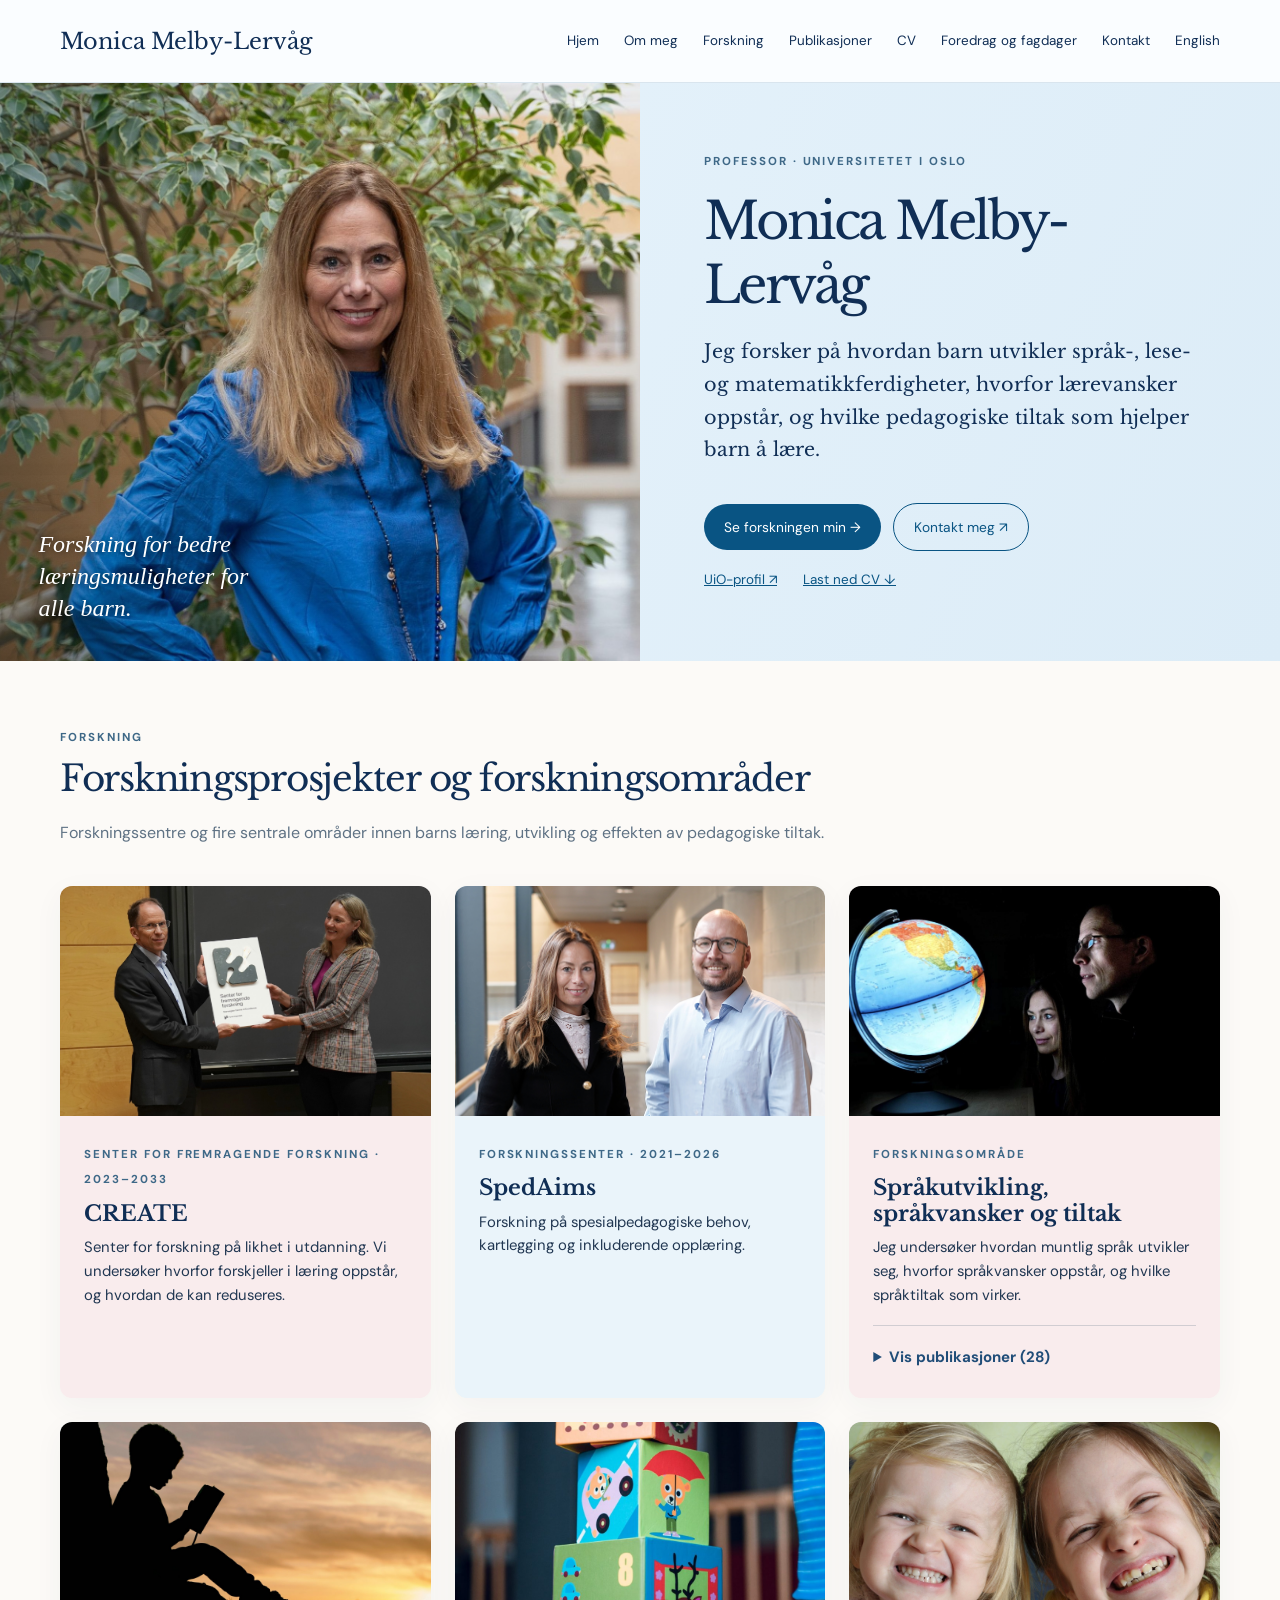
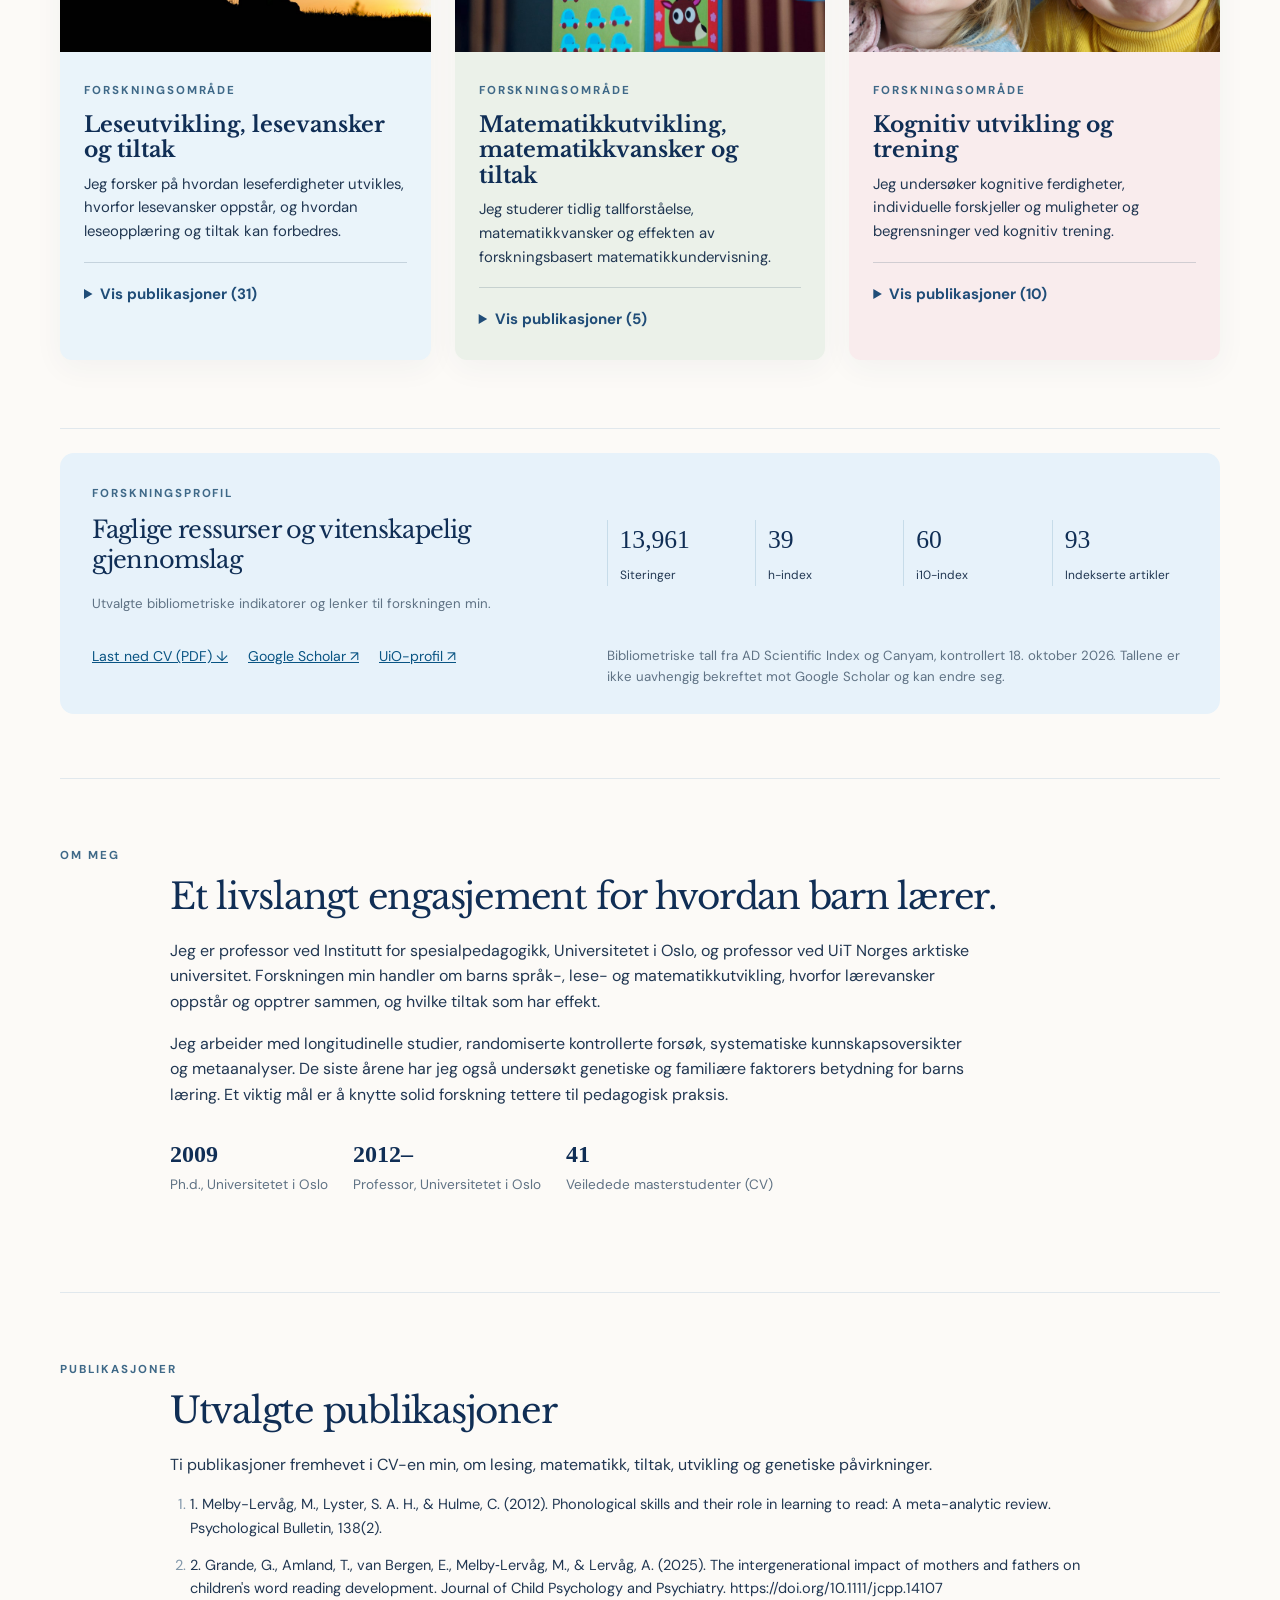
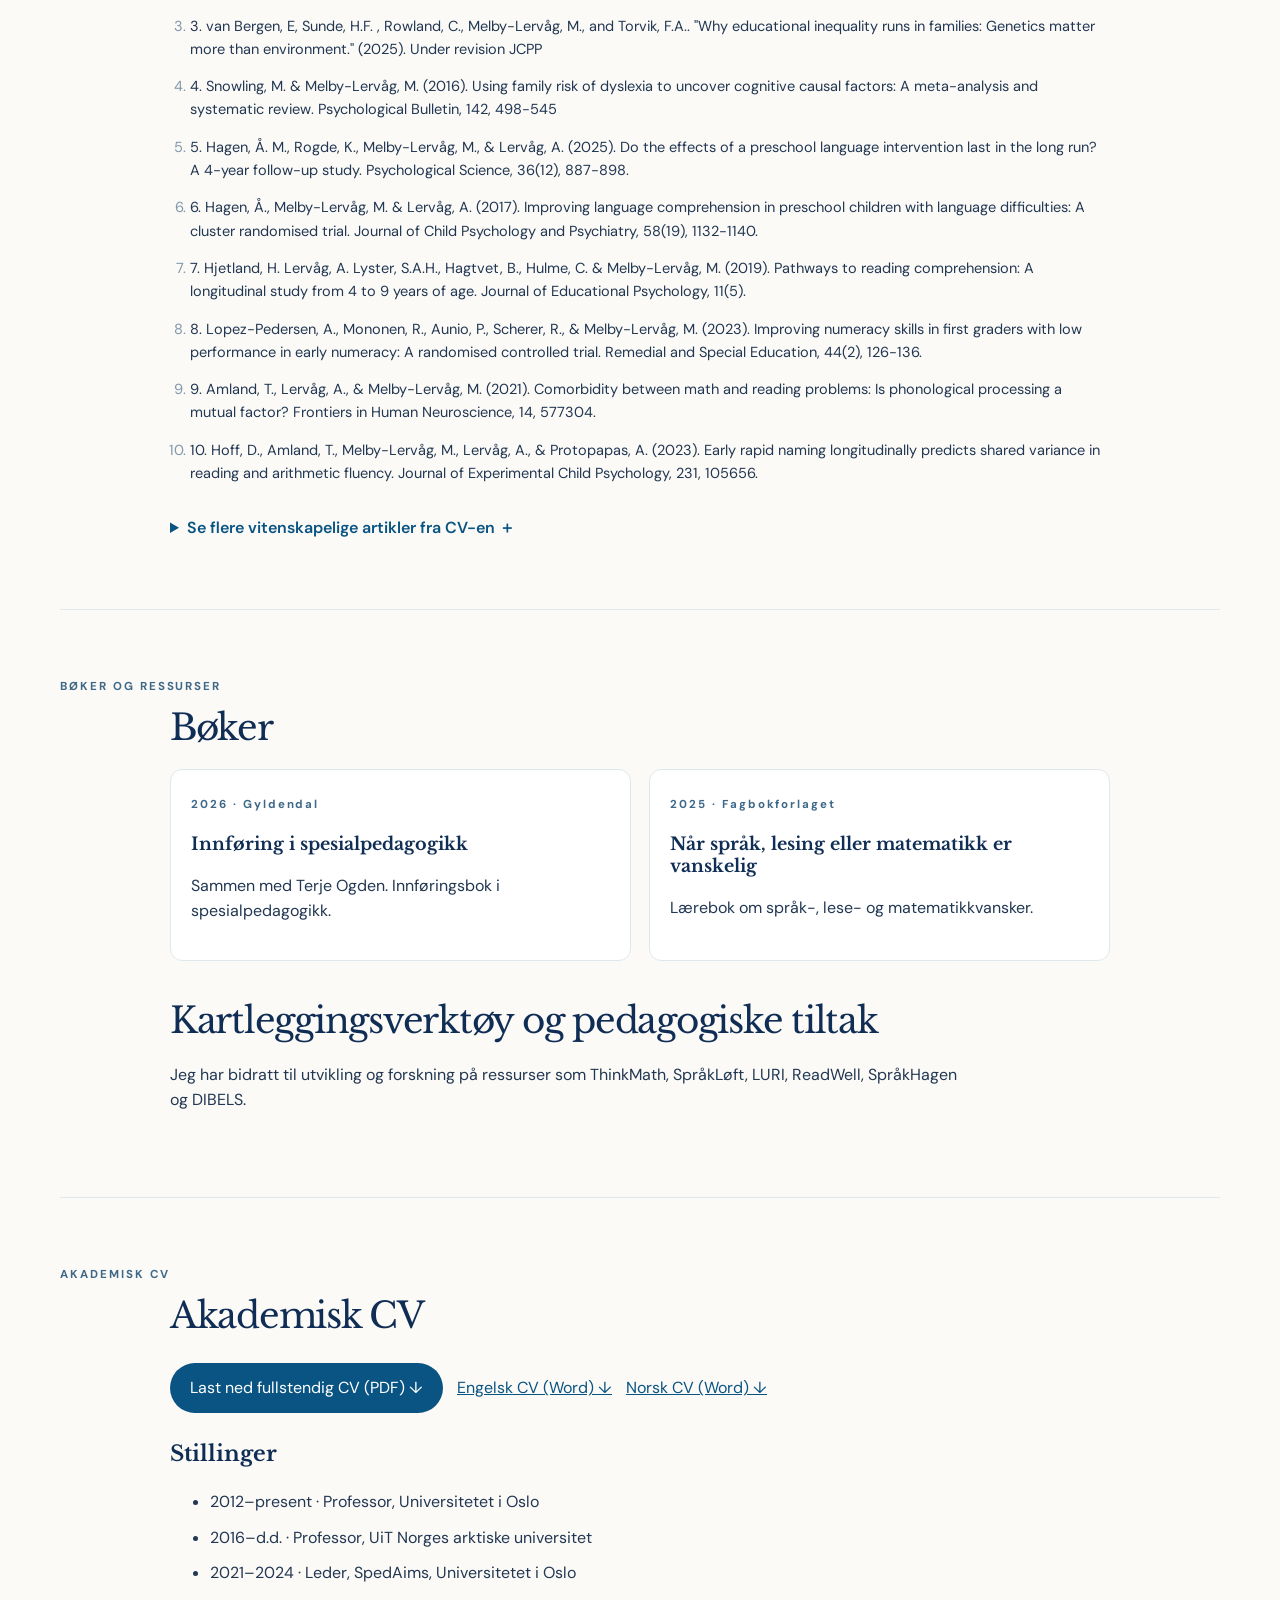
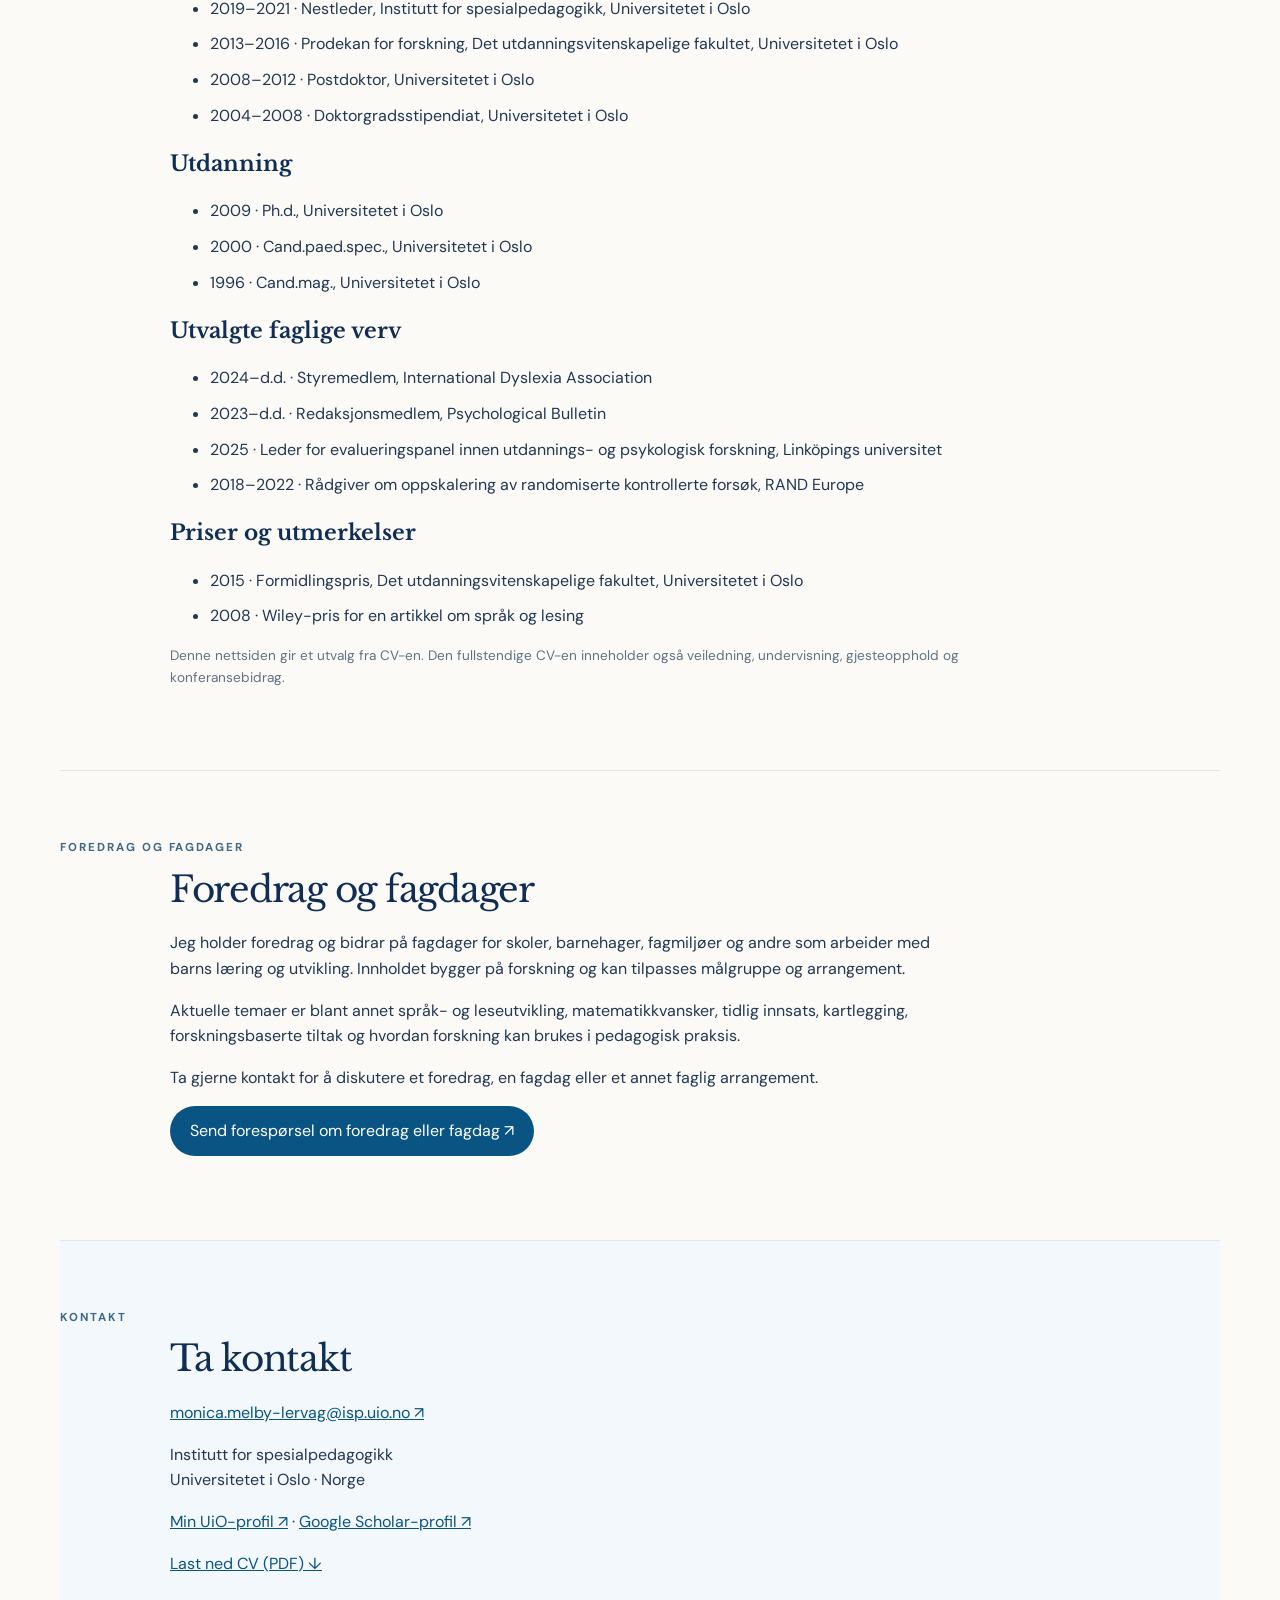
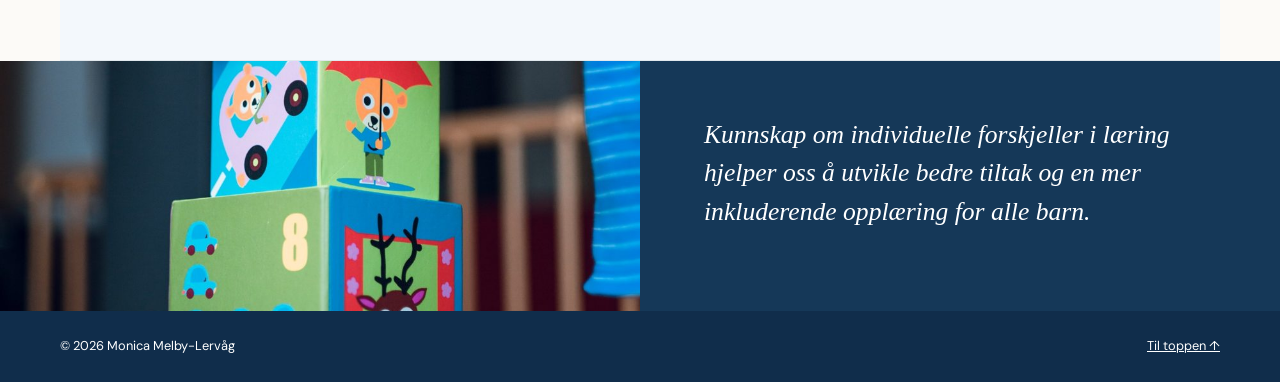
==== no.html @ 9dc87199 "Add Norwegian website, language switch, and lectures and professional development days" ====
<!DOCTYPE html>

<html lang="no"><head><meta charset="utf-8"/><meta content="width=device-width,initial-scale=1" name="viewport"/><meta content="Monica Melby-Lervåg — professor i spesialpedagogikk ved Universitetet i Oslo. Forskning på språk, lesing, matematikk, lærevansker og tiltak." name="description"/><title>Monica Melby-Lervåg | Professor, Universitetet i Oslo</title><link href="style.css" rel="stylesheet"/><link rel="alternate" hreflang="en" href="index.html"/></head><body><header class="top"><div class="shell nav"><a class="brand" href="#top">Monica Melby-Lervåg</a><nav aria-label="Hovedmeny"><a href="#home">Hjem</a><a href="#about">Om meg</a><a href="#research">Forskning</a><a href="#publications">Publikasjoner</a><a href="#cv">CV</a><a href="#foredrag">Foredrag og fagdager</a><a href="#contact">Kontakt</a><a class="lang-switch" href="index.html" lang="en" hreflang="en">English</a></nav></div></header><main id="top"><section class="hero" id="home"><div class="hero-photo"><div class="hero-photo-quote">Forskning for bedre læringsmuligheter for alle barn.</div></div><div class="hero-copy"><div class="eyebrow">PROFESSOR · UNIVERSITETET I OSLO</div><h1>Monica Melby-Lervåg</h1><p class="intro">Jeg forsker på hvordan barn utvikler språk-, lese- og matematikkferdigheter, hvorfor lærevansker oppstår, og hvilke pedagogiske tiltak som hjelper barn å lære.</p><div class="actions"><a class="primary" href="#research">Se forskningen min →</a><a class="secondary" href="mailto:monica.melby-lervag@isp.uio.no">Kontakt meg ↗</a></div><div class="hero-links"><a href="https://www.uv.uio.no/isp/english/people/aca/monima/index.html" rel="noopener" target="_blank">UiO-profil ↗</a><a download="" href="Monica_Melby-Lervag_CV.pdf">Last ned CV ↓</a></div></div></section><section class="section shell" id="research"><div class="section-label">FORSKNING</div><div class="research-top"><div><h2>Forskningsprosjekter og forskningsområder</h2><p>Forskningssentre og fire sentrale områder innen barns læring, utvikling og effekten av pedagogiske tiltak.</p></div></div><div class="featured-projects"><article class="feature-card rose"><img alt="CREATE centre of excellence award ceremony" loading="lazy" src="images/create-award.jpg"/><div class="feature-body"><span class="eyebrow">SENTER FOR FREMRAGENDE FORSKNING · 2023–2033</span><h3>CREATE</h3><p>Senter for forskning på likhet i utdanning. Vi undersøker hvorfor forskjeller i læring oppstår, og hvordan de kan reduseres.</p></div></article><article class="feature-card blue"><img alt="Monica Melby-Lervåg with a colleague at the University of Oslo" loading="lazy" src="images/spedaims-team.jpg"/><div class="feature-body"><span class="eyebrow">FORSKNINGSSENTER · 2021–2026</span><h3>SpedAims</h3><p>Forskning på spesialpedagogiske behov, kartlegging og inkluderende opplæring.</p></div></article><article class="feature-card rose"><img alt="Illustration for Språkutvikling, språkvansker og tiltak" loading="lazy" src="images/language.jpg"/><div class="feature-body"><span class="eyebrow">FORSKNINGSOMRÅDE</span><h3>Språkutvikling, språkvansker og tiltak</h3><p>Jeg undersøker hvordan muntlig språk utvikler seg, hvorfor språkvansker oppstår, og hvilke språktiltak som virker.</p><details class="area-publications"><summary>Vis publikasjoner (28)</summary><ol class="area-bibliography"><li>Dolean, D. D., Lervåg, A. O., &amp; Melby-Lervåg, M. (2026). The Effectiveness of a Language Comprehension Intervention on the Language, Reading, and Writing Skills of Socioeconomically Disadvantaged Students. Reading Research Quarterly, 61(3). <a href="https://doi.org/10.1002/rrq.70123" rel="noopener noreferrer" target="_blank">DOI / source ↗</a></li><li>Hagen, Å. M., Rogde, K., Lervåg, A., Melby-Lervåg, M., &amp; Norbury, C. (2026). Long-term prognosis of low language proficiency in children. The Cochrane library, 2026(6). <a href="https://doi.org/10.1002/14651858.cd015268.pub2" rel="noopener noreferrer" target="_blank">DOI / source ↗</a></li><li>Hagen, Å. M., Rogde, K., Melby-Lervåg, M., &amp; Lervåg, A. (2025). Do the Effects of a Preschool Language Intervention Last in the Long Run? A 4-Year Follow-Up Study. Psychological Science, 36(12), 887-898. <a href="https://doi.org/10.1177/09567976251392219" rel="noopener noreferrer" target="_blank">DOI / source ↗</a></li><li>Grande, G., Diamanti, V., Protopapas, A., Melby-Lervåg, M., &amp; Lervåg, A. (2024). The development of morphological awareness and vocabulary: What influences what? Applied Psycholinguistics. <a href="https://doi.org/10.1017/S0142716424000213" rel="noopener noreferrer" target="_blank">DOI / source ↗</a></li><li>Nag, S., Vagh, S. B., Dulay, K. M., Snowling, M., Donolato, E., &amp; Melby-Lervåg, M. (2024). Home Learning Environments and Children’s Language and Literacy Skills: A Meta-Analytic Review of Studies Conducted in Low- and Middle-Income Countries. Psychological bulletin, 150(2), 132-153. <a href="https://doi.org/10.1037/bul0000417" rel="noopener noreferrer" target="_blank">DOI / source ↗</a></li><li>Donolato, E., Toffalini, E., Rogde, K., Nordahl-Hansen, A., Lervåg, A., Norbury, C. F., &amp; Melby-Lervåg, M. (2023). Oral language interventions can improve language outcomes in children with neurodevelopmental disorders: A systematic review and meta-analysis. Campbell Systematic Reviews, 19(4), 1-48. <a href="https://doi.org/10.1002/cl2.1368" rel="noopener noreferrer" target="_blank">DOI / source ↗</a></li><li>Bratlie, S. S., Brinchmann, E. I., Melby-Lervåg, M., &amp; Torkildsen, J. V. K. (2022). Morphology—A Gateway to Advanced Language: Meta-Analysis of Morphological Knowledge in Language-Minority Children. Review of Educational Research. <a href="https://doi.org/10.3102/00346543211073186" rel="noopener noreferrer" target="_blank">DOI / source ↗</a></li><li>Donolato, E., Cardillo, R., Mammarella, I. C., &amp; Melby-Lervåg, M. (2021). Research Review: Language and specific learning disorders in children and their co-occurrence with internalizing and externalizing problems: a systematic review and meta-analysis. Journal of Child Psychology and Psychiatry, 63(5), 507-518. <a href="https://doi.org/10.1111/jcpp.13536" rel="noopener noreferrer" target="_blank">DOI / source ↗</a></li><li>Karlsen, J., Hjetland, H. N., Hagtvet, B. E., Braeken, J., &amp; Melby-Lervåg, M. (2021). The concurrent and longitudinal relationship between narrative skills and other language skills in children. First language. <a href="https://doi.org/10.1177/0142723721995688" rel="noopener noreferrer" target="_blank">DOI / source ↗</a></li><li>Rogde, K., Hagen, Å. M., Lervåg, A., &amp; Melby-Lervåg, M. (2021). Improvement in oral language interventions: Differences and relation between effects on treatment-inherent measures and effects on standardized tests. Nordic Journal of Literacy Research, 7(2), 1-18. <a href="https://doi.org/10.23865/njlr.v7.2814" rel="noopener noreferrer" target="_blank">DOI / source ↗</a></li><li>Helland, S. S., Røysamb, E., Brandlistuen, R. E., Melby-Lervåg, M., &amp; Gustavson, K. (2020). A Common Family Factor Underlying Language Difficulties and Internalizing Problems: Findings From a Population-Based Sibling Study. Journal of Learning Disabilities, 53(5), 399-409. <a href="https://doi.org/10.1177/0022219420911634" rel="noopener noreferrer" target="_blank">DOI / source ↗</a></li><li>Hulme, C., Snowling, M. J., West, G., Lervåg, A., &amp; Melby-Lervåg, M. (2020). Children’s Language Skills Can Be Improved: Lessons From Psychological Science for Educational Policy. Current Directions in Psychological Science, 29(4), 372-377. <a href="https://doi.org/10.1177/0963721420923684" rel="noopener noreferrer" target="_blank">DOI / source ↗</a></li><li>Melby-Lervåg, M., Hagen, Å. M., &amp; Lervåg, A. (2019). Disentangling the far transfer of language comprehension gains using latent mediation models. Developmental Science. <a href="https://doi.org/10.1111/desc.12929" rel="noopener noreferrer" target="_blank">DOI / source ↗</a></li><li>Nordahl-Hansen, A., Donolato, E., Lervåg, A., Norbury, C. F., &amp; Melby-Lervåg, M. (2019). PROTOCOL: Language interventions for improving oral language outcomes in children with neurodevelopmental disorders: A systematic review. Campbell Systematic Reviews, 15:e1062(4), 1-21. <a href="https://doi.org/10.1002/cl2.1062" rel="noopener noreferrer" target="_blank">DOI / source ↗</a></li><li>Rogde, K., Hagen, Å. M., Melby-Lervåg, M., &amp; Lervåg, A. (2019). The effect of linguistic comprehension instruction on generalized language and reading comprehension skills: A systematic review. Campbell Systematic Reviews, 15:e1059(4), 1-37. <a href="https://doi.org/10.1002/cl2.1059" rel="noopener noreferrer" target="_blank">DOI / source ↗</a></li><li>Rogde, K., Melby-Lervåg, M., &amp; Lervåg, A. (2016). Improving the linguistic comprehension skills of second-language learners in preschool: A randomized trial study. Journal of Research on Educational Effectiveness. <a href="https://doi.org/10.1080/19345747.2016.1171935" rel="noopener noreferrer" target="_blank">DOI / source ↗</a></li><li>Klem, M., Melby-Lervåg, M., Hagtvet, B. E., Lyster, S. H., Gustafsson, J., &amp; Hulme, C. (2015). Sentence repetition is a measure of children's language skills rather than working memory limitations. Developmental Science, 18(1), 146-154. <a href="https://doi.org/10.1111/desc.12202" rel="noopener noreferrer" target="_blank">DOI / source ↗</a></li><li>Hagen, Å. M. M., Melby-Lervåg, M., &amp; Lervåg, A. (2015). Barn som strever med språk og leseferdigheter: Hvilke tiltak virker? In Solem, C. (Ed.), Dysleksivennlig skole. Dysleksi Norge.</li><li>Hagen, Å. M. M., Melby-Lervåg, M., &amp; Lervåg, A. (2014). Barn som strever med språk og leseferdigheter: Hvilke tiltak virker? Norwegian tidsskrift for logopedi, 60(4), 6-13.</li><li>Lervåg, A. &amp; Melby-Lervåg, M. (2014). Utvikling av språk og leseferdigheter hos minoritetsspråklige. In Wittek, L. &amp; Stray, J. H. (Eds.), Pedagogikk - en grunnbok (pp. 437-453). Cappelen Damm Akademisk.</li><li>Melby-Lervåg, M. &amp; Lervåg, A. (2014). Språklig utvikling hos barn fra null til fem år. In Glaser, V., Størksen, I., &amp; Drugli, M. B. (Eds.), Utvikling, lek og læring i barnehagen. Forskning og praksis. Fagbokforlaget.</li><li>Melby-Lervåg, M. (2013). Preventing Literacy Failure in Children at Risk: Effects from a Preschool Intervention on Language and Literacy. A Comparative Study of Effects from an Oral Language Intervention on Native Norwegian Speaking Children and Bilingual Minority Children. In Johnsen, B. H. (Ed.), Research Project Preparation within Education and Special Needs Education. Introduction to Theory of Science, Project Planning and Research Plans (pp. 172-186). Cappelen Damm Akademisk.</li><li>Melby-Lervåg, M. &amp; Lervåg, A. (2012). Barnets språkutvikling. Spedbarnsboken, 140-140.</li><li>Melby-Lervåg, M., Lervåg, A., Lyster, S. H., Klem, M., Hagtvet, B. E., &amp; Hulme, C. (2012). Nonword repetition ability does not appear to be a causal influence on children’s vocabulary development. Psychological Science, 23(10), 1069-1098. <a href="https://doi.org/10.1177/0956797612443833" rel="noopener noreferrer" target="_blank">DOI / source ↗</a></li><li>Melby-Lervåg, M. (2011). Effekten av språkstimulering i førskolelader [i.e. førskolealder] på senere leseforståelse : hva kan forskning fortelle oss? Spesialpedagogikk, 76(2), 41-51.</li><li>Næss, K. B., Lyster, S. H., Hulme, C., &amp; Melby-Lervåg, M. (2011). Language and verbal short-term memory skills in children with Down syndrome: A meta-analytic review. Research in Developmental Disabilities, 32(6), 2225-2234. <a href="https://doi.org/10.1016/j.ridd.2011.05.014" rel="noopener noreferrer" target="_blank">DOI / source ↗</a></li><li>Melby-Lervåg, M. (2010). Kognitive markører for dysleksi og spesifikke språkvansker : utredning av dysleksi og spesifikke språkvansker: hvilke oppgaver er egnet som mulige kognitive markører? Skolepsykologi, 45(6), 37-56.</li><li>Melby-Lervåg, M. (2010). Nonordrepetisjon og setningsminne hos barn med spesifikke språkvansker: Hva karakteriserer deres ferdigheter og hvordan kan dette tolkes? Norwegian tidsskrift for logopedi, 56(1), 5-12.</li></ol></details></div></article><article class="feature-card blue"><img alt="Illustration for Leseutvikling, lesevansker og tiltak" loading="lazy" src="images/better-reading.jpg"/><div class="feature-body"><span class="eyebrow">FORSKNINGSOMRÅDE</span><h3>Leseutvikling, lesevansker og tiltak</h3><p>Jeg forsker på hvordan leseferdigheter utvikles, hvorfor lesevansker oppstår, og hvordan leseopplæring og tiltak kan forbedres.</p><details class="area-publications"><summary>Vis publikasjoner (31)</summary><ol class="area-bibliography"><li>Grande, G., Amland, T., Bergen, E. V., Melby-Lervåg, M., &amp; Lervåg, A. (2025). The intergenerational impact of mothers and fathers on children’s word reading development. Journal of Child Psychology and Psychiatry, 66(7), 946-955. <a href="https://doi.org/10.1111/jcpp.14107" rel="noopener noreferrer" target="_blank">DOI / source ↗</a></li><li>Walquist-Sørli, L., Melby-Lervåg, M., Friborg, O., &amp; Nergård-Nilssen, T. (2025). Speech sound skills, language comprehension, and early reading development in poor readers. Journal of Child Language. <a href="https://doi.org/10.1017/S0305000925100329" rel="noopener noreferrer" target="_blank">DOI / source ↗</a></li><li>Lyster, S. A. H., Melby-Lervåg, M., &amp; Hofslundsengen, H. C. (2025). Lese- og skrivevansker. In Befring, E. &amp; Næss, K. B. (Eds.), Spesialpedagogikk (pp. 379-410). Cappelen Damm Akademisk.</li><li>Diamanti, V., Grande, G. G., Protopapas, A., Melby-Lervåg, M., &amp; Lervåg, A. (2024). Preschool Morphological Awareness and Developmental Change in Early Reading Ability. Scientific Studies of Reading. <a href="https://doi.org/10.1080/10888438.2024.2370843" rel="noopener noreferrer" target="_blank">DOI / source ↗</a></li><li>Sørli, L. W., Caglar-Ryeng, Ø., Furnes, B. R., Nilssen, T. N., Donolato, E., &amp; Melby-Lervåg, M. (2024). Are Speech Sound Difficulties Risk Factors for Difficulties in Language and Reading Skills? A Systematic Review and Meta-Analysis. Journal of Speech, Language and Hearing Research, 68(1), 164-177. <a href="https://doi.org/10.1044/2024_JSLHR-24-00170" rel="noopener noreferrer" target="_blank">DOI / source ↗</a></li><li>Gunnerud, H. L., Foldnes, N., &amp; Melby-Lervåg, M. (2022). Levels of skills and predictive patterns of reading comprehension in bilingual children with an early age of acquisition. Reading and writing. <a href="https://doi.org/10.1007/s11145-022-10286-2" rel="noopener noreferrer" target="_blank">DOI / source ↗</a></li><li>Lervåg, A. &amp; Melby-Lervåg, M. (2022). Early prediction of learning outcomes in reading. In Skeide, M. A. (Ed.), he Cambridge Handbook of Dyslexia and Dyscalculia (Cambridge Handbooks in Psychology) (pp. 305-317). Cambridge University Press. <a href="https://doi.org/10.1017/9781108973595.024" rel="noopener noreferrer" target="_blank">DOI / source ↗</a></li><li>Lervåg, A. &amp; Melby-Lervåg, M. (2022). Modeling the Development of Reading Comprehension. In Snowling, M. J., Hulme, C., &amp; Nation, K. (Eds.), The Science of Reading: A Handbook (Wiley Blackwell Handbooks of Developmental Psychology) 2nd Edition (pp. 280-297). Wiley-Blackwell.</li><li>Dolean, D., Lervåg, A., Visu-Petra, L., &amp; Melby-Lervåg, M. (2021). Language skills, and not executive functions, predict the development of reading comprehension of early readers: evidence from an orthographically transparent language. Reading and writing. <a href="https://doi.org/10.1007/s11145-020-10107-4" rel="noopener noreferrer" target="_blank">DOI / source ↗</a></li><li>Thurmann-Moe, A. C., Melby-Lervåg, M., &amp; Lervåg, A. (2021). Effects of Articulatory Consciousness Training in First Graders with a Reading Delay: A Randomised Control Trial. Scandinavian Journal of Educational Research, 1-18. <a href="https://doi.org/10.1080/00313831.2020.1869823" rel="noopener noreferrer" target="_blank">DOI / source ↗</a></li><li>Thurmann-Moe, A. C., Melby-Lervåg, M., &amp; Lervåg, A. (2021). The impact of articulatory consciousness training on reading and spelling literacy in students with severe dyslexia: an experimental single case study. Annals of Dyslexia. <a href="https://doi.org/10.1007/s11881-021-00225-1" rel="noopener noreferrer" target="_blank">DOI / source ↗</a></li><li>Hjetland, H. N., Brinchmann, E. I., Scherer, R., Hulme, C., &amp; Melby-Lervåg, M. (2020). Preschool pathways to reading comprehension: A systematic meta-analytic review. Educational Research Review, 30:100323, 1-23. <a href="https://doi.org/10.1016/j.edurev.2020.100323" rel="noopener noreferrer" target="_blank">DOI / source ↗</a></li><li>Lervåg, A., Dolean, D., Tincas, I., &amp; Melby-Lervåg, M. (2019). Socioeconomic background, nonverbal IQ and school absence affects the development of vocabulary and reading comprehension in children living in severe poverty. Developmental Science, 22(5). <a href="https://doi.org/10.1111/desc.12858" rel="noopener noreferrer" target="_blank">DOI / source ↗</a></li><li>Dolean, D., Melby-Lervåg, M., Tincas, I., Damsa, C. I., &amp; Lervåg, A. (2019). Achievement gap: Socioeconomic status affects reading development beyond language and cognition in children facing poverty. Learning and Instruction, 63. <a href="https://doi.org/10.1016/j.learninstruc.2019.101218" rel="noopener noreferrer" target="_blank">DOI / source ↗</a></li><li>Hjetland, H. N., Lervåg, A., Lyster, S. H., Hagtvet, B. E., Hulme, C., &amp; Melby-Lervåg, M. (2019). Pathways to Reading Comprehension: A Longitudinal Study From 4 to 9 Years of Age. Journal of Educational Psychology, 111(5), 751-763. <a href="https://doi.org/10.1037/edu0000321" rel="noopener noreferrer" target="_blank">DOI / source ↗</a></li><li>Lyster, S. H., Melby-Lervåg, M., &amp; Hofslundsengen, H. C. (2019). Lese- og skrivevansker. In Befring, E., Næss, K. B., &amp; Tangen, R. S. (Eds.), Spesialpedagogikk (pp. 338-364). Cappelen Damm Akademisk.</li><li>Lervåg, A., Hulme, C., &amp; Melby-Lervåg, M. (2018). Unpicking the Developmental Relationship Between Oral Language Skills and Reading Comprehension: It's Simple, But Complex. Child Development, 89(5), 1821-1838. <a href="https://doi.org/10.1111/cdev.12861" rel="noopener noreferrer" target="_blank">DOI / source ↗</a></li><li>Hjetland, H. N., Brinchmann, E. I., Scherer, R., &amp; Melby-Lervåg, M. (2017). Preschool predictors of later reading comprehension ability: a systematic review. Campbell Systematic Reviews, 14. <a href="https://doi.org/10.4073/csr.2017.14" rel="noopener noreferrer" target="_blank">DOI / source ↗</a></li><li>Snowling, M. J. &amp; Melby-Lervåg, M. (2016). Oral language deficits in familial dyslexia: A meta-analysis and review. Psychological bulletin, 142(5), 498-545. <a href="https://doi.org/10.1037/bul0000037" rel="noopener noreferrer" target="_blank">DOI / source ↗</a></li><li>Hjetland, H. N., Brinchmann, E. I., Lyster, S. H., Hagtvet, B. E., &amp; Melby-Lervåg, M. (2015). PROTOCOL: Preschool Predictors of Later Reading Comprehension Ability: A Systematic Review. Campbell Systematic Reviews, 11(1), 1-40. <a href="https://doi.org/10.1002/CL2.139" rel="noopener noreferrer" target="_blank">DOI / source ↗</a></li><li>Melby-Lervåg, M. &amp; Lervåg, A. (2014). Effects of educational interventions targeting reading comprehension and underlying components. Child Development Perspectives (CDP), 8(2), 96-100. <a href="https://doi.org/10.1111/cdep.12068" rel="noopener noreferrer" target="_blank">DOI / source ↗</a></li><li>Melby-Lervåg, M. &amp; Lervåg, A. (2014). Reading Comprehension and its Underlying Components in Second Language Learners: A Meta-analysis of Studies Comparing First and Second Language Learners. Psychological bulletin, 140(2), 409-433. <a href="https://doi.org/10.1037/a0033890" rel="noopener noreferrer" target="_blank">DOI / source ↗</a></li><li>Melby-Lervåg, M. (2012). Arv, miljø og dysleksi : metoder, hovedfunn og implikasjoner for praksis. Spesialpedagogikk, 77(2), 43-55.</li><li>Melby-Lervåg, M. &amp; Lervåg, A. O. (2012). Oral language skills moderate nonword repetition skills in children with dyslexia: A meta-analysis of the role of nonword repetition skills in dyslexia. Scientific Studies of Reading, 16(1), 1-34. <a href="https://doi.org/10.1080/10888438.2010.537715" rel="noopener noreferrer" target="_blank">DOI / source ↗</a></li><li>Melby-Lervåg, M., Lyster, S. H., &amp; Hulme, C. (2012). Phonological Skills and Their Role in Learning to Read: A Meta-Analytic Review. Psychological bulletin, 138(2), 322-352. <a href="https://doi.org/10.1037/a0026744" rel="noopener noreferrer" target="_blank">DOI / source ↗</a></li><li>Næss, K. B., Melby-Lervåg, M., Hulme, C., &amp; Lyster, S. H. (2012). Reading skills in children with Down syndrome: A meta-analytic review. Research in Developmental Disabilities, 33(2), 737-747. <a href="https://doi.org/10.1016/j.ridd.2011.09.019" rel="noopener noreferrer" target="_blank">DOI / source ↗</a></li><li>Melby-Lervåg, M. &amp; Lervåg, A. O. (2011). Cross-linguistic transfer of oral language, decoding, phonological awareness, and reading comprehension: A meta-analysis of the correlational evidence. Journal of Research in Reading, 34(1), 114-135. <a href="https://doi.org/10.1111/j.1467-9817.2010.01477.x" rel="noopener noreferrer" target="_blank">DOI / source ↗</a></li><li>Melby-Lervåg, M. &amp; Lervåg, A. O. (2011). Hvilken betydning har morsmålsferdigheter for utviklingen av leseforståelse og dets underliggende komponenter på andrespråket? Norwegian pedagogisk tidsskrift, 95(5), 330-341.</li><li>Melby-Lervåg, M. (2011). The Relative Predictive Contribution and Causal Role of Phoneme Awareness, Rhyme Awareness and Verbal Short-Term Memory in Reading Skills: A Review. Scandinavian Journal of Educational Research, 56(4), 363-380. <a href="https://doi.org/10.1080/00313831.2011.594611" rel="noopener noreferrer" target="_blank">DOI / source ↗</a></li><li>Hagtvet, B. E., Lyster, S. H., Melby-Lervåg, M., Næss, K. B., Hjetland, H. N., Engevik, L. I., Hølland, S., Karlsen, J., Klem, M., &amp; Kruse, J. (2011). Ordforråd i førskolealder og senere leseferdigheter - En metaanalytisk tilnærming. Spesialpedagogikk(1).</li><li>Lervåg, A. O. &amp; Melby-Lervåg, M. (2009). Muntlig språk, ordavkoding og leseforståelse hos tospråklige: En sammenfatning av empiriske studier. Norwegian pedagogisk tidsskrift, 93(4), 264-279.</li></ol></details></div></article><article class="feature-card sage"><img alt="Illustration for Matematikkutvikling, matematikkvansker og tiltak" loading="lazy" src="images/literacy-numeracy.jpg"/><div class="feature-body"><span class="eyebrow">FORSKNINGSOMRÅDE</span><h3>Matematikkutvikling, matematikkvansker og tiltak</h3><p>Jeg studerer tidlig tallforståelse, matematikkvansker og effekten av forskningsbasert matematikkundervisning.</p><details class="area-publications"><summary>Vis publikasjoner (5)</summary><ol class="area-bibliography"><li>Høgetveit, A. M., Canrinus, E. T., Donolato, E., &amp; Melby‐Lervåg, M. (2026). Research Review: Mathematical skills in children with developmental language disorder – a systematic review and meta‐analysis. Journal of Child Psychology and Psychiatry. <a href="https://doi.org/10.1111/jcpp.70138" rel="noopener noreferrer" target="_blank">DOI / source ↗</a></li><li>Wahl, H. N., Donolato, E., Melby-Lervåg, M., &amp; Lervåg, A. (2025). The psychometric properties of two math anxiety scales in a sample of Norwegian primary school children. Scandinavian Journal of Educational Research, 70(1), 147-163. <a href="https://doi.org/10.1080/00313831.2025.2459906" rel="noopener noreferrer" target="_blank">DOI / source ↗</a></li><li>Amland, T., Grande, G., Scherer, R., Lervåg, A., &amp; Melby-Lervåg, M. (2024). Cognitive Factors Underlying Mathematical Skills: A Systematic Review and Meta-Analysis. Psychological bulletin. <a href="https://doi.org/10.1037/bul0000457" rel="noopener noreferrer" target="_blank">DOI / source ↗</a></li><li>Hoff, D. A., Amland, T., Melby-Lervåg, M., Lervåg, A., &amp; Protopapas, A. (2023). Early rapid naming longitudinally predicts shared variance in reading and arithmetic fluency. Journal of Experimental Child Psychology, 231. <a href="https://doi.org/10.1016/j.jecp.2023.105656" rel="noopener noreferrer" target="_blank">DOI / source ↗</a></li><li>Amland, T., Lervåg, A., &amp; Melby-Lervåg, M. (2021). Comorbidity Between Math and Reading Problems: Is Phonological Processing a Mutual Factor? Frontiers in Human Neuroscience, 14. <a href="https://doi.org/10.3389/fnhum.2020.577304" rel="noopener noreferrer" target="_blank">DOI / source ↗</a></li></ol></details></div></article><article class="feature-card rose"><img alt="Illustration for Kognitiv utvikling og trening" loading="lazy" src="images/research.jpg"/><div class="feature-body"><span class="eyebrow">FORSKNINGSOMRÅDE</span><h3>Kognitiv utvikling og trening</h3><p>Jeg undersøker kognitive ferdigheter, individuelle forskjeller og muligheter og begrensninger ved kognitiv trening.</p><details class="area-publications"><summary>Vis publikasjoner (10)</summary><ol class="area-bibliography"><li>West, G., Melby-Lervåg, M., &amp; Hulme, C. (2021). Is a procedural learning deficit a causal risk factor for developmental language disorder or dyslexia? A meta-analytic review. Developmental Science, 57(5), 749-770. <a href="https://doi.org/10.1037/dev0001172" rel="noopener noreferrer" target="_blank">DOI / source ↗</a></li><li>Gunnerud, H. L., Braak, D. T., Reikerås, E. K. L., Donolato, E., &amp; Melby-Lervåg, M. (2020). Is bilingualism related to a cognitive advantage in children? A systematic review and meta-analysis. Psychological bulletin, 146(12), 1059-1083. <a href="https://doi.org/10.1037/bul0000301" rel="noopener noreferrer" target="_blank">DOI / source ↗</a></li><li>Melby-Lervåg, M. &amp; Hulme, C. (2016). There is no convincing evidence that working memory training is effective: A reply to Au et al. (2014) and Karbach and Verhaeghen (2014). Psychonomic Bulletin &amp; Review, 23(1), 324-330. <a href="https://doi.org/10.3758/s13423-015-0862-z" rel="noopener noreferrer" target="_blank">DOI / source ↗</a></li><li>Melby-Lervåg, M., Redick, T. S., &amp; Hulme, C. (2016). Working Memory Training Does Not Improve Performance on Measures of Intelligence or Other Measures of “Far Transfer”: Evidence From a Meta-Analytic Review. Perspectives on Psychological Science, 11(4), 512-534. <a href="https://doi.org/10.1177/1745691616635612" rel="noopener noreferrer" target="_blank">DOI / source ↗</a></li><li>Redick, T. S., Shipstead, Z., Wiemers, E. A., Melby-Lervåg, M., &amp; Hulme, C. (2015). What’s Working in Working Memory Training? An Educational Perspective. Educational Psychology Review. <a href="https://doi.org/10.1007/s10648-015-9314-6" rel="noopener noreferrer" target="_blank">DOI / source ↗</a></li><li>Melby-Lervåg, M. &amp; Hulme, C. (2013). Is Working Memory Training Effective? A Meta-Analytic Review. Developmental Psychology, 49(2), 270-291. <a href="https://doi.org/10.1037/a0028228" rel="noopener noreferrer" target="_blank">DOI / source ↗</a></li><li>Melby-Lervåg, M. &amp; Hulme, C. (2012). Current Evidence Does not Support the Claims made for CogMed working Memory Training. Journal of Applied Research in Memory and Cognition, 1(3), 197-197. <a href="https://doi.org/10.1016/j.jarmac.2012.06.006" rel="noopener noreferrer" target="_blank">DOI / source ↗</a></li><li>Melby-Lervåg, M. (2010). Kan arbeidsminnetrening hjelpe barn med språkrelaterte vansker? : en vurdering av teoretisk og empirisk grunnlag for arbeidsminnetrening. Norwegian tidsskrift for logopedi, 56(4), 24-32.</li><li>Melby-Lervåg, M. &amp; Hulme, C. (2010). Serial and Free Recall in children can be improved by training: Evidence for the importance of phonological and semantic representations in immediate memory tasks. Psychological Science, 21(11), 1694-1700. <a href="https://doi.org/10.1177/0956797610385355" rel="noopener noreferrer" target="_blank">DOI / source ↗</a></li><li>Melby-Lervåg, M. (2009). Phonological representations, verbal short-term memory and reading skills [Doctoral dissertation, monography]. University of Oslo.</li></ol></details></div></article></div></section><section class="section shell impact-section" id="impact"><div class="impact-banner"><div class="impact-intro"><span class="eyebrow">FORSKNINGSPROFIL</span><h2>Faglige ressurser og vitenskapelig gjennomslag</h2><p>Utvalgte bibliometriske indikatorer og lenker til forskningen min.</p></div><div class="impact-compact"><div><strong>13,961</strong><span>Siteringer</span></div><div><strong>39</strong><span>h-index</span></div><div><strong>60</strong><span>i10-index</span></div><div><strong>93</strong><span>Indekserte artikler</span></div></div><div class="resource-links"><a download="" href="Monica_Melby-Lervag_CV.pdf">Last ned CV (PDF) ↓</a><a href="https://scholar.google.com/citations?user=DhjXRt4AAAAJ&amp;hl=en" rel="noopener" target="_blank">Google Scholar ↗</a><a href="https://www.uv.uio.no/isp/english/people/aca/monima/index.html" rel="noopener" target="_blank">UiO-profil ↗</a></div><p class="impact-source">Bibliometriske tall fra AD Scientific Index og Canyam, kontrollert 18. oktober 2026. Tallene er ikke uavhengig bekreftet mot Google Scholar og kan endre seg.</p></div></section><section class="section shell" id="about"><div class="section-label">OM MEG</div><div class="section-body"><h2>Et livslangt engasjement for hvordan barn lærer.</h2><p>Jeg er professor ved Institutt for spesialpedagogikk, Universitetet i Oslo, og professor ved UiT Norges arktiske universitet. Forskningen min handler om barns språk-, lese- og matematikkutvikling, hvorfor lærevansker oppstår og opptrer sammen, og hvilke tiltak som har effekt.</p><p>Jeg arbeider med longitudinelle studier, randomiserte kontrollerte forsøk, systematiske kunnskapsoversikter og metaanalyser. De siste årene har jeg også undersøkt genetiske og familiære faktorers betydning for barns læring. Et viktig mål er å knytte solid forskning tettere til pedagogisk praksis.</p><div class="stats"><div><b>2009</b><span>Ph.d., Universitetet i Oslo</span></div><div><b>2012–</b><span>Professor, Universitetet i Oslo</span></div><div><b>41</b><span>Veiledede masterstudenter (CV)</span></div></div></div></section><section class="section shell" id="publications"><div class="section-label">PUBLIKASJONER</div><div class="section-body"><h2>Utvalgte publikasjoner</h2><p>Ti publikasjoner fremhevet i CV-en min, om lesing, matematikk, tiltak, utvikling og genetiske påvirkninger.</p><ol class="bibliography"><li>1. Melby-Lervåg, M., Lyster, S. A. H., &amp; Hulme, C. (2012). Phonological skills and their role in learning to read: A meta-analytic review. Psychological Bulletin, 138(2).</li><li>2. Grande, G., Amland, T., van Bergen, E., Melby‐Lervåg, M., &amp; Lervåg, A. (2025). The intergenerational impact of mothers and fathers on children's word reading development. Journal of Child Psychology and Psychiatry. https://doi.org/10.1111/jcpp.14107</li><li>3. van Bergen, E, Sunde, H.F. ,  Rowland, C.,  Melby-Lervåg, M., and Torvik, F.A.. "Why educational inequality runs in families: Genetics matter more than environment." (2025). Under revision JCPP</li><li>4. Snowling, M. &amp; Melby-Lervåg, M. (2016). Using family risk of dyslexia to uncover cognitive causal factors: A meta-analysis and systematic review. Psychological Bulletin, 142, 498-545</li><li>5. Hagen, Å. M., Rogde, K., Melby-Lervåg, M., &amp; Lervåg, A. (2025). Do the effects of a preschool language intervention last in the long run? A 4-year follow-up study. Psychological Science, 36(12), 887-898.</li><li>6. Hagen, Å., Melby-Lervåg, M. &amp; Lervåg, A. (2017). Improving language comprehension in preschool children with language difficulties: A cluster randomised trial. Journal of Child Psychology and Psychiatry, 58(19), 1132-1140.</li><li>7. Hjetland, H. Lervåg, A. Lyster, S.A.H., Hagtvet, B., Hulme, C. &amp; Melby-Lervåg, M. (2019). Pathways to reading comprehension: A longitudinal study from 4 to 9 years of age. Journal of Educational Psychology, 11(5).</li><li>8. Lopez-Pedersen, A., Mononen, R., Aunio, P., Scherer, R., &amp; Melby-Lervåg, M. (2023). Improving numeracy skills in first graders with low performance in early numeracy: A randomised controlled trial. Remedial and Special Education, 44(2), 126-136.</li><li>9. Amland, T., Lervåg, A., &amp; Melby-Lervåg, M. (2021). Comorbidity between math and reading problems: Is phonological processing a mutual factor? Frontiers in Human Neuroscience, 14, 577304.</li><li>10. Hoff, D., Amland, T., Melby-Lervåg, M., Lervåg, A., &amp; Protopapas, A. (2023). Early rapid naming longitudinally predicts shared variance in reading and arithmetic fluency. Journal of Experimental Child Psychology, 231, 105656.</li></ol><details><summary>Se flere vitenskapelige artikler fra CV-en <span>＋</span></summary><ol class="bibliography additional"><li>Amland, T., Lervåg, A., &amp; Melby-Lervåg, M. (2021). Comorbidity Between Math and Reading Problems: Is Phonological Processing a Mutual Factor? Frontiers in Human Neuroscience, 14. https://doi.org/10.3389/fnhum.2020.577304</li><li>Amland, T., Grande, G., Scherer, R., Lervåg, A., &amp; Melby-Lervåg, M. (2024). Cognitive Factors Underlying Mathematical Skills: A Systematic Review and Meta-Analysis. Psychological bulletin. https://doi.org/10.1037/bul0000457</li><li>Arnesen, A., Braeken, J., Ogden, T., &amp; Melby-Lervåg, M. (2018). Assessing Children’s Social Functioning and Reading Proficiency: A Systematic Review of the Quality of Educational Assessment Instruments Used in Norwegian Elementary Schools. Scandinavian Journal of Educational Research, 1-26. https://doi.org/10.1080/00313831.2017.1420685</li><li>Arnesen, A., Smolkowski, K., Ogden, T., &amp; Melby-Lervåg, M. (2018). Validation of the Elementary Social Behaviour Assessment: Teacher Ratings of Students' Social Skills Adapted to Norwegian, Grades 1-6. Emotional and Behavioural Difficulties, 23(1), 39-54. https://doi.org/10.1080/13632752.2017.1316473</li><li>Bratlie, S. S., Brinchmann, E. I., Melby-Lervåg, M., &amp; Torkildsen, J. V. K. (2022). Morphology—A Gateway to Advanced Language: Meta-Analysis of Morphological Knowledge in Language-Minority Children. Review of Educational Research. https://doi.org/10.3102/00346543211073186</li><li>Diamanti, V., Grande, G. G., Protopapas, A., Melby-Lervåg, M., &amp; Lervåg, A. (2024). Preschool Morphological Awareness and Developmental Change in Early Reading Ability. Scientific Studies of Reading. https://doi.org/10.1080/10888438.2024.2370843</li><li>Dolean, D., Melby-Lervåg, M., Tincas, I., Damsa, C. I., &amp; Lervåg, A. (2019). Achievement gap: Socioeconomic status affects reading development beyond language and cognition in children facing poverty. Learning and Instruction, 63. https://doi.org/10.1016/j.learninstruc.2019.101218</li><li>Dolean, D., Lervåg, A., Visu-Petra, L., &amp; Melby-Lervåg, M. (2021). Language skills, and not executive functions, predict the development of reading comprehension of early readers: evidence from an orthographically transparent language. Reading and writing. https://doi.org/10.1007/s11145-020-10107-4</li><li>Dolean, D. D., Lervåg, A. O., &amp; Melby-Lervåg, M. (2026). The Effectiveness of a Language Comprehension Intervention on the Language, Reading, and Writing Skills of Socioeconomically Disadvantaged Students. Reading Research Quarterly, 61(3). https://doi.org/10.1002/rrq.70123</li><li>Donolato, E., Cardillo, R., Mammarella, I. C., &amp; Melby-Lervåg, M. (2021). Research Review: Language and specific learning disorders in children and their co-occurrence with internalizing and externalizing problems: a systematic review and meta-analysis. Journal of Child Psychology and Psychiatry, 63(5), 507-518. https://doi.org/10.1111/jcpp.13536</li><li>Donolato, E., Toffalini, E., Rogde, K., Nordahl-Hansen, A., Lervåg, A., Norbury, C. F., &amp; Melby-Lervåg, M. (2023). Oral language interventions can improve language outcomes in children with neurodevelopmental disorders: A systematic review and meta-analysis. Campbell Systematic Reviews, 19(4), 1-48. https://doi.org/10.1002/cl2.1368</li><li>Grande, G., Diamanti, V., Protopapas, A., Melby-Lervåg, M., &amp; Lervåg, A. (2024). The development of morphological awareness and vocabulary: What influences what? Applied Psycholinguistics. https://doi.org/10.1017/S0142716424000213</li><li>Grande, G., Amland, T., Bergen, E. V., Melby-Lervåg, M., &amp; Lervåg, A. (2025). The intergenerational impact of mothers and fathers on children’s word reading development. Journal of Child Psychology and Psychiatry, 66(7), 946-955. https://doi.org/10.1111/jcpp.14107</li><li>Gunnerud, H. L., Braak, D. T., Reikerås, E. K. L., Donolato, E., &amp; Melby-Lervåg, M. (2020). Is bilingualism related to a cognitive advantage in children? A systematic review and meta-analysis. Psychological bulletin, 146(12), 1059-1083. https://doi.org/10.1037/bul0000301</li><li>Gunnerud, H. L., Foldnes, N., &amp; Melby-Lervåg, M. (2022). Levels of skills and predictive patterns of reading comprehension in bilingual children with an early age of acquisition. Reading and writing. https://doi.org/10.1007/s11145-022-10286-2</li><li>Hagen, Å. M., Rogde, K., Lervåg, A., Melby-Lervåg, M., &amp; Norbury, C. (2023). Long-term prognosis of low language proficiency in children. Cochrane Database of Systematic Reviews, 2023(1). https://doi.org/10.1002/14651858.CD015268</li><li>Hagen, Å. M., Rogde, K., Melby-Lervåg, M., &amp; Lervåg, A. (2025). Do the Effects of a Preschool Language Intervention Last in the Long Run? A 4-Year Follow-Up Study. Psychological Science, 36(12), 887-898. https://doi.org/10.1177/09567976251392219</li><li>Hagen, Å. M., Rogde, K., Lervåg, A., Melby-Lervåg, M., &amp; Norbury, C. (2026). Long-term prognosis of low language proficiency in children. The Cochrane library, 2026(6). https://doi.org/10.1002/14651858.cd015268.pub2</li><li>Hagen, Å. M., Rogde, K., Lervåg, A., Melby-Lervåg, M., &amp; Norbury, C. (2026). Long‐term prognosis of low language proficiency in children - Hagen, ÅM - 2026 | Cochrane Library. The Cochrane library. https://doi.org/10.1002/14651858.CD015268.pub2</li><li>Helland, S. S., Røysamb, E., Brandlistuen, R. E., Melby-Lervåg, M., &amp; Gustavson, K. (2020). A Common Family Factor Underlying Language Difficulties and Internalizing Problems: Findings From a Population-Based Sibling Study. Journal of Learning Disabilities, 53(5), 399-409. https://doi.org/10.1177/0022219420911634</li><li>Hjetland, H. N., Brinchmann, E. I., Lyster, S. H., Hagtvet, B. E., &amp; Melby-Lervåg, M. (2015). PROTOCOL: Preschool Predictors of Later Reading Comprehension Ability: A Systematic Review. Campbell Systematic Reviews, 11(1), 1-40. https://doi.org/10.1002/CL2.139</li><li>Hjetland, H. N., Brinchmann, E. I., Scherer, R., &amp; Melby-Lervåg, M. (2017). Preschool predictors of later reading comprehension ability: a systematic review. Campbell Systematic Reviews, 14. https://doi.org/10.4073/csr.2017.14</li><li>Hjetland, H. N., Lervåg, A., Lyster, S. H., Hagtvet, B. E., Hulme, C., &amp; Melby-Lervåg, M. (2019). Pathways to Reading Comprehension: A Longitudinal Study From 4 to 9 Years of Age. Journal of Educational Psychology, 111(5), 751-763. https://doi.org/10.1037/edu0000321</li><li>Hjetland, H. N., Brinchmann, E. I., Scherer, R., Hulme, C., &amp; Melby-Lervåg, M. (2020). Preschool pathways to reading comprehension: A systematic meta-analytic review. Educational Research Review, 30:100323, 1-23. https://doi.org/10.1016/j.edurev.2020.100323</li><li>Hoff, D. A., Amland, T., Melby-Lervåg, M., Lervåg, A., &amp; Protopapas, A. (2023). Early rapid naming longitudinally predicts shared variance in reading and arithmetic fluency. Journal of Experimental Child Psychology, 231. https://doi.org/10.1016/j.jecp.2023.105656</li><li>Hulme, C., Snowling, M. J., West, G., Lervåg, A., &amp; Melby-Lervåg, M. (2020). Children’s Language Skills Can Be Improved: Lessons From Psychological Science for Educational Policy. Current Directions in Psychological Science, 29(4), 372-377. https://doi.org/10.1177/0963721420923684</li><li>Høgetveit, A. M., Canrinus, E. T., Donolato, E., &amp; Melby‐Lervåg, M. (2026). Research Review: Mathematical skills in children with developmental language disorder – a systematic review and meta‐analysis. Journal of Child Psychology and Psychiatry. https://doi.org/10.1111/jcpp.70138</li><li>Karlsen, J., Hjetland, H. N., Hagtvet, B. E., Braeken, J., &amp; Melby-Lervåg, M. (2021). The concurrent and longitudinal relationship between narrative skills and other language skills in children. First language. https://doi.org/10.1177/0142723721995688</li><li>Keles, S., Braak, D. T., Hagen, Å. M., &amp; Melby-Lervåg, M. (2025). Validity of Early-Grade Screening Tools in the Three Tier (RTI/MTSS) Model: A Systematic Review and Meta-Analysis of Literacy, Language, and Mathematics. Educational Psychology Review, 37(4). https://doi.org/10.1007/s10648-025-10077-5</li><li>Klem, M., Melby-Lervåg, M., Hagtvet, B. E., Lyster, S. H., Gustafsson, J., &amp; Hulme, C. (2015). Sentence repetition is a measure of children's language skills rather than working memory limitations. Developmental Science, 18(1), 146-154. https://doi.org/10.1111/desc.12202</li><li>Lervåg, A., Hulme, C., &amp; Melby-Lervåg, M. (2018). Unpicking the Developmental Relationship Between Oral Language Skills and Reading Comprehension: It's Simple, But Complex. Child Development, 89(5), 1821-1838. https://doi.org/10.1111/cdev.12861</li><li>Lervåg, A., Dolean, D., Tincas, I., &amp; Melby-Lervåg, M. (2019). Socioeconomic background, nonverbal IQ and school absence affects the development of vocabulary and reading comprehension in children living in severe poverty. Developmental Science, 22(5). https://doi.org/10.1111/desc.12858</li><li>Melby-Lervåg, M. &amp; Hulme, C. (2010). Serial and Free Recall in children can be improved by training: Evidence for the importance of phonological and semantic representations in immediate memory tasks. Psychological Science, 21(11), 1694-1700. https://doi.org/10.1177/0956797610385355</li><li>Melby-Lervåg, M. &amp; Lervåg, A. O. (2011). Cross-linguistic transfer of oral language, decoding, phonological awareness, and reading comprehension: A meta-analysis of the correlational evidence. Journal of Research in Reading, 34(1), 114-135. https://doi.org/10.1111/j.1467-9817.2010.01477.x</li><li>Melby-Lervåg, M. (2011). The Relative Predictive Contribution and Causal Role of Phoneme Awareness, Rhyme Awareness and Verbal Short-Term Memory in Reading Skills: A Review. Scandinavian Journal of Educational Research, 56(4), 363-380. https://doi.org/10.1080/00313831.2011.594611</li><li>Melby-Lervåg, M. &amp; Hulme, C. (2012). Current Evidence Does not Support the Claims made for CogMed working Memory Training. Journal of Applied Research in Memory and Cognition, 1(3), 197-197. https://doi.org/10.1016/j.jarmac.2012.06.006</li><li>Melby-Lervåg, M., Lervåg, A., Lyster, S. H., Klem, M., Hagtvet, B. E., &amp; Hulme, C. (2012). Nonword repetition ability does not appear to be a causal influence on children’s vocabulary development. Psychological Science, 23(10), 1069-1098. https://doi.org/10.1177/0956797612443833</li><li>Melby-Lervåg, M. &amp; Lervåg, A. O. (2012). Oral language skills moderate nonword repetition skills in children with dyslexia: A meta-analysis of the role of nonword repetition skills in dyslexia. Scientific Studies of Reading, 16(1), 1-34. https://doi.org/10.1080/10888438.2010.537715</li><li>Melby-Lervåg, M., Lyster, S. H., &amp; Hulme, C. (2012). Phonological Skills and Their Role in Learning to Read: A Meta-Analytic Review. Psychological bulletin, 138(2), 322-352. https://doi.org/10.1037/a0026744</li><li>Melby-Lervåg, M. (2012). The Relative Predictive Contribution and Causal Role of Phoneme Awareness, Rhyme Awareness, and Verbal Short-Term Memory in Reading Skills: A Review. Scandinavian Journal of Educational Research, 56(1), 101-118. https://doi.org/10.1080/00313831.2011.621215</li><li>Melby-Lervåg, M. &amp; Hulme, C. (2013). Is Working Memory Training Effective? A Meta-Analytic Review. Developmental Psychology, 49(2), 270-291. https://doi.org/10.1037/a0028228</li><li>Melby-Lervåg, M. &amp; Lervåg, A. (2014). Effects of educational interventions targeting reading comprehension and underlying components. Child Development Perspectives (CDP), 8(2), 96-100. https://doi.org/10.1111/cdep.12068</li><li>Melby-Lervåg, M. &amp; Lervåg, A. (2014). Reading Comprehension and its Underlying Components in Second Language Learners: A Meta-analysis of Studies Comparing First and Second Language Learners. Psychological bulletin, 140(2), 409-433. https://doi.org/10.1037/a0033890</li><li>Melby-Lervåg, M. &amp; Hulme, C. (2016). There is no convincing evidence that working memory training is effective: A reply to Au et al. (2014) and Karbach and Verhaeghen (2014). Psychonomic Bulletin &amp; Review, 23(1), 324-330. https://doi.org/10.3758/s13423-015-0862-z</li><li>Melby-Lervåg, M., Redick, T. S., &amp; Hulme, C. (2016). Working Memory Training Does Not Improve Performance on Measures of Intelligence or Other Measures of “Far Transfer”: Evidence From a Meta-Analytic Review. Perspectives on Psychological Science, 11(4), 512-534. https://doi.org/10.1177/1745691616635612</li><li>Melby-Lervåg, M., Hagen, Å. M., &amp; Lervåg, A. (2019). Disentangling the far transfer of language comprehension gains using latent mediation models. Developmental Science. https://doi.org/10.1111/desc.12929</li><li>Nag, S., Vagh, S. B., Dulay, K. M., Snowling, M., Donolato, E., &amp; Melby-Lervåg, M. (2024). Home Learning Environments and Children’s Language and Literacy Skills: A Meta-Analytic Review of Studies Conducted in Low- and Middle-Income Countries. Psychological bulletin, 150(2), 132-153. https://doi.org/10.1037/bul0000417</li><li>Nordahl-Hansen, A., Donolato, E., Lervåg, A., Norbury, C. F., &amp; Melby-Lervåg, M. (2019). PROTOCOL: Language interventions for improving oral language outcomes in children with neurodevelopmental disorders: A systematic review. Campbell Systematic Reviews, 15:e1062(4), 1-21. https://doi.org/10.1002/cl2.1062</li><li>Næss, K. B., Lyster, S. H., Hulme, C., &amp; Melby-Lervåg, M. (2011). Language and verbal short-term memory skills in children with Down syndrome: A meta-analytic review. Research in Developmental Disabilities, 32(6), 2225-2234. https://doi.org/10.1016/j.ridd.2011.05.014</li><li>Næss, K. B., Melby-Lervåg, M., Hulme, C., &amp; Lyster, S. H. (2011). Reading skills in children with Down syndrome: A meta-analytic review. Research in Developmental Disabilities, 33((2012)), 737-747. https://doi.org/10.1016/j.ridd.2011.09.019</li><li>Næss, K. B., Melby-Lervåg, M., Hulme, C., &amp; Lyster, S. H. (2012). Reading skills in children with Down syndrome: A meta-analytic review. Research in Developmental Disabilities, 33(2), 737-747. https://doi.org/10.1016/j.ridd.2011.09.019</li><li>Oxman, M. P., Chesire, F., Mugisha, M., Ssenyonga, R., Nsangi, A., Oxman, A. D., Fretheim, A., Rosenbaum, S. E., Kaseje, M., Sewankambo, N., Melby-Lervåg, M., &amp; Lewin, S. (2025). Participants’ experiences of potential adverse effects of an intervention to improve critical thinking about health choices: a qualitative cross-trial process evaluation in Kenya, Rwanda and Uganda. BMJ Open, 15(10). https://doi.org/10.1136/bmjopen-2025-104236</li><li>Oxman, M. P., Cusack, L., Verdugo-Paiva, F., Ávila, C., Peña, J., Novillo, F., Oxman, A. D., Fretheim, A., Melby-Lervåg, M., &amp; Nordheim, L. V. (2026). Do studies of interventions to improve laypeople's critical thinking about health choices assess potential harms? A systematic review. BMJ Open, 16, 1-14. https://doi.org/10.1136/bmjopen-2025-108268</li><li>Redick, T. S., Shipstead, Z., Wiemers, E. A., Melby-Lervåg, M., &amp; Hulme, C. (2015). What’s Working in Working Memory Training? An Educational Perspective. Educational Psychology Review. https://doi.org/10.1007/s10648-015-9314-6</li><li>Rogde, K., Melby-Lervåg, M., &amp; Lervåg, A. (2016). Improving the linguistic comprehension skills of second-language learners in preschool: A randomized trial study. Journal of Research on Educational Effectiveness. https://doi.org/10.1080/19345747.2016.1171935</li><li>Rogde, K., Hagen, Å. M., Melby-Lervåg, M., &amp; Lervåg, A. (2019). The effect of linguistic comprehension instruction on generalized language and reading comprehension skills: A systematic review. Campbell Systematic Reviews, 15:e1059(4), 1-37. https://doi.org/10.1002/cl2.1059</li><li>Rogde, K., Hagen, Å. M., Lervåg, A., &amp; Melby-Lervåg, M. (2021). Improvement in oral language interventions: Differences and relation between effects on treatment-inherent measures and effects on standardized tests. Nordic Journal of Literacy Research, 7(2), 1-18. https://doi.org/10.23865/njlr.v7.2814</li><li>Snowling, M. J. &amp; Melby-Lervåg, M. (2016). Oral language deficits in familial dyslexia: A meta-analysis and review. Psychological bulletin, 142(5), 498-545. https://doi.org/10.1037/bul0000037</li><li>Sørli, L. W., Caglar-Ryeng, Ø., Furnes, B. R., Nilssen, T. N., Donolato, E., &amp; Melby-Lervåg, M. (2024). Are Speech Sound Difficulties Risk Factors for Difficulties in Language and Reading Skills? A Systematic Review and Meta-Analysis. Journal of Speech, Language and Hearing Research, 68(1), 164-177. https://doi.org/10.1044/2024_JSLHR-24-00170</li><li>Thurmann-Moe, A. C., Melby-Lervåg, M., &amp; Lervåg, A. (2021). Effects of Articulatory Consciousness Training in First Graders with a Reading Delay: A Randomised Control Trial. Scandinavian Journal of Educational Research, 1-18. https://doi.org/10.1080/00313831.2020.1869823</li><li>Thurmann-Moe, A. C., Melby-Lervåg, M., &amp; Lervåg, A. (2021). The impact of articulatory consciousness training on reading and spelling literacy in students with severe dyslexia: an experimental single case study. Annals of Dyslexia. https://doi.org/10.1007/s11881-021-00225-1</li><li>Wahl, H. N., Donolato, E., Melby-Lervåg, M., &amp; Lervåg, A. (2025). The psychometric properties of two math anxiety scales in a sample of Norwegian primary school children. Scandinavian Journal of Educational Research, 70(1), 147-163. https://doi.org/10.1080/00313831.2025.2459906</li><li>Walquist-Sørli, L., Melby-Lervåg, M., Friborg, O., &amp; Nergård-Nilssen, T. (2025). Speech sound skills, language comprehension, and early reading development in poor readers. Journal of Child Language. https://doi.org/10.1017/S0305000925100329</li><li>Wang, L., Melby-Lervåg, M., Lekhal, R., &amp; Wang, M. V. (2025). How are Difficulty Types Related to the Allocation of Special Needs Assistance in Early Childhood Education and Care. Early Childhood Research Quarterly, 74, 211-220. https://doi.org/10.1016/j.ecresq.2025.10.002</li><li>Wang, L. L., Wang, M. V., Sandsør, A. M. J., Lekhal, R., &amp; Melby-Lervåg, M. (2025). Parental and child factors in children with special education. Scandinavian Journal of Educational Research. https://doi.org/10.1080/00313831.2025.2550278</li><li>West, G., Melby-Lervåg, M., &amp; Hulme, C. (2021). Is a procedural learning deficit a causal risk factor for developmental language disorder or dyslexia? A meta-analytic review. Developmental Science, 57(5), 749-770. https://doi.org/10.1037/dev0001172</li><li>Hulme, C. &amp; Melby-Lervåg, M. (2016). Effects from Interventions for Psychological Learning and Behavioural Disorders in Children. Wiley-Blackwell.</li><li>Lervåg, A. &amp; Melby-Lervåg, M. (2022). Early prediction of learning outcomes in reading. In Skeide, M. A. (Ed.), he Cambridge Handbook of Dyslexia and Dyscalculia (Cambridge Handbooks in Psychology) (pp. 305-317). Cambridge University Press. https://doi.org/10.1017/9781108973595.024</li></ol></details></div></section><section class="section shell" id="books"><div class="section-label">BØKER OG RESSURSER</div><div class="section-body"><h2>Bøker</h2><div class="projects"><article class="project"><span class="eyebrow">2026 · Gyldendal</span><h3>Innføring i spesialpedagogikk</h3><p>Sammen med Terje Ogden. Innføringsbok i spesialpedagogikk.</p></article><article class="project"><span class="eyebrow">2025 · Fagbokforlaget</span><h3>Når språk, lesing eller matematikk er vanskelig</h3><p>Lærebok om språk-, lese- og matematikkvansker.</p></article></div><h2 class="subhead">Kartleggingsverktøy og pedagogiske tiltak</h2><p>Jeg har bidratt til utvikling og forskning på ressurser som ThinkMath, SpråkLøft, LURI, ReadWell, SpråkHagen og DIBELS.</p></div></section><section class="section shell" id="cv"><div class="section-label">AKADEMISK CV</div><div class="section-body"><h2>Akademisk CV</h2><p class="cv-downloads"><a class="primary" download="" href="Monica_Melby-Lervag_CV.pdf">Last ned fullstendig CV (PDF) ↓</a> <a download="" href="Monica_Melby-Lervag_CV_English.docx">Engelsk CV (Word) ↓</a> <a download="" href="Monica_Melby-Lervag_CV_Norwegian.docx">Norsk CV (Word) ↓</a></p><h3>Stillinger</h3><ul class="timeline"><li>2012–present · Professor, Universitetet i Oslo</li><li>2016–d.d. · Professor, UiT Norges arktiske universitet</li><li>2021–2024 · Leder, SpedAims, Universitetet i Oslo</li><li>2019–2021 · Nestleder, Institutt for spesialpedagogikk, Universitetet i Oslo</li><li>2013–2016 · Prodekan for forskning, Det utdanningsvitenskapelige fakultet, Universitetet i Oslo</li><li>2008–2012 · Postdoktor, Universitetet i Oslo</li><li>2004–2008 · Doktorgradsstipendiat, Universitetet i Oslo</li></ul><h3>Utdanning</h3><ul class="timeline"><li>2009 · Ph.d., Universitetet i Oslo</li><li>2000 · Cand.paed.spec., Universitetet i Oslo</li><li>1996 · Cand.mag., Universitetet i Oslo</li></ul><h3>Utvalgte faglige verv</h3><ul class="timeline"><li>2024–d.d. · Styremedlem, International Dyslexia Association</li><li>2023–d.d. · Redaksjonsmedlem, Psychological Bulletin</li><li>2025 · Leder for evalueringspanel innen utdannings- og psykologisk forskning, Linköpings universitet</li><li>2018–2022 · Rådgiver om oppskalering av randomiserte kontrollerte forsøk, RAND Europe</li></ul><h3>Priser og utmerkelser</h3><ul class="timeline"><li>2015 · Formidlingspris, Det utdanningsvitenskapelige fakultet, Universitetet i Oslo</li><li>2008 · Wiley-pris for en artikkel om språk og lesing</li></ul><p class="note">Denne nettsiden gir et utvalg fra CV-en. Den fullstendige CV-en inneholder også veiledning, undervisning, gjesteopphold og konferansebidrag.</p></div></section><section class="section shell" id="foredrag"><div class="section-label">FOREDRAG OG FAGDAGER</div><div class="section-body"><h2>Foredrag og fagdager</h2><p>Jeg holder foredrag og bidrar på fagdager for skoler, barnehager, fagmiljøer og andre som arbeider med barns læring og utvikling. Innholdet bygger på forskning og kan tilpasses målgruppe og arrangement.</p><p>Aktuelle temaer er blant annet språk- og leseutvikling, matematikkvansker, tidlig innsats, kartlegging, forskningsbaserte tiltak og hvordan forskning kan brukes i pedagogisk praksis.</p><p>Ta gjerne kontakt for å diskutere et foredrag, en fagdag eller et annet faglig arrangement.</p><p><a class="primary" href="mailto:monica.melby-lervag@isp.uio.no?subject=Foresp%C3%B8rsel%20om%20foredrag%20eller%20fagdag">Send forespørsel om foredrag eller fagdag ↗</a></p></div></section><section class="section shell contact" id="contact"><div class="section-label">KONTAKT</div><div class="section-body"><h2>Ta kontakt</h2><p><a href="mailto:monica.melby-lervag@isp.uio.no">monica.melby-lervag@isp.uio.no ↗</a></p><p>Institutt for spesialpedagogikk<br/>Universitetet i Oslo · Norge</p><p><a href="https://www.uv.uio.no/isp/english/people/aca/monima/index.html" rel="noopener" target="_blank">Min UiO-profil ↗</a> · <a href="https://scholar.google.com/citations?user=DhjXRt4AAAAJ&amp;hl=en" rel="noopener" target="_blank">Google Scholar-profil ↗</a></p><p><a download="" href="Monica_Melby-Lervag_CV.pdf">Last ned CV (PDF) ↓</a></p></div></section></main><div class="closing-band"><div class="closing-photo"></div><div class="closing-message"><p>Kunnskap om individuelle forskjeller i læring hjelper oss å utvikle bedre tiltak og en mer inkluderende opplæring for alle barn.</p></div></div><footer><div class="shell">© 2026 Monica Melby-Lervåg <a href="#top">Til toppen ↑</a></div></footer></body></html>
---- style.css ----
@import url('https://fonts.googleapis.com/css2?family=DM+Sans:wght@400;500;600;700&family=Libre+Baskerville:wght@400;700&display=swap');
:root{--navy:#102e55;--blue:#095483;--pale:#e9f3f9;--rose:#f9e9eb;--sage:#e9f0e9;--cream:#fcfaf7;--ink:#213752;--muted:#5f7284}*{box-sizing:border-box}html{scroll-behavior:smooth}body{margin:0;background:var(--cream);color:var(--ink);font-family:'DM Sans',Arial,sans-serif;line-height:1.6}a{color:var(--blue)}a:hover{text-decoration-thickness:2px}h1,h2,h3,h4,.brand,.intro{font-family:'Libre Baskerville',Georgia,serif;color:var(--navy);line-height:1.25}h1{font-size:clamp(2.3rem,4vw,4.5rem);font-weight:400;letter-spacing:-.05em;margin:18px 0}h2{font-size:clamp(1.7rem,2.8vw,2.7rem);font-weight:400;letter-spacing:-.035em;margin:10px 0 18px}h3{font-size:1.35rem}p{margin:0 0 1em}.shell{width:min(1160px,calc(100% - 64px));margin:auto}.top{background:rgba(250,253,255,.96);border-bottom:1px solid #d9e5ee;position:sticky;top:0;z-index:5}.nav{display:flex;align-items:center;justify-content:space-between;gap:28px;min-height:82px}.brand{font-size:1.4rem;text-decoration:none;white-space:nowrap}.nav nav{display:flex;gap:25px;flex-wrap:wrap}.nav nav a{text-decoration:none;color:var(--navy);font-size:.84rem}.nav nav a:hover{color:#1380b7}.hero{display:grid;grid-template-columns:1fr 1fr;min-height:500px;background:linear-gradient(115deg,#e8f4fc,#dcecf7)}.hero-photo{background:url('images/portrait.jpg') center 34%/cover;position:relative;min-height:450px}.hero-photo:after{content:'';position:absolute;inset:0;background:linear-gradient(90deg,rgba(9,37,52,.35),transparent 55%)}.hero-photo-quote{position:absolute;z-index:1;bottom:36px;left:6%;max-width:210px;color:white;font-family:Georgia,serif;font-style:italic;font-size:1.5rem;line-height:1.35;text-shadow:0 1px 6px #0007}.hero-copy{padding:70px clamp(30px,5vw,95px);display:flex;flex-direction:column;justify-content:center;max-width:740px}.eyebrow,.section-label{font-size:.72rem;font-weight:700;letter-spacing:.17em;color:#3e6887}.intro{font-size:clamp(1.06rem,1.5vw,1.32rem);line-height:1.7}.actions,.hero-links{display:flex;flex-wrap:wrap;gap:12px;margin-top:18px;align-items:center}.actions a{padding:12px 20px;border-radius:30px;text-decoration:none;font-size:.86rem}.primary{background:var(--blue);color:white!important;border-radius:28px;padding:12px 20px;display:inline-block;text-decoration:none}.secondary{border:1px solid var(--blue)}.hero-links a{font-size:.84rem;margin-right:14px}.section{padding:68px 0;border-bottom:1px solid #e1e8ed;scroll-margin-top:90px}.research-top{display:flex;align-items:end;justify-content:space-between;gap:24px;margin-bottom:24px}.research-top p{color:var(--muted)}.text-link{white-space:nowrap}.featured-projects{display:grid;grid-template-columns:repeat(3,1fr);gap:20px}.feature-card{overflow:hidden;border-radius:12px;box-shadow:0 8px 30px #2137520c}.feature-card img{display:block;width:100%;height:225px;object-fit:cover;object-position:center}.feature-card:first-child img{object-position:center 40%}.feature-card:nth-child(2) img{object-position:center 30%}.feature-body{padding:24px;min-height:200px}.feature-body h3{margin:10px 0;font-size:1.6rem}.feature-body p{font-size:.93rem}.rose{background:#f9eced}.blue{background:#eaf4fa}.sage{background:#ebf1e9}.more-projects{margin-top:48px}.mini-projects{display:grid;grid-template-columns:repeat(3,1fr);gap:20px}.mini-projects article{background:white;border:1px solid #e7e9eb;border-radius:10px;overflow:hidden;padding-bottom:18px}.mini-projects img{width:100%;height:160px;object-fit:cover}.mini-projects h4,.mini-projects p{margin:14px 18px}.mini-projects p{font-size:.9rem;color:var(--muted)}.impact-section{padding:24px 0 64px}.impact-banner{background:#e7f2fa;border-radius:14px;padding:26px 32px;display:grid;grid-template-columns:1.25fr 1.5fr;gap:18px 30px}.impact-intro h2{font-size:1.5rem}.impact-intro p,.impact-source{color:var(--muted);font-size:.83rem}.impact-compact{display:grid;grid-template-columns:repeat(4,1fr);gap:12px;align-items:center}.impact-compact div{border-left:1px solid #c7dce9;padding-left:12px}.impact-compact strong{display:block;color:var(--navy);font-family:Georgia,serif;font-size:1.6rem;font-weight:400}.impact-compact span{font-size:.75rem}.resource-links{display:flex;flex-wrap:wrap;gap:20px}.resource-links a{font-size:.88rem}.impact-source{margin:0}.section:not(#research):not(#impact)>.section-body{max-width:940px;margin:0 auto}.section-body>p{max-width:800px}.stats{display:flex;flex-wrap:wrap;gap:25px;margin:28px 0}.stats div{display:flex;flex-direction:column}.stats b{font-family:Georgia,serif;font-size:1.5rem;color:var(--navy)}.stats span{font-size:.85rem;color:var(--muted)}.bibliography{padding-left:20px}.bibliography li{margin:0 0 14px;font-size:.91rem;overflow-wrap:anywhere}.bibliography li::marker{color:#8197aa}.bibliography a{overflow-wrap:anywhere}details{margin-top:30px}summary{cursor:pointer;color:var(--blue);font-weight:600}.projects{display:grid;grid-template-columns:repeat(2,1fr);gap:18px}.project{border:1px solid #dfe8ee;background:white;padding:20px;border-radius:12px}.project h3{font-size:1.1rem}.project .project-art{display:none}.chips{display:flex;flex-wrap:wrap;gap:8px}.chips span{border:1px solid #ccdde7;border-radius:30px;padding:6px 12px;font-size:.8rem}.research-intro{display:none}.subhead{margin-top:38px}.cv-downloads a{margin:6px 10px 6px 0}.timeline li{margin:10px 0}.contact{background:#f3f8fc}.closing-band{display:grid;grid-template-columns:1fr 1fr;min-height:250px;background:#153858}.closing-photo{background:url('images/literacy-numeracy.jpg') center/cover}.closing-message{display:flex;align-items:center;padding:45px 10%;color:white}.closing-message p{font:italic clamp(1.2rem,2vw,1.9rem)/1.5 Georgia,serif}footer{background:#102d4b;color:white;padding:25px 0;font-size:.8rem}footer .shell{display:flex;justify-content:space-between}footer a{color:white}.note{font-size:.85rem;color:var(--muted)}@media(max-width:850px){.nav{flex-direction:column;gap:8px;padding:16px 0}.nav nav{justify-content:center;gap:14px}.hero{grid-template-columns:1fr}.hero-photo{min-height:450px}.hero-copy{padding:42px 6%}.featured-projects,.mini-projects{grid-template-columns:1fr 1fr}.impact-banner{grid-template-columns:1fr}.shell{width:min(100% - 36px,1160px)}}@media(max-width:580px){.featured-projects,.mini-projects,.projects{grid-template-columns:1fr}.hero-photo{min-height:340px}.hero-photo-quote{font-size:1.2rem}.research-top{display:block}.impact-compact{grid-template-columns:repeat(2,1fr)}.closing-band{grid-template-columns:1fr}.closing-photo{min-height:180px}.section{padding:45px 0}.nav nav a{font-size:.76rem}.brand{font-size:1.1rem}}

/* Six research cards and expandable research-area bibliographies */
.featured-projects{display:grid;grid-template-columns:repeat(3,minmax(0,1fr));gap:24px;align-items:stretch}
.feature-card{min-width:0;overflow:hidden}
.feature-card img{width:100%;height:230px;object-fit:cover;display:block}
.feature-card .feature-body{padding:24px}
.feature-card h3{font-size:clamp(1.25rem,1.7vw,1.8rem);line-height:1.17;overflow-wrap:break-word}
@media(max-width:900px){.featured-projects{grid-template-columns:repeat(2,minmax(0,1fr))}}
@media(max-width:600px){.featured-projects{grid-template-columns:1fr}.feature-card img{height:245px}}
.feature-card .area-publications{margin-top:1.1rem;border-top:1px solid rgba(29,62,91,.18);padding-top:.9rem}
.feature-card .area-publications summary{cursor:pointer;color:#204d78;font-weight:700;font-size:.94rem;padding:.3rem 0}
.feature-card .area-publications summary:hover{text-decoration:underline}
.area-bibliography{margin:1rem 0 0;padding-left:1.35rem;max-height:440px;overflow-y:auto}
.area-bibliography li{font-size:.82rem;line-height:1.5;margin-bottom:.95rem;overflow-wrap:anywhere}
.area-bibliography a{color:#225b8a;font-weight:650;white-space:nowrap}
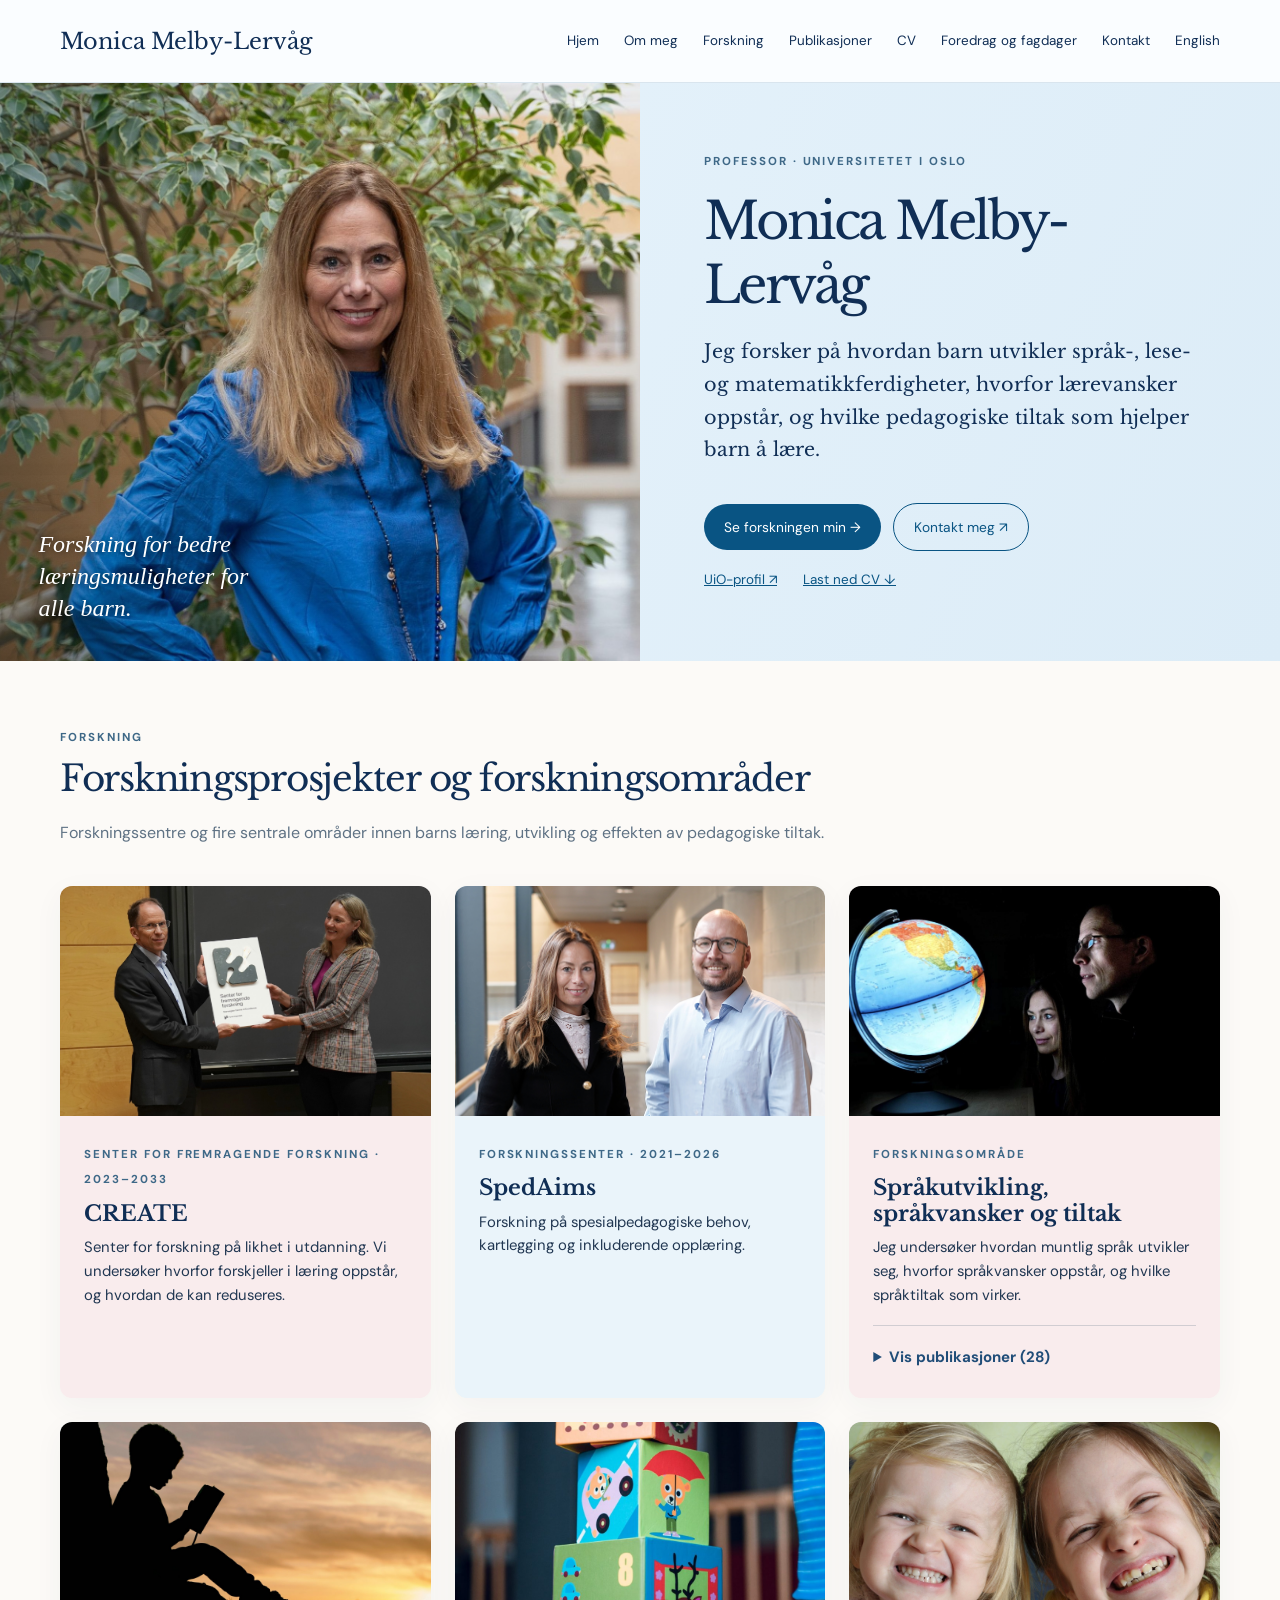
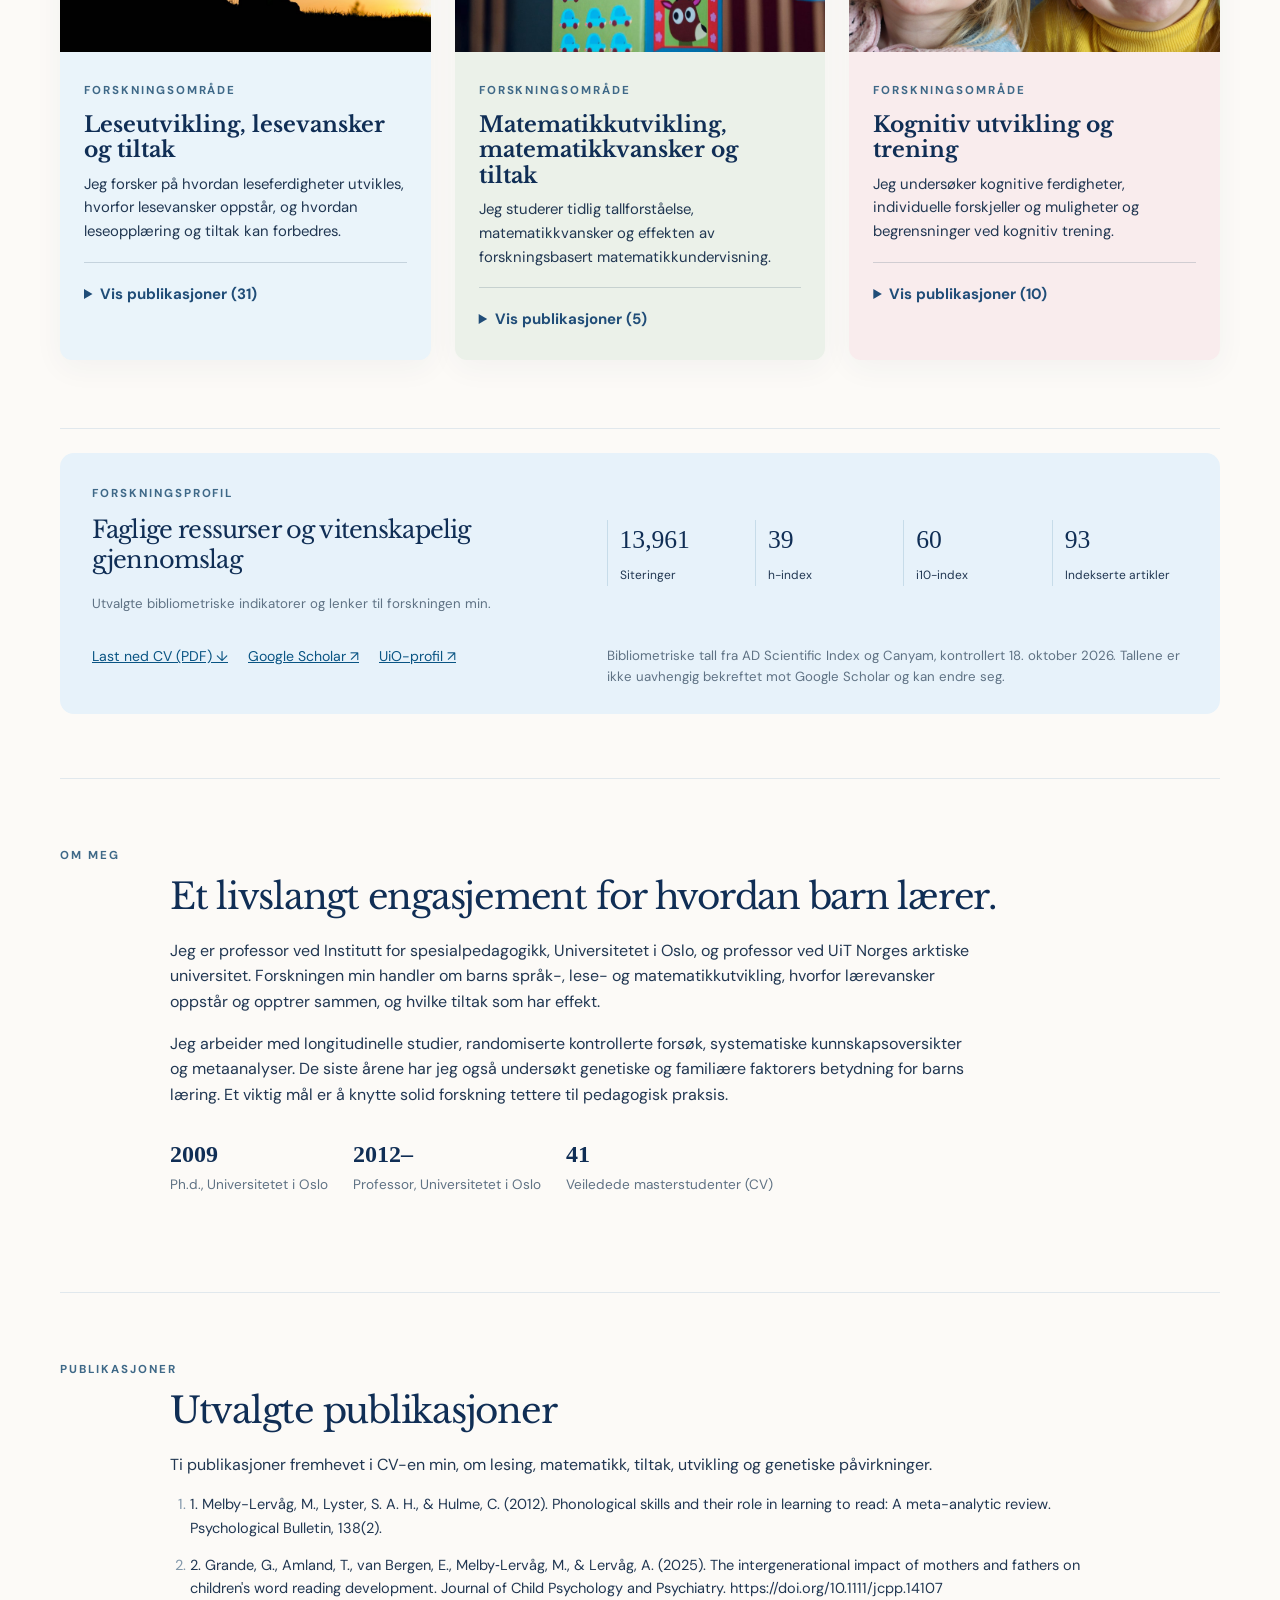
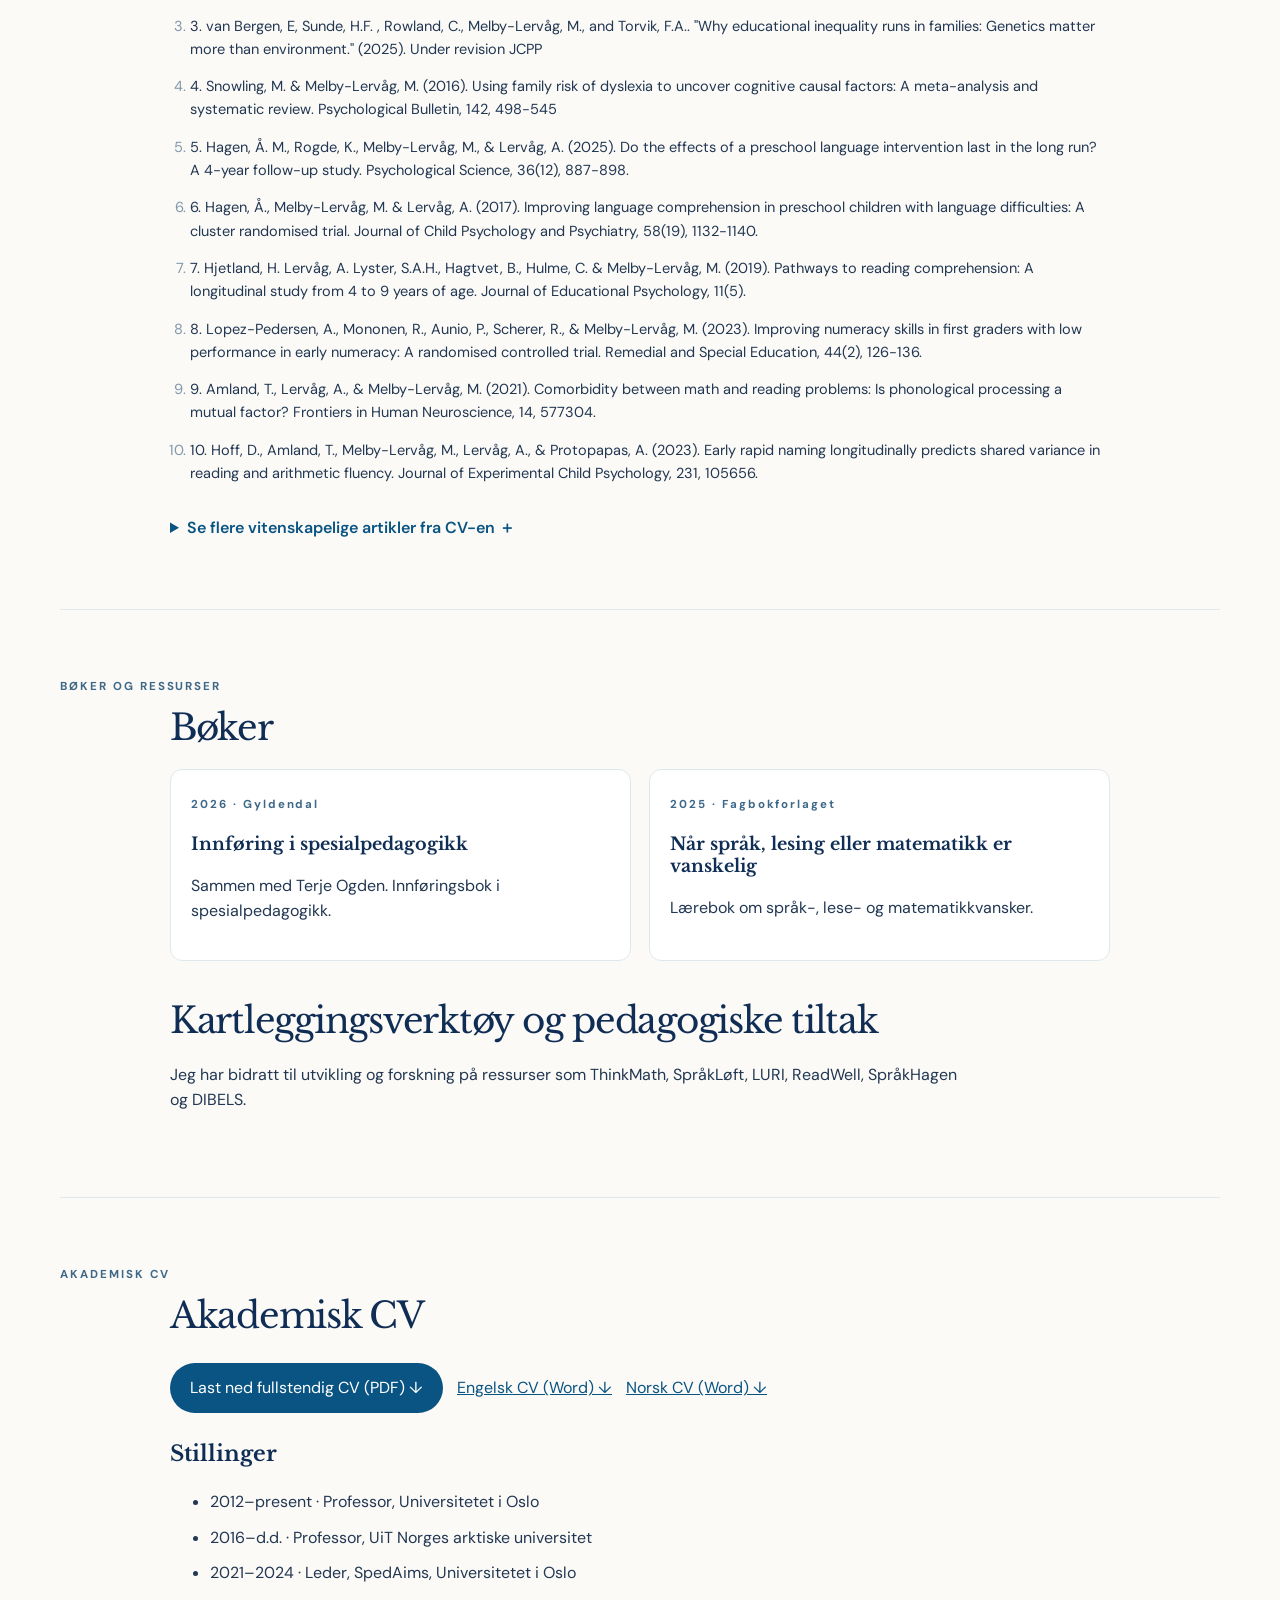
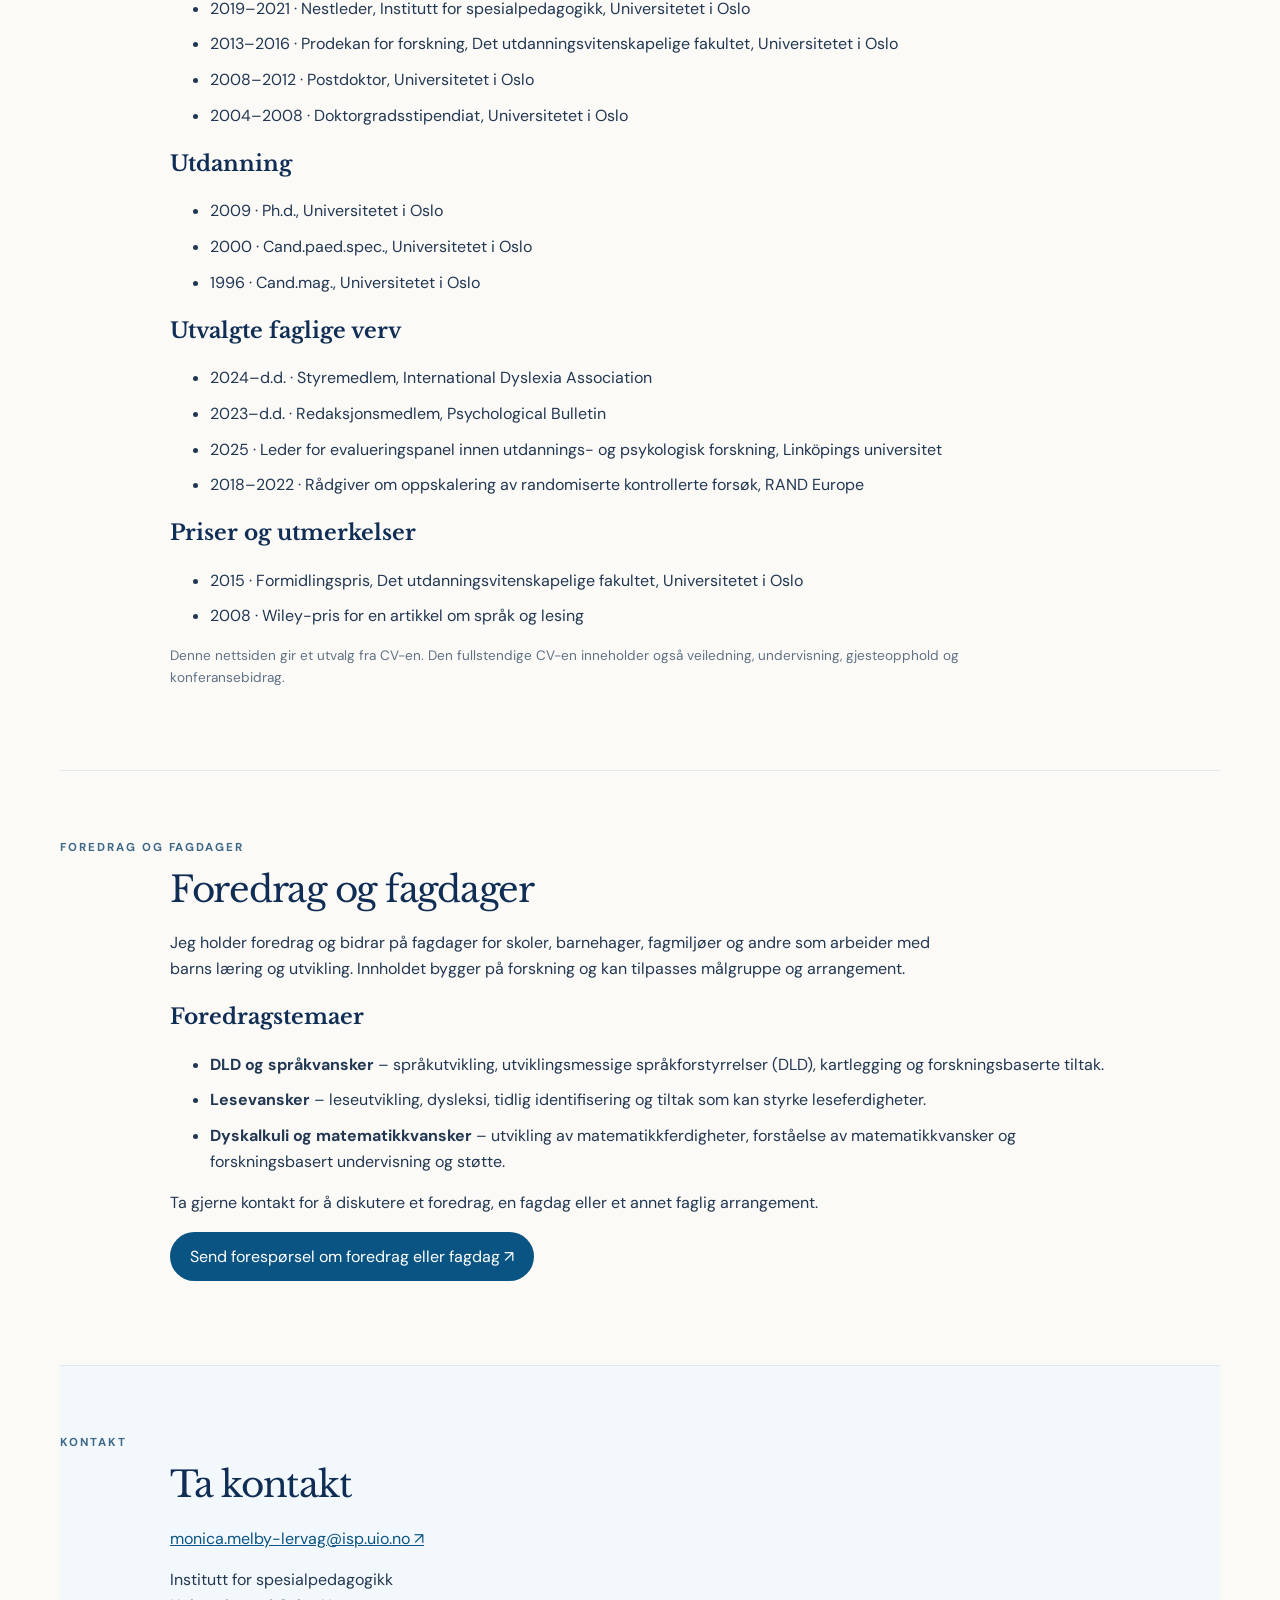
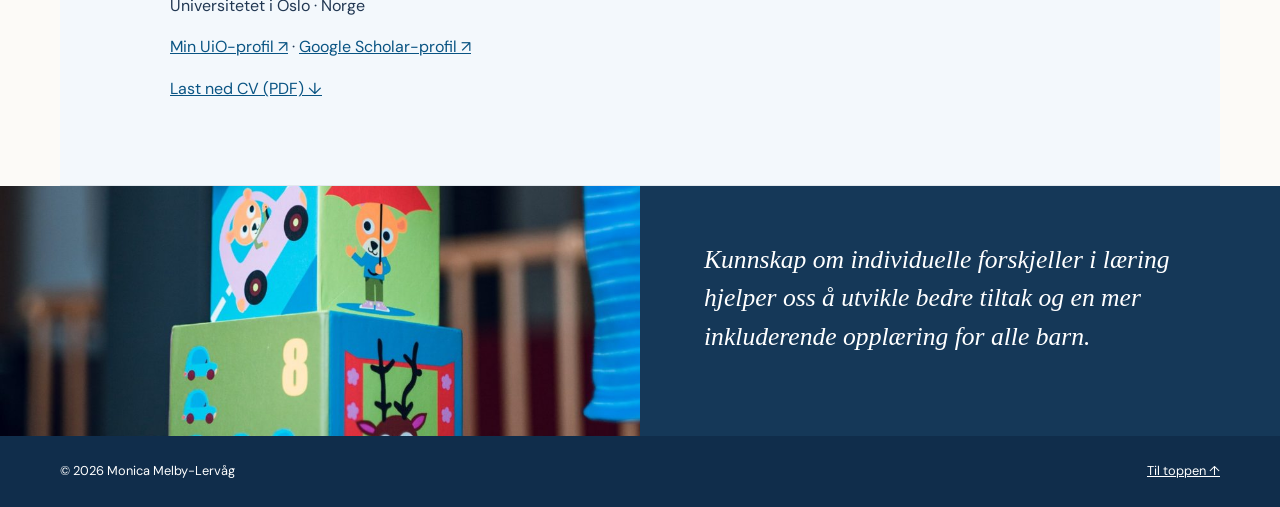
==== commit caa6020a: "Add three specified lecture topics to Norwegian website" ====
--- a/no.html
+++ b/no.html
@@ -1,3 +1,3 @@
 <!DOCTYPE html>
 
-<html lang="no"><head><meta charset="utf-8"/><meta content="width=device-width,initial-scale=1" name="viewport"/><meta content="Monica Melby-Lervåg — professor i spesialpedagogikk ved Universitetet i Oslo. Forskning på språk, lesing, matematikk, lærevansker og tiltak." name="description"/><title>Monica Melby-Lervåg | Professor, Universitetet i Oslo</title><link href="style.css" rel="stylesheet"/><link rel="alternate" hreflang="en" href="index.html"/></head><body><header class="top"><div class="shell nav"><a class="brand" href="#top">Monica Melby-Lervåg</a><nav aria-label="Hovedmeny"><a href="#home">Hjem</a><a href="#about">Om meg</a><a href="#research">Forskning</a><a href="#publications">Publikasjoner</a><a href="#cv">CV</a><a href="#foredrag">Foredrag og fagdager</a><a href="#contact">Kontakt</a><a class="lang-switch" href="index.html" lang="en" hreflang="en">English</a></nav></div></header><main id="top"><section class="hero" id="home"><div class="hero-photo"><div class="hero-photo-quote">Forskning for bedre læringsmuligheter for alle barn.</div></div><div class="hero-copy"><div class="eyebrow">PROFESSOR · UNIVERSITETET I OSLO</div><h1>Monica Melby-Lervåg</h1><p class="intro">Jeg forsker på hvordan barn utvikler språk-, lese- og matematikkferdigheter, hvorfor lærevansker oppstår, og hvilke pedagogiske tiltak som hjelper barn å lære.</p><div class="actions"><a class="primary" href="#research">Se forskningen min →</a><a class="secondary" href="mailto:monica.melby-lervag@isp.uio.no">Kontakt meg ↗</a></div><div class="hero-links"><a href="https://www.uv.uio.no/isp/english/people/aca/monima/index.html" rel="noopener" target="_blank">UiO-profil ↗</a><a download="" href="Monica_Melby-Lervag_CV.pdf">Last ned CV ↓</a></div></div></section><section class="section shell" id="research"><div class="section-label">FORSKNING</div><div class="research-top"><div><h2>Forskningsprosjekter og forskningsområder</h2><p>Forskningssentre og fire sentrale områder innen barns læring, utvikling og effekten av pedagogiske tiltak.</p></div></div><div class="featured-projects"><article class="feature-card rose"><img alt="CREATE centre of excellence award ceremony" loading="lazy" src="images/create-award.jpg"/><div class="feature-body"><span class="eyebrow">SENTER FOR FREMRAGENDE FORSKNING · 2023–2033</span><h3>CREATE</h3><p>Senter for forskning på likhet i utdanning. Vi undersøker hvorfor forskjeller i læring oppstår, og hvordan de kan reduseres.</p></div></article><article class="feature-card blue"><img alt="Monica Melby-Lervåg with a colleague at the University of Oslo" loading="lazy" src="images/spedaims-team.jpg"/><div class="feature-body"><span class="eyebrow">FORSKNINGSSENTER · 2021–2026</span><h3>SpedAims</h3><p>Forskning på spesialpedagogiske behov, kartlegging og inkluderende opplæring.</p></div></article><article class="feature-card rose"><img alt="Illustration for Språkutvikling, språkvansker og tiltak" loading="lazy" src="images/language.jpg"/><div class="feature-body"><span class="eyebrow">FORSKNINGSOMRÅDE</span><h3>Språkutvikling, språkvansker og tiltak</h3><p>Jeg undersøker hvordan muntlig språk utvikler seg, hvorfor språkvansker oppstår, og hvilke språktiltak som virker.</p><details class="area-publications"><summary>Vis publikasjoner (28)</summary><ol class="area-bibliography"><li>Dolean, D. D., Lervåg, A. O., &amp; Melby-Lervåg, M. (2026). The Effectiveness of a Language Comprehension Intervention on the Language, Reading, and Writing Skills of Socioeconomically Disadvantaged Students. Reading Research Quarterly, 61(3). <a href="https://doi.org/10.1002/rrq.70123" rel="noopener noreferrer" target="_blank">DOI / source ↗</a></li><li>Hagen, Å. M., Rogde, K., Lervåg, A., Melby-Lervåg, M., &amp; Norbury, C. (2026). Long-term prognosis of low language proficiency in children. The Cochrane library, 2026(6). <a href="https://doi.org/10.1002/14651858.cd015268.pub2" rel="noopener noreferrer" target="_blank">DOI / source ↗</a></li><li>Hagen, Å. M., Rogde, K., Melby-Lervåg, M., &amp; Lervåg, A. (2025). Do the Effects of a Preschool Language Intervention Last in the Long Run? A 4-Year Follow-Up Study. Psychological Science, 36(12), 887-898. <a href="https://doi.org/10.1177/09567976251392219" rel="noopener noreferrer" target="_blank">DOI / source ↗</a></li><li>Grande, G., Diamanti, V., Protopapas, A., Melby-Lervåg, M., &amp; Lervåg, A. (2024). The development of morphological awareness and vocabulary: What influences what? Applied Psycholinguistics. <a href="https://doi.org/10.1017/S0142716424000213" rel="noopener noreferrer" target="_blank">DOI / source ↗</a></li><li>Nag, S., Vagh, S. B., Dulay, K. M., Snowling, M., Donolato, E., &amp; Melby-Lervåg, M. (2024). Home Learning Environments and Children’s Language and Literacy Skills: A Meta-Analytic Review of Studies Conducted in Low- and Middle-Income Countries. Psychological bulletin, 150(2), 132-153. <a href="https://doi.org/10.1037/bul0000417" rel="noopener noreferrer" target="_blank">DOI / source ↗</a></li><li>Donolato, E., Toffalini, E., Rogde, K., Nordahl-Hansen, A., Lervåg, A., Norbury, C. F., &amp; Melby-Lervåg, M. (2023). Oral language interventions can improve language outcomes in children with neurodevelopmental disorders: A systematic review and meta-analysis. Campbell Systematic Reviews, 19(4), 1-48. <a href="https://doi.org/10.1002/cl2.1368" rel="noopener noreferrer" target="_blank">DOI / source ↗</a></li><li>Bratlie, S. S., Brinchmann, E. I., Melby-Lervåg, M., &amp; Torkildsen, J. V. K. (2022). Morphology—A Gateway to Advanced Language: Meta-Analysis of Morphological Knowledge in Language-Minority Children. Review of Educational Research. <a href="https://doi.org/10.3102/00346543211073186" rel="noopener noreferrer" target="_blank">DOI / source ↗</a></li><li>Donolato, E., Cardillo, R., Mammarella, I. C., &amp; Melby-Lervåg, M. (2021). Research Review: Language and specific learning disorders in children and their co-occurrence with internalizing and externalizing problems: a systematic review and meta-analysis. Journal of Child Psychology and Psychiatry, 63(5), 507-518. <a href="https://doi.org/10.1111/jcpp.13536" rel="noopener noreferrer" target="_blank">DOI / source ↗</a></li><li>Karlsen, J., Hjetland, H. N., Hagtvet, B. E., Braeken, J., &amp; Melby-Lervåg, M. (2021). The concurrent and longitudinal relationship between narrative skills and other language skills in children. First language. <a href="https://doi.org/10.1177/0142723721995688" rel="noopener noreferrer" target="_blank">DOI / source ↗</a></li><li>Rogde, K., Hagen, Å. M., Lervåg, A., &amp; Melby-Lervåg, M. (2021). Improvement in oral language interventions: Differences and relation between effects on treatment-inherent measures and effects on standardized tests. Nordic Journal of Literacy Research, 7(2), 1-18. <a href="https://doi.org/10.23865/njlr.v7.2814" rel="noopener noreferrer" target="_blank">DOI / source ↗</a></li><li>Helland, S. S., Røysamb, E., Brandlistuen, R. E., Melby-Lervåg, M., &amp; Gustavson, K. (2020). A Common Family Factor Underlying Language Difficulties and Internalizing Problems: Findings From a Population-Based Sibling Study. Journal of Learning Disabilities, 53(5), 399-409. <a href="https://doi.org/10.1177/0022219420911634" rel="noopener noreferrer" target="_blank">DOI / source ↗</a></li><li>Hulme, C., Snowling, M. J., West, G., Lervåg, A., &amp; Melby-Lervåg, M. (2020). Children’s Language Skills Can Be Improved: Lessons From Psychological Science for Educational Policy. Current Directions in Psychological Science, 29(4), 372-377. <a href="https://doi.org/10.1177/0963721420923684" rel="noopener noreferrer" target="_blank">DOI / source ↗</a></li><li>Melby-Lervåg, M., Hagen, Å. M., &amp; Lervåg, A. (2019). Disentangling the far transfer of language comprehension gains using latent mediation models. Developmental Science. <a href="https://doi.org/10.1111/desc.12929" rel="noopener noreferrer" target="_blank">DOI / source ↗</a></li><li>Nordahl-Hansen, A., Donolato, E., Lervåg, A., Norbury, C. F., &amp; Melby-Lervåg, M. (2019). PROTOCOL: Language interventions for improving oral language outcomes in children with neurodevelopmental disorders: A systematic review. Campbell Systematic Reviews, 15:e1062(4), 1-21. <a href="https://doi.org/10.1002/cl2.1062" rel="noopener noreferrer" target="_blank">DOI / source ↗</a></li><li>Rogde, K., Hagen, Å. M., Melby-Lervåg, M., &amp; Lervåg, A. (2019). The effect of linguistic comprehension instruction on generalized language and reading comprehension skills: A systematic review. Campbell Systematic Reviews, 15:e1059(4), 1-37. <a href="https://doi.org/10.1002/cl2.1059" rel="noopener noreferrer" target="_blank">DOI / source ↗</a></li><li>Rogde, K., Melby-Lervåg, M., &amp; Lervåg, A. (2016). Improving the linguistic comprehension skills of second-language learners in preschool: A randomized trial study. Journal of Research on Educational Effectiveness. <a href="https://doi.org/10.1080/19345747.2016.1171935" rel="noopener noreferrer" target="_blank">DOI / source ↗</a></li><li>Klem, M., Melby-Lervåg, M., Hagtvet, B. E., Lyster, S. H., Gustafsson, J., &amp; Hulme, C. (2015). Sentence repetition is a measure of children's language skills rather than working memory limitations. Developmental Science, 18(1), 146-154. <a href="https://doi.org/10.1111/desc.12202" rel="noopener noreferrer" target="_blank">DOI / source ↗</a></li><li>Hagen, Å. M. M., Melby-Lervåg, M., &amp; Lervåg, A. (2015). Barn som strever med språk og leseferdigheter: Hvilke tiltak virker? In Solem, C. (Ed.), Dysleksivennlig skole. Dysleksi Norge.</li><li>Hagen, Å. M. M., Melby-Lervåg, M., &amp; Lervåg, A. (2014). Barn som strever med språk og leseferdigheter: Hvilke tiltak virker? Norwegian tidsskrift for logopedi, 60(4), 6-13.</li><li>Lervåg, A. &amp; Melby-Lervåg, M. (2014). Utvikling av språk og leseferdigheter hos minoritetsspråklige. In Wittek, L. &amp; Stray, J. H. (Eds.), Pedagogikk - en grunnbok (pp. 437-453). Cappelen Damm Akademisk.</li><li>Melby-Lervåg, M. &amp; Lervåg, A. (2014). Språklig utvikling hos barn fra null til fem år. In Glaser, V., Størksen, I., &amp; Drugli, M. B. (Eds.), Utvikling, lek og læring i barnehagen. Forskning og praksis. Fagbokforlaget.</li><li>Melby-Lervåg, M. (2013). Preventing Literacy Failure in Children at Risk: Effects from a Preschool Intervention on Language and Literacy. A Comparative Study of Effects from an Oral Language Intervention on Native Norwegian Speaking Children and Bilingual Minority Children. In Johnsen, B. H. (Ed.), Research Project Preparation within Education and Special Needs Education. Introduction to Theory of Science, Project Planning and Research Plans (pp. 172-186). Cappelen Damm Akademisk.</li><li>Melby-Lervåg, M. &amp; Lervåg, A. (2012). Barnets språkutvikling. Spedbarnsboken, 140-140.</li><li>Melby-Lervåg, M., Lervåg, A., Lyster, S. H., Klem, M., Hagtvet, B. E., &amp; Hulme, C. (2012). Nonword repetition ability does not appear to be a causal influence on children’s vocabulary development. Psychological Science, 23(10), 1069-1098. <a href="https://doi.org/10.1177/0956797612443833" rel="noopener noreferrer" target="_blank">DOI / source ↗</a></li><li>Melby-Lervåg, M. (2011). Effekten av språkstimulering i førskolelader [i.e. førskolealder] på senere leseforståelse : hva kan forskning fortelle oss? Spesialpedagogikk, 76(2), 41-51.</li><li>Næss, K. B., Lyster, S. H., Hulme, C., &amp; Melby-Lervåg, M. (2011). Language and verbal short-term memory skills in children with Down syndrome: A meta-analytic review. Research in Developmental Disabilities, 32(6), 2225-2234. <a href="https://doi.org/10.1016/j.ridd.2011.05.014" rel="noopener noreferrer" target="_blank">DOI / source ↗</a></li><li>Melby-Lervåg, M. (2010). Kognitive markører for dysleksi og spesifikke språkvansker : utredning av dysleksi og spesifikke språkvansker: hvilke oppgaver er egnet som mulige kognitive markører? Skolepsykologi, 45(6), 37-56.</li><li>Melby-Lervåg, M. (2010). Nonordrepetisjon og setningsminne hos barn med spesifikke språkvansker: Hva karakteriserer deres ferdigheter og hvordan kan dette tolkes? Norwegian tidsskrift for logopedi, 56(1), 5-12.</li></ol></details></div></article><article class="feature-card blue"><img alt="Illustration for Leseutvikling, lesevansker og tiltak" loading="lazy" src="images/better-reading.jpg"/><div class="feature-body"><span class="eyebrow">FORSKNINGSOMRÅDE</span><h3>Leseutvikling, lesevansker og tiltak</h3><p>Jeg forsker på hvordan leseferdigheter utvikles, hvorfor lesevansker oppstår, og hvordan leseopplæring og tiltak kan forbedres.</p><details class="area-publications"><summary>Vis publikasjoner (31)</summary><ol class="area-bibliography"><li>Grande, G., Amland, T., Bergen, E. V., Melby-Lervåg, M., &amp; Lervåg, A. (2025). The intergenerational impact of mothers and fathers on children’s word reading development. Journal of Child Psychology and Psychiatry, 66(7), 946-955. <a href="https://doi.org/10.1111/jcpp.14107" rel="noopener noreferrer" target="_blank">DOI / source ↗</a></li><li>Walquist-Sørli, L., Melby-Lervåg, M., Friborg, O., &amp; Nergård-Nilssen, T. (2025). Speech sound skills, language comprehension, and early reading development in poor readers. Journal of Child Language. <a href="https://doi.org/10.1017/S0305000925100329" rel="noopener noreferrer" target="_blank">DOI / source ↗</a></li><li>Lyster, S. A. H., Melby-Lervåg, M., &amp; Hofslundsengen, H. C. (2025). Lese- og skrivevansker. In Befring, E. &amp; Næss, K. B. (Eds.), Spesialpedagogikk (pp. 379-410). Cappelen Damm Akademisk.</li><li>Diamanti, V., Grande, G. G., Protopapas, A., Melby-Lervåg, M., &amp; Lervåg, A. (2024). Preschool Morphological Awareness and Developmental Change in Early Reading Ability. Scientific Studies of Reading. <a href="https://doi.org/10.1080/10888438.2024.2370843" rel="noopener noreferrer" target="_blank">DOI / source ↗</a></li><li>Sørli, L. W., Caglar-Ryeng, Ø., Furnes, B. R., Nilssen, T. N., Donolato, E., &amp; Melby-Lervåg, M. (2024). Are Speech Sound Difficulties Risk Factors for Difficulties in Language and Reading Skills? A Systematic Review and Meta-Analysis. Journal of Speech, Language and Hearing Research, 68(1), 164-177. <a href="https://doi.org/10.1044/2024_JSLHR-24-00170" rel="noopener noreferrer" target="_blank">DOI / source ↗</a></li><li>Gunnerud, H. L., Foldnes, N., &amp; Melby-Lervåg, M. (2022). Levels of skills and predictive patterns of reading comprehension in bilingual children with an early age of acquisition. Reading and writing. <a href="https://doi.org/10.1007/s11145-022-10286-2" rel="noopener noreferrer" target="_blank">DOI / source ↗</a></li><li>Lervåg, A. &amp; Melby-Lervåg, M. (2022). Early prediction of learning outcomes in reading. In Skeide, M. A. (Ed.), he Cambridge Handbook of Dyslexia and Dyscalculia (Cambridge Handbooks in Psychology) (pp. 305-317). Cambridge University Press. <a href="https://doi.org/10.1017/9781108973595.024" rel="noopener noreferrer" target="_blank">DOI / source ↗</a></li><li>Lervåg, A. &amp; Melby-Lervåg, M. (2022). Modeling the Development of Reading Comprehension. In Snowling, M. J., Hulme, C., &amp; Nation, K. (Eds.), The Science of Reading: A Handbook (Wiley Blackwell Handbooks of Developmental Psychology) 2nd Edition (pp. 280-297). Wiley-Blackwell.</li><li>Dolean, D., Lervåg, A., Visu-Petra, L., &amp; Melby-Lervåg, M. (2021). Language skills, and not executive functions, predict the development of reading comprehension of early readers: evidence from an orthographically transparent language. Reading and writing. <a href="https://doi.org/10.1007/s11145-020-10107-4" rel="noopener noreferrer" target="_blank">DOI / source ↗</a></li><li>Thurmann-Moe, A. C., Melby-Lervåg, M., &amp; Lervåg, A. (2021). Effects of Articulatory Consciousness Training in First Graders with a Reading Delay: A Randomised Control Trial. Scandinavian Journal of Educational Research, 1-18. <a href="https://doi.org/10.1080/00313831.2020.1869823" rel="noopener noreferrer" target="_blank">DOI / source ↗</a></li><li>Thurmann-Moe, A. C., Melby-Lervåg, M., &amp; Lervåg, A. (2021). The impact of articulatory consciousness training on reading and spelling literacy in students with severe dyslexia: an experimental single case study. Annals of Dyslexia. <a href="https://doi.org/10.1007/s11881-021-00225-1" rel="noopener noreferrer" target="_blank">DOI / source ↗</a></li><li>Hjetland, H. N., Brinchmann, E. I., Scherer, R., Hulme, C., &amp; Melby-Lervåg, M. (2020). Preschool pathways to reading comprehension: A systematic meta-analytic review. Educational Research Review, 30:100323, 1-23. <a href="https://doi.org/10.1016/j.edurev.2020.100323" rel="noopener noreferrer" target="_blank">DOI / source ↗</a></li><li>Lervåg, A., Dolean, D., Tincas, I., &amp; Melby-Lervåg, M. (2019). Socioeconomic background, nonverbal IQ and school absence affects the development of vocabulary and reading comprehension in children living in severe poverty. Developmental Science, 22(5). <a href="https://doi.org/10.1111/desc.12858" rel="noopener noreferrer" target="_blank">DOI / source ↗</a></li><li>Dolean, D., Melby-Lervåg, M., Tincas, I., Damsa, C. I., &amp; Lervåg, A. (2019). Achievement gap: Socioeconomic status affects reading development beyond language and cognition in children facing poverty. Learning and Instruction, 63. <a href="https://doi.org/10.1016/j.learninstruc.2019.101218" rel="noopener noreferrer" target="_blank">DOI / source ↗</a></li><li>Hjetland, H. N., Lervåg, A., Lyster, S. H., Hagtvet, B. E., Hulme, C., &amp; Melby-Lervåg, M. (2019). Pathways to Reading Comprehension: A Longitudinal Study From 4 to 9 Years of Age. Journal of Educational Psychology, 111(5), 751-763. <a href="https://doi.org/10.1037/edu0000321" rel="noopener noreferrer" target="_blank">DOI / source ↗</a></li><li>Lyster, S. H., Melby-Lervåg, M., &amp; Hofslundsengen, H. C. (2019). Lese- og skrivevansker. In Befring, E., Næss, K. B., &amp; Tangen, R. S. (Eds.), Spesialpedagogikk (pp. 338-364). Cappelen Damm Akademisk.</li><li>Lervåg, A., Hulme, C., &amp; Melby-Lervåg, M. (2018). Unpicking the Developmental Relationship Between Oral Language Skills and Reading Comprehension: It's Simple, But Complex. Child Development, 89(5), 1821-1838. <a href="https://doi.org/10.1111/cdev.12861" rel="noopener noreferrer" target="_blank">DOI / source ↗</a></li><li>Hjetland, H. N., Brinchmann, E. I., Scherer, R., &amp; Melby-Lervåg, M. (2017). Preschool predictors of later reading comprehension ability: a systematic review. Campbell Systematic Reviews, 14. <a href="https://doi.org/10.4073/csr.2017.14" rel="noopener noreferrer" target="_blank">DOI / source ↗</a></li><li>Snowling, M. J. &amp; Melby-Lervåg, M. (2016). Oral language deficits in familial dyslexia: A meta-analysis and review. Psychological bulletin, 142(5), 498-545. <a href="https://doi.org/10.1037/bul0000037" rel="noopener noreferrer" target="_blank">DOI / source ↗</a></li><li>Hjetland, H. N., Brinchmann, E. I., Lyster, S. H., Hagtvet, B. E., &amp; Melby-Lervåg, M. (2015). PROTOCOL: Preschool Predictors of Later Reading Comprehension Ability: A Systematic Review. Campbell Systematic Reviews, 11(1), 1-40. <a href="https://doi.org/10.1002/CL2.139" rel="noopener noreferrer" target="_blank">DOI / source ↗</a></li><li>Melby-Lervåg, M. &amp; Lervåg, A. (2014). Effects of educational interventions targeting reading comprehension and underlying components. Child Development Perspectives (CDP), 8(2), 96-100. <a href="https://doi.org/10.1111/cdep.12068" rel="noopener noreferrer" target="_blank">DOI / source ↗</a></li><li>Melby-Lervåg, M. &amp; Lervåg, A. (2014). Reading Comprehension and its Underlying Components in Second Language Learners: A Meta-analysis of Studies Comparing First and Second Language Learners. Psychological bulletin, 140(2), 409-433. <a href="https://doi.org/10.1037/a0033890" rel="noopener noreferrer" target="_blank">DOI / source ↗</a></li><li>Melby-Lervåg, M. (2012). Arv, miljø og dysleksi : metoder, hovedfunn og implikasjoner for praksis. Spesialpedagogikk, 77(2), 43-55.</li><li>Melby-Lervåg, M. &amp; Lervåg, A. O. (2012). Oral language skills moderate nonword repetition skills in children with dyslexia: A meta-analysis of the role of nonword repetition skills in dyslexia. Scientific Studies of Reading, 16(1), 1-34. <a href="https://doi.org/10.1080/10888438.2010.537715" rel="noopener noreferrer" target="_blank">DOI / source ↗</a></li><li>Melby-Lervåg, M., Lyster, S. H., &amp; Hulme, C. (2012). Phonological Skills and Their Role in Learning to Read: A Meta-Analytic Review. Psychological bulletin, 138(2), 322-352. <a href="https://doi.org/10.1037/a0026744" rel="noopener noreferrer" target="_blank">DOI / source ↗</a></li><li>Næss, K. B., Melby-Lervåg, M., Hulme, C., &amp; Lyster, S. H. (2012). Reading skills in children with Down syndrome: A meta-analytic review. Research in Developmental Disabilities, 33(2), 737-747. <a href="https://doi.org/10.1016/j.ridd.2011.09.019" rel="noopener noreferrer" target="_blank">DOI / source ↗</a></li><li>Melby-Lervåg, M. &amp; Lervåg, A. O. (2011). Cross-linguistic transfer of oral language, decoding, phonological awareness, and reading comprehension: A meta-analysis of the correlational evidence. Journal of Research in Reading, 34(1), 114-135. <a href="https://doi.org/10.1111/j.1467-9817.2010.01477.x" rel="noopener noreferrer" target="_blank">DOI / source ↗</a></li><li>Melby-Lervåg, M. &amp; Lervåg, A. O. (2011). Hvilken betydning har morsmålsferdigheter for utviklingen av leseforståelse og dets underliggende komponenter på andrespråket? Norwegian pedagogisk tidsskrift, 95(5), 330-341.</li><li>Melby-Lervåg, M. (2011). The Relative Predictive Contribution and Causal Role of Phoneme Awareness, Rhyme Awareness and Verbal Short-Term Memory in Reading Skills: A Review. Scandinavian Journal of Educational Research, 56(4), 363-380. <a href="https://doi.org/10.1080/00313831.2011.594611" rel="noopener noreferrer" target="_blank">DOI / source ↗</a></li><li>Hagtvet, B. E., Lyster, S. H., Melby-Lervåg, M., Næss, K. B., Hjetland, H. N., Engevik, L. I., Hølland, S., Karlsen, J., Klem, M., &amp; Kruse, J. (2011). Ordforråd i førskolealder og senere leseferdigheter - En metaanalytisk tilnærming. Spesialpedagogikk(1).</li><li>Lervåg, A. O. &amp; Melby-Lervåg, M. (2009). Muntlig språk, ordavkoding og leseforståelse hos tospråklige: En sammenfatning av empiriske studier. Norwegian pedagogisk tidsskrift, 93(4), 264-279.</li></ol></details></div></article><article class="feature-card sage"><img alt="Illustration for Matematikkutvikling, matematikkvansker og tiltak" loading="lazy" src="images/literacy-numeracy.jpg"/><div class="feature-body"><span class="eyebrow">FORSKNINGSOMRÅDE</span><h3>Matematikkutvikling, matematikkvansker og tiltak</h3><p>Jeg studerer tidlig tallforståelse, matematikkvansker og effekten av forskningsbasert matematikkundervisning.</p><details class="area-publications"><summary>Vis publikasjoner (5)</summary><ol class="area-bibliography"><li>Høgetveit, A. M., Canrinus, E. T., Donolato, E., &amp; Melby‐Lervåg, M. (2026). Research Review: Mathematical skills in children with developmental language disorder – a systematic review and meta‐analysis. Journal of Child Psychology and Psychiatry. <a href="https://doi.org/10.1111/jcpp.70138" rel="noopener noreferrer" target="_blank">DOI / source ↗</a></li><li>Wahl, H. N., Donolato, E., Melby-Lervåg, M., &amp; Lervåg, A. (2025). The psychometric properties of two math anxiety scales in a sample of Norwegian primary school children. Scandinavian Journal of Educational Research, 70(1), 147-163. <a href="https://doi.org/10.1080/00313831.2025.2459906" rel="noopener noreferrer" target="_blank">DOI / source ↗</a></li><li>Amland, T., Grande, G., Scherer, R., Lervåg, A., &amp; Melby-Lervåg, M. (2024). Cognitive Factors Underlying Mathematical Skills: A Systematic Review and Meta-Analysis. Psychological bulletin. <a href="https://doi.org/10.1037/bul0000457" rel="noopener noreferrer" target="_blank">DOI / source ↗</a></li><li>Hoff, D. A., Amland, T., Melby-Lervåg, M., Lervåg, A., &amp; Protopapas, A. (2023). Early rapid naming longitudinally predicts shared variance in reading and arithmetic fluency. Journal of Experimental Child Psychology, 231. <a href="https://doi.org/10.1016/j.jecp.2023.105656" rel="noopener noreferrer" target="_blank">DOI / source ↗</a></li><li>Amland, T., Lervåg, A., &amp; Melby-Lervåg, M. (2021). Comorbidity Between Math and Reading Problems: Is Phonological Processing a Mutual Factor? Frontiers in Human Neuroscience, 14. <a href="https://doi.org/10.3389/fnhum.2020.577304" rel="noopener noreferrer" target="_blank">DOI / source ↗</a></li></ol></details></div></article><article class="feature-card rose"><img alt="Illustration for Kognitiv utvikling og trening" loading="lazy" src="images/research.jpg"/><div class="feature-body"><span class="eyebrow">FORSKNINGSOMRÅDE</span><h3>Kognitiv utvikling og trening</h3><p>Jeg undersøker kognitive ferdigheter, individuelle forskjeller og muligheter og begrensninger ved kognitiv trening.</p><details class="area-publications"><summary>Vis publikasjoner (10)</summary><ol class="area-bibliography"><li>West, G., Melby-Lervåg, M., &amp; Hulme, C. (2021). Is a procedural learning deficit a causal risk factor for developmental language disorder or dyslexia? A meta-analytic review. Developmental Science, 57(5), 749-770. <a href="https://doi.org/10.1037/dev0001172" rel="noopener noreferrer" target="_blank">DOI / source ↗</a></li><li>Gunnerud, H. L., Braak, D. T., Reikerås, E. K. L., Donolato, E., &amp; Melby-Lervåg, M. (2020). Is bilingualism related to a cognitive advantage in children? A systematic review and meta-analysis. Psychological bulletin, 146(12), 1059-1083. <a href="https://doi.org/10.1037/bul0000301" rel="noopener noreferrer" target="_blank">DOI / source ↗</a></li><li>Melby-Lervåg, M. &amp; Hulme, C. (2016). There is no convincing evidence that working memory training is effective: A reply to Au et al. (2014) and Karbach and Verhaeghen (2014). Psychonomic Bulletin &amp; Review, 23(1), 324-330. <a href="https://doi.org/10.3758/s13423-015-0862-z" rel="noopener noreferrer" target="_blank">DOI / source ↗</a></li><li>Melby-Lervåg, M., Redick, T. S., &amp; Hulme, C. (2016). Working Memory Training Does Not Improve Performance on Measures of Intelligence or Other Measures of “Far Transfer”: Evidence From a Meta-Analytic Review. Perspectives on Psychological Science, 11(4), 512-534. <a href="https://doi.org/10.1177/1745691616635612" rel="noopener noreferrer" target="_blank">DOI / source ↗</a></li><li>Redick, T. S., Shipstead, Z., Wiemers, E. A., Melby-Lervåg, M., &amp; Hulme, C. (2015). What’s Working in Working Memory Training? An Educational Perspective. Educational Psychology Review. <a href="https://doi.org/10.1007/s10648-015-9314-6" rel="noopener noreferrer" target="_blank">DOI / source ↗</a></li><li>Melby-Lervåg, M. &amp; Hulme, C. (2013). Is Working Memory Training Effective? A Meta-Analytic Review. Developmental Psychology, 49(2), 270-291. <a href="https://doi.org/10.1037/a0028228" rel="noopener noreferrer" target="_blank">DOI / source ↗</a></li><li>Melby-Lervåg, M. &amp; Hulme, C. (2012). Current Evidence Does not Support the Claims made for CogMed working Memory Training. Journal of Applied Research in Memory and Cognition, 1(3), 197-197. <a href="https://doi.org/10.1016/j.jarmac.2012.06.006" rel="noopener noreferrer" target="_blank">DOI / source ↗</a></li><li>Melby-Lervåg, M. (2010). Kan arbeidsminnetrening hjelpe barn med språkrelaterte vansker? : en vurdering av teoretisk og empirisk grunnlag for arbeidsminnetrening. Norwegian tidsskrift for logopedi, 56(4), 24-32.</li><li>Melby-Lervåg, M. &amp; Hulme, C. (2010). Serial and Free Recall in children can be improved by training: Evidence for the importance of phonological and semantic representations in immediate memory tasks. Psychological Science, 21(11), 1694-1700. <a href="https://doi.org/10.1177/0956797610385355" rel="noopener noreferrer" target="_blank">DOI / source ↗</a></li><li>Melby-Lervåg, M. (2009). Phonological representations, verbal short-term memory and reading skills [Doctoral dissertation, monography]. University of Oslo.</li></ol></details></div></article></div></section><section class="section shell impact-section" id="impact"><div class="impact-banner"><div class="impact-intro"><span class="eyebrow">FORSKNINGSPROFIL</span><h2>Faglige ressurser og vitenskapelig gjennomslag</h2><p>Utvalgte bibliometriske indikatorer og lenker til forskningen min.</p></div><div class="impact-compact"><div><strong>13,961</strong><span>Siteringer</span></div><div><strong>39</strong><span>h-index</span></div><div><strong>60</strong><span>i10-index</span></div><div><strong>93</strong><span>Indekserte artikler</span></div></div><div class="resource-links"><a download="" href="Monica_Melby-Lervag_CV.pdf">Last ned CV (PDF) ↓</a><a href="https://scholar.google.com/citations?user=DhjXRt4AAAAJ&amp;hl=en" rel="noopener" target="_blank">Google Scholar ↗</a><a href="https://www.uv.uio.no/isp/english/people/aca/monima/index.html" rel="noopener" target="_blank">UiO-profil ↗</a></div><p class="impact-source">Bibliometriske tall fra AD Scientific Index og Canyam, kontrollert 18. oktober 2026. Tallene er ikke uavhengig bekreftet mot Google Scholar og kan endre seg.</p></div></section><section class="section shell" id="about"><div class="section-label">OM MEG</div><div class="section-body"><h2>Et livslangt engasjement for hvordan barn lærer.</h2><p>Jeg er professor ved Institutt for spesialpedagogikk, Universitetet i Oslo, og professor ved UiT Norges arktiske universitet. Forskningen min handler om barns språk-, lese- og matematikkutvikling, hvorfor lærevansker oppstår og opptrer sammen, og hvilke tiltak som har effekt.</p><p>Jeg arbeider med longitudinelle studier, randomiserte kontrollerte forsøk, systematiske kunnskapsoversikter og metaanalyser. De siste årene har jeg også undersøkt genetiske og familiære faktorers betydning for barns læring. Et viktig mål er å knytte solid forskning tettere til pedagogisk praksis.</p><div class="stats"><div><b>2009</b><span>Ph.d., Universitetet i Oslo</span></div><div><b>2012–</b><span>Professor, Universitetet i Oslo</span></div><div><b>41</b><span>Veiledede masterstudenter (CV)</span></div></div></div></section><section class="section shell" id="publications"><div class="section-label">PUBLIKASJONER</div><div class="section-body"><h2>Utvalgte publikasjoner</h2><p>Ti publikasjoner fremhevet i CV-en min, om lesing, matematikk, tiltak, utvikling og genetiske påvirkninger.</p><ol class="bibliography"><li>1. Melby-Lervåg, M., Lyster, S. A. H., &amp; Hulme, C. (2012). Phonological skills and their role in learning to read: A meta-analytic review. Psychological Bulletin, 138(2).</li><li>2. Grande, G., Amland, T., van Bergen, E., Melby‐Lervåg, M., &amp; Lervåg, A. (2025). The intergenerational impact of mothers and fathers on children's word reading development. Journal of Child Psychology and Psychiatry. https://doi.org/10.1111/jcpp.14107</li><li>3. van Bergen, E, Sunde, H.F. ,  Rowland, C.,  Melby-Lervåg, M., and Torvik, F.A.. "Why educational inequality runs in families: Genetics matter more than environment." (2025). Under revision JCPP</li><li>4. Snowling, M. &amp; Melby-Lervåg, M. (2016). Using family risk of dyslexia to uncover cognitive causal factors: A meta-analysis and systematic review. Psychological Bulletin, 142, 498-545</li><li>5. Hagen, Å. M., Rogde, K., Melby-Lervåg, M., &amp; Lervåg, A. (2025). Do the effects of a preschool language intervention last in the long run? A 4-year follow-up study. Psychological Science, 36(12), 887-898.</li><li>6. Hagen, Å., Melby-Lervåg, M. &amp; Lervåg, A. (2017). Improving language comprehension in preschool children with language difficulties: A cluster randomised trial. Journal of Child Psychology and Psychiatry, 58(19), 1132-1140.</li><li>7. Hjetland, H. Lervåg, A. Lyster, S.A.H., Hagtvet, B., Hulme, C. &amp; Melby-Lervåg, M. (2019). Pathways to reading comprehension: A longitudinal study from 4 to 9 years of age. Journal of Educational Psychology, 11(5).</li><li>8. Lopez-Pedersen, A., Mononen, R., Aunio, P., Scherer, R., &amp; Melby-Lervåg, M. (2023). Improving numeracy skills in first graders with low performance in early numeracy: A randomised controlled trial. Remedial and Special Education, 44(2), 126-136.</li><li>9. Amland, T., Lervåg, A., &amp; Melby-Lervåg, M. (2021). Comorbidity between math and reading problems: Is phonological processing a mutual factor? Frontiers in Human Neuroscience, 14, 577304.</li><li>10. Hoff, D., Amland, T., Melby-Lervåg, M., Lervåg, A., &amp; Protopapas, A. (2023). Early rapid naming longitudinally predicts shared variance in reading and arithmetic fluency. Journal of Experimental Child Psychology, 231, 105656.</li></ol><details><summary>Se flere vitenskapelige artikler fra CV-en <span>＋</span></summary><ol class="bibliography additional"><li>Amland, T., Lervåg, A., &amp; Melby-Lervåg, M. (2021). Comorbidity Between Math and Reading Problems: Is Phonological Processing a Mutual Factor? Frontiers in Human Neuroscience, 14. https://doi.org/10.3389/fnhum.2020.577304</li><li>Amland, T., Grande, G., Scherer, R., Lervåg, A., &amp; Melby-Lervåg, M. (2024). Cognitive Factors Underlying Mathematical Skills: A Systematic Review and Meta-Analysis. Psychological bulletin. https://doi.org/10.1037/bul0000457</li><li>Arnesen, A., Braeken, J., Ogden, T., &amp; Melby-Lervåg, M. (2018). Assessing Children’s Social Functioning and Reading Proficiency: A Systematic Review of the Quality of Educational Assessment Instruments Used in Norwegian Elementary Schools. Scandinavian Journal of Educational Research, 1-26. https://doi.org/10.1080/00313831.2017.1420685</li><li>Arnesen, A., Smolkowski, K., Ogden, T., &amp; Melby-Lervåg, M. (2018). Validation of the Elementary Social Behaviour Assessment: Teacher Ratings of Students' Social Skills Adapted to Norwegian, Grades 1-6. Emotional and Behavioural Difficulties, 23(1), 39-54. https://doi.org/10.1080/13632752.2017.1316473</li><li>Bratlie, S. S., Brinchmann, E. I., Melby-Lervåg, M., &amp; Torkildsen, J. V. K. (2022). Morphology—A Gateway to Advanced Language: Meta-Analysis of Morphological Knowledge in Language-Minority Children. Review of Educational Research. https://doi.org/10.3102/00346543211073186</li><li>Diamanti, V., Grande, G. G., Protopapas, A., Melby-Lervåg, M., &amp; Lervåg, A. (2024). Preschool Morphological Awareness and Developmental Change in Early Reading Ability. Scientific Studies of Reading. https://doi.org/10.1080/10888438.2024.2370843</li><li>Dolean, D., Melby-Lervåg, M., Tincas, I., Damsa, C. I., &amp; Lervåg, A. (2019). Achievement gap: Socioeconomic status affects reading development beyond language and cognition in children facing poverty. Learning and Instruction, 63. https://doi.org/10.1016/j.learninstruc.2019.101218</li><li>Dolean, D., Lervåg, A., Visu-Petra, L., &amp; Melby-Lervåg, M. (2021). Language skills, and not executive functions, predict the development of reading comprehension of early readers: evidence from an orthographically transparent language. Reading and writing. https://doi.org/10.1007/s11145-020-10107-4</li><li>Dolean, D. D., Lervåg, A. O., &amp; Melby-Lervåg, M. (2026). The Effectiveness of a Language Comprehension Intervention on the Language, Reading, and Writing Skills of Socioeconomically Disadvantaged Students. Reading Research Quarterly, 61(3). https://doi.org/10.1002/rrq.70123</li><li>Donolato, E., Cardillo, R., Mammarella, I. C., &amp; Melby-Lervåg, M. (2021). Research Review: Language and specific learning disorders in children and their co-occurrence with internalizing and externalizing problems: a systematic review and meta-analysis. Journal of Child Psychology and Psychiatry, 63(5), 507-518. https://doi.org/10.1111/jcpp.13536</li><li>Donolato, E., Toffalini, E., Rogde, K., Nordahl-Hansen, A., Lervåg, A., Norbury, C. F., &amp; Melby-Lervåg, M. (2023). Oral language interventions can improve language outcomes in children with neurodevelopmental disorders: A systematic review and meta-analysis. Campbell Systematic Reviews, 19(4), 1-48. https://doi.org/10.1002/cl2.1368</li><li>Grande, G., Diamanti, V., Protopapas, A., Melby-Lervåg, M., &amp; Lervåg, A. (2024). The development of morphological awareness and vocabulary: What influences what? Applied Psycholinguistics. https://doi.org/10.1017/S0142716424000213</li><li>Grande, G., Amland, T., Bergen, E. V., Melby-Lervåg, M., &amp; Lervåg, A. (2025). The intergenerational impact of mothers and fathers on children’s word reading development. Journal of Child Psychology and Psychiatry, 66(7), 946-955. https://doi.org/10.1111/jcpp.14107</li><li>Gunnerud, H. L., Braak, D. T., Reikerås, E. K. L., Donolato, E., &amp; Melby-Lervåg, M. (2020). Is bilingualism related to a cognitive advantage in children? A systematic review and meta-analysis. Psychological bulletin, 146(12), 1059-1083. https://doi.org/10.1037/bul0000301</li><li>Gunnerud, H. L., Foldnes, N., &amp; Melby-Lervåg, M. (2022). Levels of skills and predictive patterns of reading comprehension in bilingual children with an early age of acquisition. Reading and writing. https://doi.org/10.1007/s11145-022-10286-2</li><li>Hagen, Å. M., Rogde, K., Lervåg, A., Melby-Lervåg, M., &amp; Norbury, C. (2023). Long-term prognosis of low language proficiency in children. Cochrane Database of Systematic Reviews, 2023(1). https://doi.org/10.1002/14651858.CD015268</li><li>Hagen, Å. M., Rogde, K., Melby-Lervåg, M., &amp; Lervåg, A. (2025). Do the Effects of a Preschool Language Intervention Last in the Long Run? A 4-Year Follow-Up Study. Psychological Science, 36(12), 887-898. https://doi.org/10.1177/09567976251392219</li><li>Hagen, Å. M., Rogde, K., Lervåg, A., Melby-Lervåg, M., &amp; Norbury, C. (2026). Long-term prognosis of low language proficiency in children. The Cochrane library, 2026(6). https://doi.org/10.1002/14651858.cd015268.pub2</li><li>Hagen, Å. M., Rogde, K., Lervåg, A., Melby-Lervåg, M., &amp; Norbury, C. (2026). Long‐term prognosis of low language proficiency in children - Hagen, ÅM - 2026 | Cochrane Library. The Cochrane library. https://doi.org/10.1002/14651858.CD015268.pub2</li><li>Helland, S. S., Røysamb, E., Brandlistuen, R. E., Melby-Lervåg, M., &amp; Gustavson, K. (2020). A Common Family Factor Underlying Language Difficulties and Internalizing Problems: Findings From a Population-Based Sibling Study. Journal of Learning Disabilities, 53(5), 399-409. https://doi.org/10.1177/0022219420911634</li><li>Hjetland, H. N., Brinchmann, E. I., Lyster, S. H., Hagtvet, B. E., &amp; Melby-Lervåg, M. (2015). PROTOCOL: Preschool Predictors of Later Reading Comprehension Ability: A Systematic Review. Campbell Systematic Reviews, 11(1), 1-40. https://doi.org/10.1002/CL2.139</li><li>Hjetland, H. N., Brinchmann, E. I., Scherer, R., &amp; Melby-Lervåg, M. (2017). Preschool predictors of later reading comprehension ability: a systematic review. Campbell Systematic Reviews, 14. https://doi.org/10.4073/csr.2017.14</li><li>Hjetland, H. N., Lervåg, A., Lyster, S. H., Hagtvet, B. E., Hulme, C., &amp; Melby-Lervåg, M. (2019). Pathways to Reading Comprehension: A Longitudinal Study From 4 to 9 Years of Age. Journal of Educational Psychology, 111(5), 751-763. https://doi.org/10.1037/edu0000321</li><li>Hjetland, H. N., Brinchmann, E. I., Scherer, R., Hulme, C., &amp; Melby-Lervåg, M. (2020). Preschool pathways to reading comprehension: A systematic meta-analytic review. Educational Research Review, 30:100323, 1-23. https://doi.org/10.1016/j.edurev.2020.100323</li><li>Hoff, D. A., Amland, T., Melby-Lervåg, M., Lervåg, A., &amp; Protopapas, A. (2023). Early rapid naming longitudinally predicts shared variance in reading and arithmetic fluency. Journal of Experimental Child Psychology, 231. https://doi.org/10.1016/j.jecp.2023.105656</li><li>Hulme, C., Snowling, M. J., West, G., Lervåg, A., &amp; Melby-Lervåg, M. (2020). Children’s Language Skills Can Be Improved: Lessons From Psychological Science for Educational Policy. Current Directions in Psychological Science, 29(4), 372-377. https://doi.org/10.1177/0963721420923684</li><li>Høgetveit, A. M., Canrinus, E. T., Donolato, E., &amp; Melby‐Lervåg, M. (2026). Research Review: Mathematical skills in children with developmental language disorder – a systematic review and meta‐analysis. Journal of Child Psychology and Psychiatry. https://doi.org/10.1111/jcpp.70138</li><li>Karlsen, J., Hjetland, H. N., Hagtvet, B. E., Braeken, J., &amp; Melby-Lervåg, M. (2021). The concurrent and longitudinal relationship between narrative skills and other language skills in children. First language. https://doi.org/10.1177/0142723721995688</li><li>Keles, S., Braak, D. T., Hagen, Å. M., &amp; Melby-Lervåg, M. (2025). Validity of Early-Grade Screening Tools in the Three Tier (RTI/MTSS) Model: A Systematic Review and Meta-Analysis of Literacy, Language, and Mathematics. Educational Psychology Review, 37(4). https://doi.org/10.1007/s10648-025-10077-5</li><li>Klem, M., Melby-Lervåg, M., Hagtvet, B. E., Lyster, S. H., Gustafsson, J., &amp; Hulme, C. (2015). Sentence repetition is a measure of children's language skills rather than working memory limitations. Developmental Science, 18(1), 146-154. https://doi.org/10.1111/desc.12202</li><li>Lervåg, A., Hulme, C., &amp; Melby-Lervåg, M. (2018). Unpicking the Developmental Relationship Between Oral Language Skills and Reading Comprehension: It's Simple, But Complex. Child Development, 89(5), 1821-1838. https://doi.org/10.1111/cdev.12861</li><li>Lervåg, A., Dolean, D., Tincas, I., &amp; Melby-Lervåg, M. (2019). Socioeconomic background, nonverbal IQ and school absence affects the development of vocabulary and reading comprehension in children living in severe poverty. Developmental Science, 22(5). https://doi.org/10.1111/desc.12858</li><li>Melby-Lervåg, M. &amp; Hulme, C. (2010). Serial and Free Recall in children can be improved by training: Evidence for the importance of phonological and semantic representations in immediate memory tasks. Psychological Science, 21(11), 1694-1700. https://doi.org/10.1177/0956797610385355</li><li>Melby-Lervåg, M. &amp; Lervåg, A. O. (2011). Cross-linguistic transfer of oral language, decoding, phonological awareness, and reading comprehension: A meta-analysis of the correlational evidence. Journal of Research in Reading, 34(1), 114-135. https://doi.org/10.1111/j.1467-9817.2010.01477.x</li><li>Melby-Lervåg, M. (2011). The Relative Predictive Contribution and Causal Role of Phoneme Awareness, Rhyme Awareness and Verbal Short-Term Memory in Reading Skills: A Review. Scandinavian Journal of Educational Research, 56(4), 363-380. https://doi.org/10.1080/00313831.2011.594611</li><li>Melby-Lervåg, M. &amp; Hulme, C. (2012). Current Evidence Does not Support the Claims made for CogMed working Memory Training. Journal of Applied Research in Memory and Cognition, 1(3), 197-197. https://doi.org/10.1016/j.jarmac.2012.06.006</li><li>Melby-Lervåg, M., Lervåg, A., Lyster, S. H., Klem, M., Hagtvet, B. E., &amp; Hulme, C. (2012). Nonword repetition ability does not appear to be a causal influence on children’s vocabulary development. Psychological Science, 23(10), 1069-1098. https://doi.org/10.1177/0956797612443833</li><li>Melby-Lervåg, M. &amp; Lervåg, A. O. (2012). Oral language skills moderate nonword repetition skills in children with dyslexia: A meta-analysis of the role of nonword repetition skills in dyslexia. Scientific Studies of Reading, 16(1), 1-34. https://doi.org/10.1080/10888438.2010.537715</li><li>Melby-Lervåg, M., Lyster, S. H., &amp; Hulme, C. (2012). Phonological Skills and Their Role in Learning to Read: A Meta-Analytic Review. Psychological bulletin, 138(2), 322-352. https://doi.org/10.1037/a0026744</li><li>Melby-Lervåg, M. (2012). The Relative Predictive Contribution and Causal Role of Phoneme Awareness, Rhyme Awareness, and Verbal Short-Term Memory in Reading Skills: A Review. Scandinavian Journal of Educational Research, 56(1), 101-118. https://doi.org/10.1080/00313831.2011.621215</li><li>Melby-Lervåg, M. &amp; Hulme, C. (2013). Is Working Memory Training Effective? A Meta-Analytic Review. Developmental Psychology, 49(2), 270-291. https://doi.org/10.1037/a0028228</li><li>Melby-Lervåg, M. &amp; Lervåg, A. (2014). Effects of educational interventions targeting reading comprehension and underlying components. Child Development Perspectives (CDP), 8(2), 96-100. https://doi.org/10.1111/cdep.12068</li><li>Melby-Lervåg, M. &amp; Lervåg, A. (2014). Reading Comprehension and its Underlying Components in Second Language Learners: A Meta-analysis of Studies Comparing First and Second Language Learners. Psychological bulletin, 140(2), 409-433. https://doi.org/10.1037/a0033890</li><li>Melby-Lervåg, M. &amp; Hulme, C. (2016). There is no convincing evidence that working memory training is effective: A reply to Au et al. (2014) and Karbach and Verhaeghen (2014). Psychonomic Bulletin &amp; Review, 23(1), 324-330. https://doi.org/10.3758/s13423-015-0862-z</li><li>Melby-Lervåg, M., Redick, T. S., &amp; Hulme, C. (2016). Working Memory Training Does Not Improve Performance on Measures of Intelligence or Other Measures of “Far Transfer”: Evidence From a Meta-Analytic Review. Perspectives on Psychological Science, 11(4), 512-534. https://doi.org/10.1177/1745691616635612</li><li>Melby-Lervåg, M., Hagen, Å. M., &amp; Lervåg, A. (2019). Disentangling the far transfer of language comprehension gains using latent mediation models. Developmental Science. https://doi.org/10.1111/desc.12929</li><li>Nag, S., Vagh, S. B., Dulay, K. M., Snowling, M., Donolato, E., &amp; Melby-Lervåg, M. (2024). Home Learning Environments and Children’s Language and Literacy Skills: A Meta-Analytic Review of Studies Conducted in Low- and Middle-Income Countries. Psychological bulletin, 150(2), 132-153. https://doi.org/10.1037/bul0000417</li><li>Nordahl-Hansen, A., Donolato, E., Lervåg, A., Norbury, C. F., &amp; Melby-Lervåg, M. (2019). PROTOCOL: Language interventions for improving oral language outcomes in children with neurodevelopmental disorders: A systematic review. Campbell Systematic Reviews, 15:e1062(4), 1-21. https://doi.org/10.1002/cl2.1062</li><li>Næss, K. B., Lyster, S. H., Hulme, C., &amp; Melby-Lervåg, M. (2011). Language and verbal short-term memory skills in children with Down syndrome: A meta-analytic review. Research in Developmental Disabilities, 32(6), 2225-2234. https://doi.org/10.1016/j.ridd.2011.05.014</li><li>Næss, K. B., Melby-Lervåg, M., Hulme, C., &amp; Lyster, S. H. (2011). Reading skills in children with Down syndrome: A meta-analytic review. Research in Developmental Disabilities, 33((2012)), 737-747. https://doi.org/10.1016/j.ridd.2011.09.019</li><li>Næss, K. B., Melby-Lervåg, M., Hulme, C., &amp; Lyster, S. H. (2012). Reading skills in children with Down syndrome: A meta-analytic review. Research in Developmental Disabilities, 33(2), 737-747. https://doi.org/10.1016/j.ridd.2011.09.019</li><li>Oxman, M. P., Chesire, F., Mugisha, M., Ssenyonga, R., Nsangi, A., Oxman, A. D., Fretheim, A., Rosenbaum, S. E., Kaseje, M., Sewankambo, N., Melby-Lervåg, M., &amp; Lewin, S. (2025). Participants’ experiences of potential adverse effects of an intervention to improve critical thinking about health choices: a qualitative cross-trial process evaluation in Kenya, Rwanda and Uganda. BMJ Open, 15(10). https://doi.org/10.1136/bmjopen-2025-104236</li><li>Oxman, M. P., Cusack, L., Verdugo-Paiva, F., Ávila, C., Peña, J., Novillo, F., Oxman, A. D., Fretheim, A., Melby-Lervåg, M., &amp; Nordheim, L. V. (2026). Do studies of interventions to improve laypeople's critical thinking about health choices assess potential harms? A systematic review. BMJ Open, 16, 1-14. https://doi.org/10.1136/bmjopen-2025-108268</li><li>Redick, T. S., Shipstead, Z., Wiemers, E. A., Melby-Lervåg, M., &amp; Hulme, C. (2015). What’s Working in Working Memory Training? An Educational Perspective. Educational Psychology Review. https://doi.org/10.1007/s10648-015-9314-6</li><li>Rogde, K., Melby-Lervåg, M., &amp; Lervåg, A. (2016). Improving the linguistic comprehension skills of second-language learners in preschool: A randomized trial study. Journal of Research on Educational Effectiveness. https://doi.org/10.1080/19345747.2016.1171935</li><li>Rogde, K., Hagen, Å. M., Melby-Lervåg, M., &amp; Lervåg, A. (2019). The effect of linguistic comprehension instruction on generalized language and reading comprehension skills: A systematic review. Campbell Systematic Reviews, 15:e1059(4), 1-37. https://doi.org/10.1002/cl2.1059</li><li>Rogde, K., Hagen, Å. M., Lervåg, A., &amp; Melby-Lervåg, M. (2021). Improvement in oral language interventions: Differences and relation between effects on treatment-inherent measures and effects on standardized tests. Nordic Journal of Literacy Research, 7(2), 1-18. https://doi.org/10.23865/njlr.v7.2814</li><li>Snowling, M. J. &amp; Melby-Lervåg, M. (2016). Oral language deficits in familial dyslexia: A meta-analysis and review. Psychological bulletin, 142(5), 498-545. https://doi.org/10.1037/bul0000037</li><li>Sørli, L. W., Caglar-Ryeng, Ø., Furnes, B. R., Nilssen, T. N., Donolato, E., &amp; Melby-Lervåg, M. (2024). Are Speech Sound Difficulties Risk Factors for Difficulties in Language and Reading Skills? A Systematic Review and Meta-Analysis. Journal of Speech, Language and Hearing Research, 68(1), 164-177. https://doi.org/10.1044/2024_JSLHR-24-00170</li><li>Thurmann-Moe, A. C., Melby-Lervåg, M., &amp; Lervåg, A. (2021). Effects of Articulatory Consciousness Training in First Graders with a Reading Delay: A Randomised Control Trial. Scandinavian Journal of Educational Research, 1-18. https://doi.org/10.1080/00313831.2020.1869823</li><li>Thurmann-Moe, A. C., Melby-Lervåg, M., &amp; Lervåg, A. (2021). The impact of articulatory consciousness training on reading and spelling literacy in students with severe dyslexia: an experimental single case study. Annals of Dyslexia. https://doi.org/10.1007/s11881-021-00225-1</li><li>Wahl, H. N., Donolato, E., Melby-Lervåg, M., &amp; Lervåg, A. (2025). The psychometric properties of two math anxiety scales in a sample of Norwegian primary school children. Scandinavian Journal of Educational Research, 70(1), 147-163. https://doi.org/10.1080/00313831.2025.2459906</li><li>Walquist-Sørli, L., Melby-Lervåg, M., Friborg, O., &amp; Nergård-Nilssen, T. (2025). Speech sound skills, language comprehension, and early reading development in poor readers. Journal of Child Language. https://doi.org/10.1017/S0305000925100329</li><li>Wang, L., Melby-Lervåg, M., Lekhal, R., &amp; Wang, M. V. (2025). How are Difficulty Types Related to the Allocation of Special Needs Assistance in Early Childhood Education and Care. Early Childhood Research Quarterly, 74, 211-220. https://doi.org/10.1016/j.ecresq.2025.10.002</li><li>Wang, L. L., Wang, M. V., Sandsør, A. M. J., Lekhal, R., &amp; Melby-Lervåg, M. (2025). Parental and child factors in children with special education. Scandinavian Journal of Educational Research. https://doi.org/10.1080/00313831.2025.2550278</li><li>West, G., Melby-Lervåg, M., &amp; Hulme, C. (2021). Is a procedural learning deficit a causal risk factor for developmental language disorder or dyslexia? A meta-analytic review. Developmental Science, 57(5), 749-770. https://doi.org/10.1037/dev0001172</li><li>Hulme, C. &amp; Melby-Lervåg, M. (2016). Effects from Interventions for Psychological Learning and Behavioural Disorders in Children. Wiley-Blackwell.</li><li>Lervåg, A. &amp; Melby-Lervåg, M. (2022). Early prediction of learning outcomes in reading. In Skeide, M. A. (Ed.), he Cambridge Handbook of Dyslexia and Dyscalculia (Cambridge Handbooks in Psychology) (pp. 305-317). Cambridge University Press. https://doi.org/10.1017/9781108973595.024</li></ol></details></div></section><section class="section shell" id="books"><div class="section-label">BØKER OG RESSURSER</div><div class="section-body"><h2>Bøker</h2><div class="projects"><article class="project"><span class="eyebrow">2026 · Gyldendal</span><h3>Innføring i spesialpedagogikk</h3><p>Sammen med Terje Ogden. Innføringsbok i spesialpedagogikk.</p></article><article class="project"><span class="eyebrow">2025 · Fagbokforlaget</span><h3>Når språk, lesing eller matematikk er vanskelig</h3><p>Lærebok om språk-, lese- og matematikkvansker.</p></article></div><h2 class="subhead">Kartleggingsverktøy og pedagogiske tiltak</h2><p>Jeg har bidratt til utvikling og forskning på ressurser som ThinkMath, SpråkLøft, LURI, ReadWell, SpråkHagen og DIBELS.</p></div></section><section class="section shell" id="cv"><div class="section-label">AKADEMISK CV</div><div class="section-body"><h2>Akademisk CV</h2><p class="cv-downloads"><a class="primary" download="" href="Monica_Melby-Lervag_CV.pdf">Last ned fullstendig CV (PDF) ↓</a> <a download="" href="Monica_Melby-Lervag_CV_English.docx">Engelsk CV (Word) ↓</a> <a download="" href="Monica_Melby-Lervag_CV_Norwegian.docx">Norsk CV (Word) ↓</a></p><h3>Stillinger</h3><ul class="timeline"><li>2012–present · Professor, Universitetet i Oslo</li><li>2016–d.d. · Professor, UiT Norges arktiske universitet</li><li>2021–2024 · Leder, SpedAims, Universitetet i Oslo</li><li>2019–2021 · Nestleder, Institutt for spesialpedagogikk, Universitetet i Oslo</li><li>2013–2016 · Prodekan for forskning, Det utdanningsvitenskapelige fakultet, Universitetet i Oslo</li><li>2008–2012 · Postdoktor, Universitetet i Oslo</li><li>2004–2008 · Doktorgradsstipendiat, Universitetet i Oslo</li></ul><h3>Utdanning</h3><ul class="timeline"><li>2009 · Ph.d., Universitetet i Oslo</li><li>2000 · Cand.paed.spec., Universitetet i Oslo</li><li>1996 · Cand.mag., Universitetet i Oslo</li></ul><h3>Utvalgte faglige verv</h3><ul class="timeline"><li>2024–d.d. · Styremedlem, International Dyslexia Association</li><li>2023–d.d. · Redaksjonsmedlem, Psychological Bulletin</li><li>2025 · Leder for evalueringspanel innen utdannings- og psykologisk forskning, Linköpings universitet</li><li>2018–2022 · Rådgiver om oppskalering av randomiserte kontrollerte forsøk, RAND Europe</li></ul><h3>Priser og utmerkelser</h3><ul class="timeline"><li>2015 · Formidlingspris, Det utdanningsvitenskapelige fakultet, Universitetet i Oslo</li><li>2008 · Wiley-pris for en artikkel om språk og lesing</li></ul><p class="note">Denne nettsiden gir et utvalg fra CV-en. Den fullstendige CV-en inneholder også veiledning, undervisning, gjesteopphold og konferansebidrag.</p></div></section><section class="section shell" id="foredrag"><div class="section-label">FOREDRAG OG FAGDAGER</div><div class="section-body"><h2>Foredrag og fagdager</h2><p>Jeg holder foredrag og bidrar på fagdager for skoler, barnehager, fagmiljøer og andre som arbeider med barns læring og utvikling. Innholdet bygger på forskning og kan tilpasses målgruppe og arrangement.</p><p>Aktuelle temaer er blant annet språk- og leseutvikling, matematikkvansker, tidlig innsats, kartlegging, forskningsbaserte tiltak og hvordan forskning kan brukes i pedagogisk praksis.</p><p>Ta gjerne kontakt for å diskutere et foredrag, en fagdag eller et annet faglig arrangement.</p><p><a class="primary" href="mailto:monica.melby-lervag@isp.uio.no?subject=Foresp%C3%B8rsel%20om%20foredrag%20eller%20fagdag">Send forespørsel om foredrag eller fagdag ↗</a></p></div></section><section class="section shell contact" id="contact"><div class="section-label">KONTAKT</div><div class="section-body"><h2>Ta kontakt</h2><p><a href="mailto:monica.melby-lervag@isp.uio.no">monica.melby-lervag@isp.uio.no ↗</a></p><p>Institutt for spesialpedagogikk<br/>Universitetet i Oslo · Norge</p><p><a href="https://www.uv.uio.no/isp/english/people/aca/monima/index.html" rel="noopener" target="_blank">Min UiO-profil ↗</a> · <a href="https://scholar.google.com/citations?user=DhjXRt4AAAAJ&amp;hl=en" rel="noopener" target="_blank">Google Scholar-profil ↗</a></p><p><a download="" href="Monica_Melby-Lervag_CV.pdf">Last ned CV (PDF) ↓</a></p></div></section></main><div class="closing-band"><div class="closing-photo"></div><div class="closing-message"><p>Kunnskap om individuelle forskjeller i læring hjelper oss å utvikle bedre tiltak og en mer inkluderende opplæring for alle barn.</p></div></div><footer><div class="shell">© 2026 Monica Melby-Lervåg <a href="#top">Til toppen ↑</a></div></footer></body></html>+<html lang="no"><head><meta charset="utf-8"/><meta content="width=device-width,initial-scale=1" name="viewport"/><meta content="Monica Melby-Lervåg — professor i spesialpedagogikk ved Universitetet i Oslo. Forskning på språk, lesing, matematikk, lærevansker og tiltak." name="description"/><title>Monica Melby-Lervåg | Professor, Universitetet i Oslo</title><link href="style.css" rel="stylesheet"/><link rel="alternate" hreflang="en" href="index.html"/></head><body><header class="top"><div class="shell nav"><a class="brand" href="#top">Monica Melby-Lervåg</a><nav aria-label="Hovedmeny"><a href="#home">Hjem</a><a href="#about">Om meg</a><a href="#research">Forskning</a><a href="#publications">Publikasjoner</a><a href="#cv">CV</a><a href="#foredrag">Foredrag og fagdager</a><a href="#contact">Kontakt</a><a class="lang-switch" href="index.html" lang="en" hreflang="en">English</a></nav></div></header><main id="top"><section class="hero" id="home"><div class="hero-photo"><div class="hero-photo-quote">Forskning for bedre læringsmuligheter for alle barn.</div></div><div class="hero-copy"><div class="eyebrow">PROFESSOR · UNIVERSITETET I OSLO</div><h1>Monica Melby-Lervåg</h1><p class="intro">Jeg forsker på hvordan barn utvikler språk-, lese- og matematikkferdigheter, hvorfor lærevansker oppstår, og hvilke pedagogiske tiltak som hjelper barn å lære.</p><div class="actions"><a class="primary" href="#research">Se forskningen min →</a><a class="secondary" href="mailto:monica.melby-lervag@isp.uio.no">Kontakt meg ↗</a></div><div class="hero-links"><a href="https://www.uv.uio.no/isp/english/people/aca/monima/index.html" rel="noopener" target="_blank">UiO-profil ↗</a><a download="" href="Monica_Melby-Lervag_CV.pdf">Last ned CV ↓</a></div></div></section><section class="section shell" id="research"><div class="section-label">FORSKNING</div><div class="research-top"><div><h2>Forskningsprosjekter og forskningsområder</h2><p>Forskningssentre og fire sentrale områder innen barns læring, utvikling og effekten av pedagogiske tiltak.</p></div></div><div class="featured-projects"><article class="feature-card rose"><img alt="CREATE centre of excellence award ceremony" loading="lazy" src="images/create-award.jpg"/><div class="feature-body"><span class="eyebrow">SENTER FOR FREMRAGENDE FORSKNING · 2023–2033</span><h3>CREATE</h3><p>Senter for forskning på likhet i utdanning. Vi undersøker hvorfor forskjeller i læring oppstår, og hvordan de kan reduseres.</p></div></article><article class="feature-card blue"><img alt="Monica Melby-Lervåg with a colleague at the University of Oslo" loading="lazy" src="images/spedaims-team.jpg"/><div class="feature-body"><span class="eyebrow">FORSKNINGSSENTER · 2021–2026</span><h3>SpedAims</h3><p>Forskning på spesialpedagogiske behov, kartlegging og inkluderende opplæring.</p></div></article><article class="feature-card rose"><img alt="Illustration for Språkutvikling, språkvansker og tiltak" loading="lazy" src="images/language.jpg"/><div class="feature-body"><span class="eyebrow">FORSKNINGSOMRÅDE</span><h3>Språkutvikling, språkvansker og tiltak</h3><p>Jeg undersøker hvordan muntlig språk utvikler seg, hvorfor språkvansker oppstår, og hvilke språktiltak som virker.</p><details class="area-publications"><summary>Vis publikasjoner (28)</summary><ol class="area-bibliography"><li>Dolean, D. D., Lervåg, A. O., &amp; Melby-Lervåg, M. (2026). The Effectiveness of a Language Comprehension Intervention on the Language, Reading, and Writing Skills of Socioeconomically Disadvantaged Students. Reading Research Quarterly, 61(3). <a href="https://doi.org/10.1002/rrq.70123" rel="noopener noreferrer" target="_blank">DOI / source ↗</a></li><li>Hagen, Å. M., Rogde, K., Lervåg, A., Melby-Lervåg, M., &amp; Norbury, C. (2026). Long-term prognosis of low language proficiency in children. The Cochrane library, 2026(6). <a href="https://doi.org/10.1002/14651858.cd015268.pub2" rel="noopener noreferrer" target="_blank">DOI / source ↗</a></li><li>Hagen, Å. M., Rogde, K., Melby-Lervåg, M., &amp; Lervåg, A. (2025). Do the Effects of a Preschool Language Intervention Last in the Long Run? A 4-Year Follow-Up Study. Psychological Science, 36(12), 887-898. <a href="https://doi.org/10.1177/09567976251392219" rel="noopener noreferrer" target="_blank">DOI / source ↗</a></li><li>Grande, G., Diamanti, V., Protopapas, A., Melby-Lervåg, M., &amp; Lervåg, A. (2024). The development of morphological awareness and vocabulary: What influences what? Applied Psycholinguistics. <a href="https://doi.org/10.1017/S0142716424000213" rel="noopener noreferrer" target="_blank">DOI / source ↗</a></li><li>Nag, S., Vagh, S. B., Dulay, K. M., Snowling, M., Donolato, E., &amp; Melby-Lervåg, M. (2024). Home Learning Environments and Children’s Language and Literacy Skills: A Meta-Analytic Review of Studies Conducted in Low- and Middle-Income Countries. Psychological bulletin, 150(2), 132-153. <a href="https://doi.org/10.1037/bul0000417" rel="noopener noreferrer" target="_blank">DOI / source ↗</a></li><li>Donolato, E., Toffalini, E., Rogde, K., Nordahl-Hansen, A., Lervåg, A., Norbury, C. F., &amp; Melby-Lervåg, M. (2023). Oral language interventions can improve language outcomes in children with neurodevelopmental disorders: A systematic review and meta-analysis. Campbell Systematic Reviews, 19(4), 1-48. <a href="https://doi.org/10.1002/cl2.1368" rel="noopener noreferrer" target="_blank">DOI / source ↗</a></li><li>Bratlie, S. S., Brinchmann, E. I., Melby-Lervåg, M., &amp; Torkildsen, J. V. K. (2022). Morphology—A Gateway to Advanced Language: Meta-Analysis of Morphological Knowledge in Language-Minority Children. Review of Educational Research. <a href="https://doi.org/10.3102/00346543211073186" rel="noopener noreferrer" target="_blank">DOI / source ↗</a></li><li>Donolato, E., Cardillo, R., Mammarella, I. C., &amp; Melby-Lervåg, M. (2021). Research Review: Language and specific learning disorders in children and their co-occurrence with internalizing and externalizing problems: a systematic review and meta-analysis. Journal of Child Psychology and Psychiatry, 63(5), 507-518. <a href="https://doi.org/10.1111/jcpp.13536" rel="noopener noreferrer" target="_blank">DOI / source ↗</a></li><li>Karlsen, J., Hjetland, H. N., Hagtvet, B. E., Braeken, J., &amp; Melby-Lervåg, M. (2021). The concurrent and longitudinal relationship between narrative skills and other language skills in children. First language. <a href="https://doi.org/10.1177/0142723721995688" rel="noopener noreferrer" target="_blank">DOI / source ↗</a></li><li>Rogde, K., Hagen, Å. M., Lervåg, A., &amp; Melby-Lervåg, M. (2021). Improvement in oral language interventions: Differences and relation between effects on treatment-inherent measures and effects on standardized tests. Nordic Journal of Literacy Research, 7(2), 1-18. <a href="https://doi.org/10.23865/njlr.v7.2814" rel="noopener noreferrer" target="_blank">DOI / source ↗</a></li><li>Helland, S. S., Røysamb, E., Brandlistuen, R. E., Melby-Lervåg, M., &amp; Gustavson, K. (2020). A Common Family Factor Underlying Language Difficulties and Internalizing Problems: Findings From a Population-Based Sibling Study. Journal of Learning Disabilities, 53(5), 399-409. <a href="https://doi.org/10.1177/0022219420911634" rel="noopener noreferrer" target="_blank">DOI / source ↗</a></li><li>Hulme, C., Snowling, M. J., West, G., Lervåg, A., &amp; Melby-Lervåg, M. (2020). Children’s Language Skills Can Be Improved: Lessons From Psychological Science for Educational Policy. Current Directions in Psychological Science, 29(4), 372-377. <a href="https://doi.org/10.1177/0963721420923684" rel="noopener noreferrer" target="_blank">DOI / source ↗</a></li><li>Melby-Lervåg, M., Hagen, Å. M., &amp; Lervåg, A. (2019). Disentangling the far transfer of language comprehension gains using latent mediation models. Developmental Science. <a href="https://doi.org/10.1111/desc.12929" rel="noopener noreferrer" target="_blank">DOI / source ↗</a></li><li>Nordahl-Hansen, A., Donolato, E., Lervåg, A., Norbury, C. F., &amp; Melby-Lervåg, M. (2019). PROTOCOL: Language interventions for improving oral language outcomes in children with neurodevelopmental disorders: A systematic review. Campbell Systematic Reviews, 15:e1062(4), 1-21. <a href="https://doi.org/10.1002/cl2.1062" rel="noopener noreferrer" target="_blank">DOI / source ↗</a></li><li>Rogde, K., Hagen, Å. M., Melby-Lervåg, M., &amp; Lervåg, A. (2019). The effect of linguistic comprehension instruction on generalized language and reading comprehension skills: A systematic review. Campbell Systematic Reviews, 15:e1059(4), 1-37. <a href="https://doi.org/10.1002/cl2.1059" rel="noopener noreferrer" target="_blank">DOI / source ↗</a></li><li>Rogde, K., Melby-Lervåg, M., &amp; Lervåg, A. (2016). Improving the linguistic comprehension skills of second-language learners in preschool: A randomized trial study. Journal of Research on Educational Effectiveness. <a href="https://doi.org/10.1080/19345747.2016.1171935" rel="noopener noreferrer" target="_blank">DOI / source ↗</a></li><li>Klem, M., Melby-Lervåg, M., Hagtvet, B. E., Lyster, S. H., Gustafsson, J., &amp; Hulme, C. (2015). Sentence repetition is a measure of children's language skills rather than working memory limitations. Developmental Science, 18(1), 146-154. <a href="https://doi.org/10.1111/desc.12202" rel="noopener noreferrer" target="_blank">DOI / source ↗</a></li><li>Hagen, Å. M. M., Melby-Lervåg, M., &amp; Lervåg, A. (2015). Barn som strever med språk og leseferdigheter: Hvilke tiltak virker? In Solem, C. (Ed.), Dysleksivennlig skole. Dysleksi Norge.</li><li>Hagen, Å. M. M., Melby-Lervåg, M., &amp; Lervåg, A. (2014). Barn som strever med språk og leseferdigheter: Hvilke tiltak virker? Norwegian tidsskrift for logopedi, 60(4), 6-13.</li><li>Lervåg, A. &amp; Melby-Lervåg, M. (2014). Utvikling av språk og leseferdigheter hos minoritetsspråklige. In Wittek, L. &amp; Stray, J. H. (Eds.), Pedagogikk - en grunnbok (pp. 437-453). Cappelen Damm Akademisk.</li><li>Melby-Lervåg, M. &amp; Lervåg, A. (2014). Språklig utvikling hos barn fra null til fem år. In Glaser, V., Størksen, I., &amp; Drugli, M. B. (Eds.), Utvikling, lek og læring i barnehagen. Forskning og praksis. Fagbokforlaget.</li><li>Melby-Lervåg, M. (2013). Preventing Literacy Failure in Children at Risk: Effects from a Preschool Intervention on Language and Literacy. A Comparative Study of Effects from an Oral Language Intervention on Native Norwegian Speaking Children and Bilingual Minority Children. In Johnsen, B. H. (Ed.), Research Project Preparation within Education and Special Needs Education. Introduction to Theory of Science, Project Planning and Research Plans (pp. 172-186). Cappelen Damm Akademisk.</li><li>Melby-Lervåg, M. &amp; Lervåg, A. (2012). Barnets språkutvikling. Spedbarnsboken, 140-140.</li><li>Melby-Lervåg, M., Lervåg, A., Lyster, S. H., Klem, M., Hagtvet, B. E., &amp; Hulme, C. (2012). Nonword repetition ability does not appear to be a causal influence on children’s vocabulary development. Psychological Science, 23(10), 1069-1098. <a href="https://doi.org/10.1177/0956797612443833" rel="noopener noreferrer" target="_blank">DOI / source ↗</a></li><li>Melby-Lervåg, M. (2011). Effekten av språkstimulering i førskolelader [i.e. førskolealder] på senere leseforståelse : hva kan forskning fortelle oss? Spesialpedagogikk, 76(2), 41-51.</li><li>Næss, K. B., Lyster, S. H., Hulme, C., &amp; Melby-Lervåg, M. (2011). Language and verbal short-term memory skills in children with Down syndrome: A meta-analytic review. Research in Developmental Disabilities, 32(6), 2225-2234. <a href="https://doi.org/10.1016/j.ridd.2011.05.014" rel="noopener noreferrer" target="_blank">DOI / source ↗</a></li><li>Melby-Lervåg, M. (2010). Kognitive markører for dysleksi og spesifikke språkvansker : utredning av dysleksi og spesifikke språkvansker: hvilke oppgaver er egnet som mulige kognitive markører? Skolepsykologi, 45(6), 37-56.</li><li>Melby-Lervåg, M. (2010). Nonordrepetisjon og setningsminne hos barn med spesifikke språkvansker: Hva karakteriserer deres ferdigheter og hvordan kan dette tolkes? Norwegian tidsskrift for logopedi, 56(1), 5-12.</li></ol></details></div></article><article class="feature-card blue"><img alt="Illustration for Leseutvikling, lesevansker og tiltak" loading="lazy" src="images/better-reading.jpg"/><div class="feature-body"><span class="eyebrow">FORSKNINGSOMRÅDE</span><h3>Leseutvikling, lesevansker og tiltak</h3><p>Jeg forsker på hvordan leseferdigheter utvikles, hvorfor lesevansker oppstår, og hvordan leseopplæring og tiltak kan forbedres.</p><details class="area-publications"><summary>Vis publikasjoner (31)</summary><ol class="area-bibliography"><li>Grande, G., Amland, T., Bergen, E. V., Melby-Lervåg, M., &amp; Lervåg, A. (2025). The intergenerational impact of mothers and fathers on children’s word reading development. Journal of Child Psychology and Psychiatry, 66(7), 946-955. <a href="https://doi.org/10.1111/jcpp.14107" rel="noopener noreferrer" target="_blank">DOI / source ↗</a></li><li>Walquist-Sørli, L., Melby-Lervåg, M., Friborg, O., &amp; Nergård-Nilssen, T. (2025). Speech sound skills, language comprehension, and early reading development in poor readers. Journal of Child Language. <a href="https://doi.org/10.1017/S0305000925100329" rel="noopener noreferrer" target="_blank">DOI / source ↗</a></li><li>Lyster, S. A. H., Melby-Lervåg, M., &amp; Hofslundsengen, H. C. (2025). Lese- og skrivevansker. In Befring, E. &amp; Næss, K. B. (Eds.), Spesialpedagogikk (pp. 379-410). Cappelen Damm Akademisk.</li><li>Diamanti, V., Grande, G. G., Protopapas, A., Melby-Lervåg, M., &amp; Lervåg, A. (2024). Preschool Morphological Awareness and Developmental Change in Early Reading Ability. Scientific Studies of Reading. <a href="https://doi.org/10.1080/10888438.2024.2370843" rel="noopener noreferrer" target="_blank">DOI / source ↗</a></li><li>Sørli, L. W., Caglar-Ryeng, Ø., Furnes, B. R., Nilssen, T. N., Donolato, E., &amp; Melby-Lervåg, M. (2024). Are Speech Sound Difficulties Risk Factors for Difficulties in Language and Reading Skills? A Systematic Review and Meta-Analysis. Journal of Speech, Language and Hearing Research, 68(1), 164-177. <a href="https://doi.org/10.1044/2024_JSLHR-24-00170" rel="noopener noreferrer" target="_blank">DOI / source ↗</a></li><li>Gunnerud, H. L., Foldnes, N., &amp; Melby-Lervåg, M. (2022). Levels of skills and predictive patterns of reading comprehension in bilingual children with an early age of acquisition. Reading and writing. <a href="https://doi.org/10.1007/s11145-022-10286-2" rel="noopener noreferrer" target="_blank">DOI / source ↗</a></li><li>Lervåg, A. &amp; Melby-Lervåg, M. (2022). Early prediction of learning outcomes in reading. In Skeide, M. A. (Ed.), he Cambridge Handbook of Dyslexia and Dyscalculia (Cambridge Handbooks in Psychology) (pp. 305-317). Cambridge University Press. <a href="https://doi.org/10.1017/9781108973595.024" rel="noopener noreferrer" target="_blank">DOI / source ↗</a></li><li>Lervåg, A. &amp; Melby-Lervåg, M. (2022). Modeling the Development of Reading Comprehension. In Snowling, M. J., Hulme, C., &amp; Nation, K. (Eds.), The Science of Reading: A Handbook (Wiley Blackwell Handbooks of Developmental Psychology) 2nd Edition (pp. 280-297). Wiley-Blackwell.</li><li>Dolean, D., Lervåg, A., Visu-Petra, L., &amp; Melby-Lervåg, M. (2021). Language skills, and not executive functions, predict the development of reading comprehension of early readers: evidence from an orthographically transparent language. Reading and writing. <a href="https://doi.org/10.1007/s11145-020-10107-4" rel="noopener noreferrer" target="_blank">DOI / source ↗</a></li><li>Thurmann-Moe, A. C., Melby-Lervåg, M., &amp; Lervåg, A. (2021). Effects of Articulatory Consciousness Training in First Graders with a Reading Delay: A Randomised Control Trial. Scandinavian Journal of Educational Research, 1-18. <a href="https://doi.org/10.1080/00313831.2020.1869823" rel="noopener noreferrer" target="_blank">DOI / source ↗</a></li><li>Thurmann-Moe, A. C., Melby-Lervåg, M., &amp; Lervåg, A. (2021). The impact of articulatory consciousness training on reading and spelling literacy in students with severe dyslexia: an experimental single case study. Annals of Dyslexia. <a href="https://doi.org/10.1007/s11881-021-00225-1" rel="noopener noreferrer" target="_blank">DOI / source ↗</a></li><li>Hjetland, H. N., Brinchmann, E. I., Scherer, R., Hulme, C., &amp; Melby-Lervåg, M. (2020). Preschool pathways to reading comprehension: A systematic meta-analytic review. Educational Research Review, 30:100323, 1-23. <a href="https://doi.org/10.1016/j.edurev.2020.100323" rel="noopener noreferrer" target="_blank">DOI / source ↗</a></li><li>Lervåg, A., Dolean, D., Tincas, I., &amp; Melby-Lervåg, M. (2019). Socioeconomic background, nonverbal IQ and school absence affects the development of vocabulary and reading comprehension in children living in severe poverty. Developmental Science, 22(5). <a href="https://doi.org/10.1111/desc.12858" rel="noopener noreferrer" target="_blank">DOI / source ↗</a></li><li>Dolean, D., Melby-Lervåg, M., Tincas, I., Damsa, C. I., &amp; Lervåg, A. (2019). Achievement gap: Socioeconomic status affects reading development beyond language and cognition in children facing poverty. Learning and Instruction, 63. <a href="https://doi.org/10.1016/j.learninstruc.2019.101218" rel="noopener noreferrer" target="_blank">DOI / source ↗</a></li><li>Hjetland, H. N., Lervåg, A., Lyster, S. H., Hagtvet, B. E., Hulme, C., &amp; Melby-Lervåg, M. (2019). Pathways to Reading Comprehension: A Longitudinal Study From 4 to 9 Years of Age. Journal of Educational Psychology, 111(5), 751-763. <a href="https://doi.org/10.1037/edu0000321" rel="noopener noreferrer" target="_blank">DOI / source ↗</a></li><li>Lyster, S. H., Melby-Lervåg, M., &amp; Hofslundsengen, H. C. (2019). Lese- og skrivevansker. In Befring, E., Næss, K. B., &amp; Tangen, R. S. (Eds.), Spesialpedagogikk (pp. 338-364). Cappelen Damm Akademisk.</li><li>Lervåg, A., Hulme, C., &amp; Melby-Lervåg, M. (2018). Unpicking the Developmental Relationship Between Oral Language Skills and Reading Comprehension: It's Simple, But Complex. Child Development, 89(5), 1821-1838. <a href="https://doi.org/10.1111/cdev.12861" rel="noopener noreferrer" target="_blank">DOI / source ↗</a></li><li>Hjetland, H. N., Brinchmann, E. I., Scherer, R., &amp; Melby-Lervåg, M. (2017). Preschool predictors of later reading comprehension ability: a systematic review. Campbell Systematic Reviews, 14. <a href="https://doi.org/10.4073/csr.2017.14" rel="noopener noreferrer" target="_blank">DOI / source ↗</a></li><li>Snowling, M. J. &amp; Melby-Lervåg, M. (2016). Oral language deficits in familial dyslexia: A meta-analysis and review. Psychological bulletin, 142(5), 498-545. <a href="https://doi.org/10.1037/bul0000037" rel="noopener noreferrer" target="_blank">DOI / source ↗</a></li><li>Hjetland, H. N., Brinchmann, E. I., Lyster, S. H., Hagtvet, B. E., &amp; Melby-Lervåg, M. (2015). PROTOCOL: Preschool Predictors of Later Reading Comprehension Ability: A Systematic Review. Campbell Systematic Reviews, 11(1), 1-40. <a href="https://doi.org/10.1002/CL2.139" rel="noopener noreferrer" target="_blank">DOI / source ↗</a></li><li>Melby-Lervåg, M. &amp; Lervåg, A. (2014). Effects of educational interventions targeting reading comprehension and underlying components. Child Development Perspectives (CDP), 8(2), 96-100. <a href="https://doi.org/10.1111/cdep.12068" rel="noopener noreferrer" target="_blank">DOI / source ↗</a></li><li>Melby-Lervåg, M. &amp; Lervåg, A. (2014). Reading Comprehension and its Underlying Components in Second Language Learners: A Meta-analysis of Studies Comparing First and Second Language Learners. Psychological bulletin, 140(2), 409-433. <a href="https://doi.org/10.1037/a0033890" rel="noopener noreferrer" target="_blank">DOI / source ↗</a></li><li>Melby-Lervåg, M. (2012). Arv, miljø og dysleksi : metoder, hovedfunn og implikasjoner for praksis. Spesialpedagogikk, 77(2), 43-55.</li><li>Melby-Lervåg, M. &amp; Lervåg, A. O. (2012). Oral language skills moderate nonword repetition skills in children with dyslexia: A meta-analysis of the role of nonword repetition skills in dyslexia. Scientific Studies of Reading, 16(1), 1-34. <a href="https://doi.org/10.1080/10888438.2010.537715" rel="noopener noreferrer" target="_blank">DOI / source ↗</a></li><li>Melby-Lervåg, M., Lyster, S. H., &amp; Hulme, C. (2012). Phonological Skills and Their Role in Learning to Read: A Meta-Analytic Review. Psychological bulletin, 138(2), 322-352. <a href="https://doi.org/10.1037/a0026744" rel="noopener noreferrer" target="_blank">DOI / source ↗</a></li><li>Næss, K. B., Melby-Lervåg, M., Hulme, C., &amp; Lyster, S. H. (2012). Reading skills in children with Down syndrome: A meta-analytic review. Research in Developmental Disabilities, 33(2), 737-747. <a href="https://doi.org/10.1016/j.ridd.2011.09.019" rel="noopener noreferrer" target="_blank">DOI / source ↗</a></li><li>Melby-Lervåg, M. &amp; Lervåg, A. O. (2011). Cross-linguistic transfer of oral language, decoding, phonological awareness, and reading comprehension: A meta-analysis of the correlational evidence. Journal of Research in Reading, 34(1), 114-135. <a href="https://doi.org/10.1111/j.1467-9817.2010.01477.x" rel="noopener noreferrer" target="_blank">DOI / source ↗</a></li><li>Melby-Lervåg, M. &amp; Lervåg, A. O. (2011). Hvilken betydning har morsmålsferdigheter for utviklingen av leseforståelse og dets underliggende komponenter på andrespråket? Norwegian pedagogisk tidsskrift, 95(5), 330-341.</li><li>Melby-Lervåg, M. (2011). The Relative Predictive Contribution and Causal Role of Phoneme Awareness, Rhyme Awareness and Verbal Short-Term Memory in Reading Skills: A Review. Scandinavian Journal of Educational Research, 56(4), 363-380. <a href="https://doi.org/10.1080/00313831.2011.594611" rel="noopener noreferrer" target="_blank">DOI / source ↗</a></li><li>Hagtvet, B. E., Lyster, S. H., Melby-Lervåg, M., Næss, K. B., Hjetland, H. N., Engevik, L. I., Hølland, S., Karlsen, J., Klem, M., &amp; Kruse, J. (2011). Ordforråd i førskolealder og senere leseferdigheter - En metaanalytisk tilnærming. Spesialpedagogikk(1).</li><li>Lervåg, A. O. &amp; Melby-Lervåg, M. (2009). Muntlig språk, ordavkoding og leseforståelse hos tospråklige: En sammenfatning av empiriske studier. Norwegian pedagogisk tidsskrift, 93(4), 264-279.</li></ol></details></div></article><article class="feature-card sage"><img alt="Illustration for Matematikkutvikling, matematikkvansker og tiltak" loading="lazy" src="images/literacy-numeracy.jpg"/><div class="feature-body"><span class="eyebrow">FORSKNINGSOMRÅDE</span><h3>Matematikkutvikling, matematikkvansker og tiltak</h3><p>Jeg studerer tidlig tallforståelse, matematikkvansker og effekten av forskningsbasert matematikkundervisning.</p><details class="area-publications"><summary>Vis publikasjoner (5)</summary><ol class="area-bibliography"><li>Høgetveit, A. M., Canrinus, E. T., Donolato, E., &amp; Melby‐Lervåg, M. (2026). Research Review: Mathematical skills in children with developmental language disorder – a systematic review and meta‐analysis. Journal of Child Psychology and Psychiatry. <a href="https://doi.org/10.1111/jcpp.70138" rel="noopener noreferrer" target="_blank">DOI / source ↗</a></li><li>Wahl, H. N., Donolato, E., Melby-Lervåg, M., &amp; Lervåg, A. (2025). The psychometric properties of two math anxiety scales in a sample of Norwegian primary school children. Scandinavian Journal of Educational Research, 70(1), 147-163. <a href="https://doi.org/10.1080/00313831.2025.2459906" rel="noopener noreferrer" target="_blank">DOI / source ↗</a></li><li>Amland, T., Grande, G., Scherer, R., Lervåg, A., &amp; Melby-Lervåg, M. (2024). Cognitive Factors Underlying Mathematical Skills: A Systematic Review and Meta-Analysis. Psychological bulletin. <a href="https://doi.org/10.1037/bul0000457" rel="noopener noreferrer" target="_blank">DOI / source ↗</a></li><li>Hoff, D. A., Amland, T., Melby-Lervåg, M., Lervåg, A., &amp; Protopapas, A. (2023). Early rapid naming longitudinally predicts shared variance in reading and arithmetic fluency. Journal of Experimental Child Psychology, 231. <a href="https://doi.org/10.1016/j.jecp.2023.105656" rel="noopener noreferrer" target="_blank">DOI / source ↗</a></li><li>Amland, T., Lervåg, A., &amp; Melby-Lervåg, M. (2021). Comorbidity Between Math and Reading Problems: Is Phonological Processing a Mutual Factor? Frontiers in Human Neuroscience, 14. <a href="https://doi.org/10.3389/fnhum.2020.577304" rel="noopener noreferrer" target="_blank">DOI / source ↗</a></li></ol></details></div></article><article class="feature-card rose"><img alt="Illustration for Kognitiv utvikling og trening" loading="lazy" src="images/research.jpg"/><div class="feature-body"><span class="eyebrow">FORSKNINGSOMRÅDE</span><h3>Kognitiv utvikling og trening</h3><p>Jeg undersøker kognitive ferdigheter, individuelle forskjeller og muligheter og begrensninger ved kognitiv trening.</p><details class="area-publications"><summary>Vis publikasjoner (10)</summary><ol class="area-bibliography"><li>West, G., Melby-Lervåg, M., &amp; Hulme, C. (2021). Is a procedural learning deficit a causal risk factor for developmental language disorder or dyslexia? A meta-analytic review. Developmental Science, 57(5), 749-770. <a href="https://doi.org/10.1037/dev0001172" rel="noopener noreferrer" target="_blank">DOI / source ↗</a></li><li>Gunnerud, H. L., Braak, D. T., Reikerås, E. K. L., Donolato, E., &amp; Melby-Lervåg, M. (2020). Is bilingualism related to a cognitive advantage in children? A systematic review and meta-analysis. Psychological bulletin, 146(12), 1059-1083. <a href="https://doi.org/10.1037/bul0000301" rel="noopener noreferrer" target="_blank">DOI / source ↗</a></li><li>Melby-Lervåg, M. &amp; Hulme, C. (2016). There is no convincing evidence that working memory training is effective: A reply to Au et al. (2014) and Karbach and Verhaeghen (2014). Psychonomic Bulletin &amp; Review, 23(1), 324-330. <a href="https://doi.org/10.3758/s13423-015-0862-z" rel="noopener noreferrer" target="_blank">DOI / source ↗</a></li><li>Melby-Lervåg, M., Redick, T. S., &amp; Hulme, C. (2016). Working Memory Training Does Not Improve Performance on Measures of Intelligence or Other Measures of “Far Transfer”: Evidence From a Meta-Analytic Review. Perspectives on Psychological Science, 11(4), 512-534. <a href="https://doi.org/10.1177/1745691616635612" rel="noopener noreferrer" target="_blank">DOI / source ↗</a></li><li>Redick, T. S., Shipstead, Z., Wiemers, E. A., Melby-Lervåg, M., &amp; Hulme, C. (2015). What’s Working in Working Memory Training? An Educational Perspective. Educational Psychology Review. <a href="https://doi.org/10.1007/s10648-015-9314-6" rel="noopener noreferrer" target="_blank">DOI / source ↗</a></li><li>Melby-Lervåg, M. &amp; Hulme, C. (2013). Is Working Memory Training Effective? A Meta-Analytic Review. Developmental Psychology, 49(2), 270-291. <a href="https://doi.org/10.1037/a0028228" rel="noopener noreferrer" target="_blank">DOI / source ↗</a></li><li>Melby-Lervåg, M. &amp; Hulme, C. (2012). Current Evidence Does not Support the Claims made for CogMed working Memory Training. Journal of Applied Research in Memory and Cognition, 1(3), 197-197. <a href="https://doi.org/10.1016/j.jarmac.2012.06.006" rel="noopener noreferrer" target="_blank">DOI / source ↗</a></li><li>Melby-Lervåg, M. (2010). Kan arbeidsminnetrening hjelpe barn med språkrelaterte vansker? : en vurdering av teoretisk og empirisk grunnlag for arbeidsminnetrening. Norwegian tidsskrift for logopedi, 56(4), 24-32.</li><li>Melby-Lervåg, M. &amp; Hulme, C. (2010). Serial and Free Recall in children can be improved by training: Evidence for the importance of phonological and semantic representations in immediate memory tasks. Psychological Science, 21(11), 1694-1700. <a href="https://doi.org/10.1177/0956797610385355" rel="noopener noreferrer" target="_blank">DOI / source ↗</a></li><li>Melby-Lervåg, M. (2009). Phonological representations, verbal short-term memory and reading skills [Doctoral dissertation, monography]. University of Oslo.</li></ol></details></div></article></div></section><section class="section shell impact-section" id="impact"><div class="impact-banner"><div class="impact-intro"><span class="eyebrow">FORSKNINGSPROFIL</span><h2>Faglige ressurser og vitenskapelig gjennomslag</h2><p>Utvalgte bibliometriske indikatorer og lenker til forskningen min.</p></div><div class="impact-compact"><div><strong>13,961</strong><span>Siteringer</span></div><div><strong>39</strong><span>h-index</span></div><div><strong>60</strong><span>i10-index</span></div><div><strong>93</strong><span>Indekserte artikler</span></div></div><div class="resource-links"><a download="" href="Monica_Melby-Lervag_CV.pdf">Last ned CV (PDF) ↓</a><a href="https://scholar.google.com/citations?user=DhjXRt4AAAAJ&amp;hl=en" rel="noopener" target="_blank">Google Scholar ↗</a><a href="https://www.uv.uio.no/isp/english/people/aca/monima/index.html" rel="noopener" target="_blank">UiO-profil ↗</a></div><p class="impact-source">Bibliometriske tall fra AD Scientific Index og Canyam, kontrollert 18. oktober 2026. Tallene er ikke uavhengig bekreftet mot Google Scholar og kan endre seg.</p></div></section><section class="section shell" id="about"><div class="section-label">OM MEG</div><div class="section-body"><h2>Et livslangt engasjement for hvordan barn lærer.</h2><p>Jeg er professor ved Institutt for spesialpedagogikk, Universitetet i Oslo, og professor ved UiT Norges arktiske universitet. Forskningen min handler om barns språk-, lese- og matematikkutvikling, hvorfor lærevansker oppstår og opptrer sammen, og hvilke tiltak som har effekt.</p><p>Jeg arbeider med longitudinelle studier, randomiserte kontrollerte forsøk, systematiske kunnskapsoversikter og metaanalyser. De siste årene har jeg også undersøkt genetiske og familiære faktorers betydning for barns læring. Et viktig mål er å knytte solid forskning tettere til pedagogisk praksis.</p><div class="stats"><div><b>2009</b><span>Ph.d., Universitetet i Oslo</span></div><div><b>2012–</b><span>Professor, Universitetet i Oslo</span></div><div><b>41</b><span>Veiledede masterstudenter (CV)</span></div></div></div></section><section class="section shell" id="publications"><div class="section-label">PUBLIKASJONER</div><div class="section-body"><h2>Utvalgte publikasjoner</h2><p>Ti publikasjoner fremhevet i CV-en min, om lesing, matematikk, tiltak, utvikling og genetiske påvirkninger.</p><ol class="bibliography"><li>1. Melby-Lervåg, M., Lyster, S. A. H., &amp; Hulme, C. (2012). Phonological skills and their role in learning to read: A meta-analytic review. Psychological Bulletin, 138(2).</li><li>2. Grande, G., Amland, T., van Bergen, E., Melby‐Lervåg, M., &amp; Lervåg, A. (2025). The intergenerational impact of mothers and fathers on children's word reading development. Journal of Child Psychology and Psychiatry. https://doi.org/10.1111/jcpp.14107</li><li>3. van Bergen, E, Sunde, H.F. ,  Rowland, C.,  Melby-Lervåg, M., and Torvik, F.A.. "Why educational inequality runs in families: Genetics matter more than environment." (2025). Under revision JCPP</li><li>4. Snowling, M. &amp; Melby-Lervåg, M. (2016). Using family risk of dyslexia to uncover cognitive causal factors: A meta-analysis and systematic review. Psychological Bulletin, 142, 498-545</li><li>5. Hagen, Å. M., Rogde, K., Melby-Lervåg, M., &amp; Lervåg, A. (2025). Do the effects of a preschool language intervention last in the long run? A 4-year follow-up study. Psychological Science, 36(12), 887-898.</li><li>6. Hagen, Å., Melby-Lervåg, M. &amp; Lervåg, A. (2017). Improving language comprehension in preschool children with language difficulties: A cluster randomised trial. Journal of Child Psychology and Psychiatry, 58(19), 1132-1140.</li><li>7. Hjetland, H. Lervåg, A. Lyster, S.A.H., Hagtvet, B., Hulme, C. &amp; Melby-Lervåg, M. (2019). Pathways to reading comprehension: A longitudinal study from 4 to 9 years of age. Journal of Educational Psychology, 11(5).</li><li>8. Lopez-Pedersen, A., Mononen, R., Aunio, P., Scherer, R., &amp; Melby-Lervåg, M. (2023). Improving numeracy skills in first graders with low performance in early numeracy: A randomised controlled trial. Remedial and Special Education, 44(2), 126-136.</li><li>9. Amland, T., Lervåg, A., &amp; Melby-Lervåg, M. (2021). Comorbidity between math and reading problems: Is phonological processing a mutual factor? Frontiers in Human Neuroscience, 14, 577304.</li><li>10. Hoff, D., Amland, T., Melby-Lervåg, M., Lervåg, A., &amp; Protopapas, A. (2023). Early rapid naming longitudinally predicts shared variance in reading and arithmetic fluency. Journal of Experimental Child Psychology, 231, 105656.</li></ol><details><summary>Se flere vitenskapelige artikler fra CV-en <span>＋</span></summary><ol class="bibliography additional"><li>Amland, T., Lervåg, A., &amp; Melby-Lervåg, M. (2021). Comorbidity Between Math and Reading Problems: Is Phonological Processing a Mutual Factor? Frontiers in Human Neuroscience, 14. https://doi.org/10.3389/fnhum.2020.577304</li><li>Amland, T., Grande, G., Scherer, R., Lervåg, A., &amp; Melby-Lervåg, M. (2024). Cognitive Factors Underlying Mathematical Skills: A Systematic Review and Meta-Analysis. Psychological bulletin. https://doi.org/10.1037/bul0000457</li><li>Arnesen, A., Braeken, J., Ogden, T., &amp; Melby-Lervåg, M. (2018). Assessing Children’s Social Functioning and Reading Proficiency: A Systematic Review of the Quality of Educational Assessment Instruments Used in Norwegian Elementary Schools. Scandinavian Journal of Educational Research, 1-26. https://doi.org/10.1080/00313831.2017.1420685</li><li>Arnesen, A., Smolkowski, K., Ogden, T., &amp; Melby-Lervåg, M. (2018). Validation of the Elementary Social Behaviour Assessment: Teacher Ratings of Students' Social Skills Adapted to Norwegian, Grades 1-6. Emotional and Behavioural Difficulties, 23(1), 39-54. https://doi.org/10.1080/13632752.2017.1316473</li><li>Bratlie, S. S., Brinchmann, E. I., Melby-Lervåg, M., &amp; Torkildsen, J. V. K. (2022). Morphology—A Gateway to Advanced Language: Meta-Analysis of Morphological Knowledge in Language-Minority Children. Review of Educational Research. https://doi.org/10.3102/00346543211073186</li><li>Diamanti, V., Grande, G. G., Protopapas, A., Melby-Lervåg, M., &amp; Lervåg, A. (2024). Preschool Morphological Awareness and Developmental Change in Early Reading Ability. Scientific Studies of Reading. https://doi.org/10.1080/10888438.2024.2370843</li><li>Dolean, D., Melby-Lervåg, M., Tincas, I., Damsa, C. I., &amp; Lervåg, A. (2019). Achievement gap: Socioeconomic status affects reading development beyond language and cognition in children facing poverty. Learning and Instruction, 63. https://doi.org/10.1016/j.learninstruc.2019.101218</li><li>Dolean, D., Lervåg, A., Visu-Petra, L., &amp; Melby-Lervåg, M. (2021). Language skills, and not executive functions, predict the development of reading comprehension of early readers: evidence from an orthographically transparent language. Reading and writing. https://doi.org/10.1007/s11145-020-10107-4</li><li>Dolean, D. D., Lervåg, A. O., &amp; Melby-Lervåg, M. (2026). The Effectiveness of a Language Comprehension Intervention on the Language, Reading, and Writing Skills of Socioeconomically Disadvantaged Students. Reading Research Quarterly, 61(3). https://doi.org/10.1002/rrq.70123</li><li>Donolato, E., Cardillo, R., Mammarella, I. C., &amp; Melby-Lervåg, M. (2021). Research Review: Language and specific learning disorders in children and their co-occurrence with internalizing and externalizing problems: a systematic review and meta-analysis. Journal of Child Psychology and Psychiatry, 63(5), 507-518. https://doi.org/10.1111/jcpp.13536</li><li>Donolato, E., Toffalini, E., Rogde, K., Nordahl-Hansen, A., Lervåg, A., Norbury, C. F., &amp; Melby-Lervåg, M. (2023). Oral language interventions can improve language outcomes in children with neurodevelopmental disorders: A systematic review and meta-analysis. Campbell Systematic Reviews, 19(4), 1-48. https://doi.org/10.1002/cl2.1368</li><li>Grande, G., Diamanti, V., Protopapas, A., Melby-Lervåg, M., &amp; Lervåg, A. (2024). The development of morphological awareness and vocabulary: What influences what? Applied Psycholinguistics. https://doi.org/10.1017/S0142716424000213</li><li>Grande, G., Amland, T., Bergen, E. V., Melby-Lervåg, M., &amp; Lervåg, A. (2025). The intergenerational impact of mothers and fathers on children’s word reading development. Journal of Child Psychology and Psychiatry, 66(7), 946-955. https://doi.org/10.1111/jcpp.14107</li><li>Gunnerud, H. L., Braak, D. T., Reikerås, E. K. L., Donolato, E., &amp; Melby-Lervåg, M. (2020). Is bilingualism related to a cognitive advantage in children? A systematic review and meta-analysis. Psychological bulletin, 146(12), 1059-1083. https://doi.org/10.1037/bul0000301</li><li>Gunnerud, H. L., Foldnes, N., &amp; Melby-Lervåg, M. (2022). Levels of skills and predictive patterns of reading comprehension in bilingual children with an early age of acquisition. Reading and writing. https://doi.org/10.1007/s11145-022-10286-2</li><li>Hagen, Å. M., Rogde, K., Lervåg, A., Melby-Lervåg, M., &amp; Norbury, C. (2023). Long-term prognosis of low language proficiency in children. Cochrane Database of Systematic Reviews, 2023(1). https://doi.org/10.1002/14651858.CD015268</li><li>Hagen, Å. M., Rogde, K., Melby-Lervåg, M., &amp; Lervåg, A. (2025). Do the Effects of a Preschool Language Intervention Last in the Long Run? A 4-Year Follow-Up Study. Psychological Science, 36(12), 887-898. https://doi.org/10.1177/09567976251392219</li><li>Hagen, Å. M., Rogde, K., Lervåg, A., Melby-Lervåg, M., &amp; Norbury, C. (2026). Long-term prognosis of low language proficiency in children. The Cochrane library, 2026(6). https://doi.org/10.1002/14651858.cd015268.pub2</li><li>Hagen, Å. M., Rogde, K., Lervåg, A., Melby-Lervåg, M., &amp; Norbury, C. (2026). Long‐term prognosis of low language proficiency in children - Hagen, ÅM - 2026 | Cochrane Library. The Cochrane library. https://doi.org/10.1002/14651858.CD015268.pub2</li><li>Helland, S. S., Røysamb, E., Brandlistuen, R. E., Melby-Lervåg, M., &amp; Gustavson, K. (2020). A Common Family Factor Underlying Language Difficulties and Internalizing Problems: Findings From a Population-Based Sibling Study. Journal of Learning Disabilities, 53(5), 399-409. https://doi.org/10.1177/0022219420911634</li><li>Hjetland, H. N., Brinchmann, E. I., Lyster, S. H., Hagtvet, B. E., &amp; Melby-Lervåg, M. (2015). PROTOCOL: Preschool Predictors of Later Reading Comprehension Ability: A Systematic Review. Campbell Systematic Reviews, 11(1), 1-40. https://doi.org/10.1002/CL2.139</li><li>Hjetland, H. N., Brinchmann, E. I., Scherer, R., &amp; Melby-Lervåg, M. (2017). Preschool predictors of later reading comprehension ability: a systematic review. Campbell Systematic Reviews, 14. https://doi.org/10.4073/csr.2017.14</li><li>Hjetland, H. N., Lervåg, A., Lyster, S. H., Hagtvet, B. E., Hulme, C., &amp; Melby-Lervåg, M. (2019). Pathways to Reading Comprehension: A Longitudinal Study From 4 to 9 Years of Age. Journal of Educational Psychology, 111(5), 751-763. https://doi.org/10.1037/edu0000321</li><li>Hjetland, H. N., Brinchmann, E. I., Scherer, R., Hulme, C., &amp; Melby-Lervåg, M. (2020). Preschool pathways to reading comprehension: A systematic meta-analytic review. Educational Research Review, 30:100323, 1-23. https://doi.org/10.1016/j.edurev.2020.100323</li><li>Hoff, D. A., Amland, T., Melby-Lervåg, M., Lervåg, A., &amp; Protopapas, A. (2023). Early rapid naming longitudinally predicts shared variance in reading and arithmetic fluency. Journal of Experimental Child Psychology, 231. https://doi.org/10.1016/j.jecp.2023.105656</li><li>Hulme, C., Snowling, M. J., West, G., Lervåg, A., &amp; Melby-Lervåg, M. (2020). Children’s Language Skills Can Be Improved: Lessons From Psychological Science for Educational Policy. Current Directions in Psychological Science, 29(4), 372-377. https://doi.org/10.1177/0963721420923684</li><li>Høgetveit, A. M., Canrinus, E. T., Donolato, E., &amp; Melby‐Lervåg, M. (2026). Research Review: Mathematical skills in children with developmental language disorder – a systematic review and meta‐analysis. Journal of Child Psychology and Psychiatry. https://doi.org/10.1111/jcpp.70138</li><li>Karlsen, J., Hjetland, H. N., Hagtvet, B. E., Braeken, J., &amp; Melby-Lervåg, M. (2021). The concurrent and longitudinal relationship between narrative skills and other language skills in children. First language. https://doi.org/10.1177/0142723721995688</li><li>Keles, S., Braak, D. T., Hagen, Å. M., &amp; Melby-Lervåg, M. (2025). Validity of Early-Grade Screening Tools in the Three Tier (RTI/MTSS) Model: A Systematic Review and Meta-Analysis of Literacy, Language, and Mathematics. Educational Psychology Review, 37(4). https://doi.org/10.1007/s10648-025-10077-5</li><li>Klem, M., Melby-Lervåg, M., Hagtvet, B. E., Lyster, S. H., Gustafsson, J., &amp; Hulme, C. (2015). Sentence repetition is a measure of children's language skills rather than working memory limitations. Developmental Science, 18(1), 146-154. https://doi.org/10.1111/desc.12202</li><li>Lervåg, A., Hulme, C., &amp; Melby-Lervåg, M. (2018). Unpicking the Developmental Relationship Between Oral Language Skills and Reading Comprehension: It's Simple, But Complex. Child Development, 89(5), 1821-1838. https://doi.org/10.1111/cdev.12861</li><li>Lervåg, A., Dolean, D., Tincas, I., &amp; Melby-Lervåg, M. (2019). Socioeconomic background, nonverbal IQ and school absence affects the development of vocabulary and reading comprehension in children living in severe poverty. Developmental Science, 22(5). https://doi.org/10.1111/desc.12858</li><li>Melby-Lervåg, M. &amp; Hulme, C. (2010). Serial and Free Recall in children can be improved by training: Evidence for the importance of phonological and semantic representations in immediate memory tasks. Psychological Science, 21(11), 1694-1700. https://doi.org/10.1177/0956797610385355</li><li>Melby-Lervåg, M. &amp; Lervåg, A. O. (2011). Cross-linguistic transfer of oral language, decoding, phonological awareness, and reading comprehension: A meta-analysis of the correlational evidence. Journal of Research in Reading, 34(1), 114-135. https://doi.org/10.1111/j.1467-9817.2010.01477.x</li><li>Melby-Lervåg, M. (2011). The Relative Predictive Contribution and Causal Role of Phoneme Awareness, Rhyme Awareness and Verbal Short-Term Memory in Reading Skills: A Review. Scandinavian Journal of Educational Research, 56(4), 363-380. https://doi.org/10.1080/00313831.2011.594611</li><li>Melby-Lervåg, M. &amp; Hulme, C. (2012). Current Evidence Does not Support the Claims made for CogMed working Memory Training. Journal of Applied Research in Memory and Cognition, 1(3), 197-197. https://doi.org/10.1016/j.jarmac.2012.06.006</li><li>Melby-Lervåg, M., Lervåg, A., Lyster, S. H., Klem, M., Hagtvet, B. E., &amp; Hulme, C. (2012). Nonword repetition ability does not appear to be a causal influence on children’s vocabulary development. Psychological Science, 23(10), 1069-1098. https://doi.org/10.1177/0956797612443833</li><li>Melby-Lervåg, M. &amp; Lervåg, A. O. (2012). Oral language skills moderate nonword repetition skills in children with dyslexia: A meta-analysis of the role of nonword repetition skills in dyslexia. Scientific Studies of Reading, 16(1), 1-34. https://doi.org/10.1080/10888438.2010.537715</li><li>Melby-Lervåg, M., Lyster, S. H., &amp; Hulme, C. (2012). Phonological Skills and Their Role in Learning to Read: A Meta-Analytic Review. Psychological bulletin, 138(2), 322-352. https://doi.org/10.1037/a0026744</li><li>Melby-Lervåg, M. (2012). The Relative Predictive Contribution and Causal Role of Phoneme Awareness, Rhyme Awareness, and Verbal Short-Term Memory in Reading Skills: A Review. Scandinavian Journal of Educational Research, 56(1), 101-118. https://doi.org/10.1080/00313831.2011.621215</li><li>Melby-Lervåg, M. &amp; Hulme, C. (2013). Is Working Memory Training Effective? A Meta-Analytic Review. Developmental Psychology, 49(2), 270-291. https://doi.org/10.1037/a0028228</li><li>Melby-Lervåg, M. &amp; Lervåg, A. (2014). Effects of educational interventions targeting reading comprehension and underlying components. Child Development Perspectives (CDP), 8(2), 96-100. https://doi.org/10.1111/cdep.12068</li><li>Melby-Lervåg, M. &amp; Lervåg, A. (2014). Reading Comprehension and its Underlying Components in Second Language Learners: A Meta-analysis of Studies Comparing First and Second Language Learners. Psychological bulletin, 140(2), 409-433. https://doi.org/10.1037/a0033890</li><li>Melby-Lervåg, M. &amp; Hulme, C. (2016). There is no convincing evidence that working memory training is effective: A reply to Au et al. (2014) and Karbach and Verhaeghen (2014). Psychonomic Bulletin &amp; Review, 23(1), 324-330. https://doi.org/10.3758/s13423-015-0862-z</li><li>Melby-Lervåg, M., Redick, T. S., &amp; Hulme, C. (2016). Working Memory Training Does Not Improve Performance on Measures of Intelligence or Other Measures of “Far Transfer”: Evidence From a Meta-Analytic Review. Perspectives on Psychological Science, 11(4), 512-534. https://doi.org/10.1177/1745691616635612</li><li>Melby-Lervåg, M., Hagen, Å. M., &amp; Lervåg, A. (2019). Disentangling the far transfer of language comprehension gains using latent mediation models. Developmental Science. https://doi.org/10.1111/desc.12929</li><li>Nag, S., Vagh, S. B., Dulay, K. M., Snowling, M., Donolato, E., &amp; Melby-Lervåg, M. (2024). Home Learning Environments and Children’s Language and Literacy Skills: A Meta-Analytic Review of Studies Conducted in Low- and Middle-Income Countries. Psychological bulletin, 150(2), 132-153. https://doi.org/10.1037/bul0000417</li><li>Nordahl-Hansen, A., Donolato, E., Lervåg, A., Norbury, C. F., &amp; Melby-Lervåg, M. (2019). PROTOCOL: Language interventions for improving oral language outcomes in children with neurodevelopmental disorders: A systematic review. Campbell Systematic Reviews, 15:e1062(4), 1-21. https://doi.org/10.1002/cl2.1062</li><li>Næss, K. B., Lyster, S. H., Hulme, C., &amp; Melby-Lervåg, M. (2011). Language and verbal short-term memory skills in children with Down syndrome: A meta-analytic review. Research in Developmental Disabilities, 32(6), 2225-2234. https://doi.org/10.1016/j.ridd.2011.05.014</li><li>Næss, K. B., Melby-Lervåg, M., Hulme, C., &amp; Lyster, S. H. (2011). Reading skills in children with Down syndrome: A meta-analytic review. Research in Developmental Disabilities, 33((2012)), 737-747. https://doi.org/10.1016/j.ridd.2011.09.019</li><li>Næss, K. B., Melby-Lervåg, M., Hulme, C., &amp; Lyster, S. H. (2012). Reading skills in children with Down syndrome: A meta-analytic review. Research in Developmental Disabilities, 33(2), 737-747. https://doi.org/10.1016/j.ridd.2011.09.019</li><li>Oxman, M. P., Chesire, F., Mugisha, M., Ssenyonga, R., Nsangi, A., Oxman, A. D., Fretheim, A., Rosenbaum, S. E., Kaseje, M., Sewankambo, N., Melby-Lervåg, M., &amp; Lewin, S. (2025). Participants’ experiences of potential adverse effects of an intervention to improve critical thinking about health choices: a qualitative cross-trial process evaluation in Kenya, Rwanda and Uganda. BMJ Open, 15(10). https://doi.org/10.1136/bmjopen-2025-104236</li><li>Oxman, M. P., Cusack, L., Verdugo-Paiva, F., Ávila, C., Peña, J., Novillo, F., Oxman, A. D., Fretheim, A., Melby-Lervåg, M., &amp; Nordheim, L. V. (2026). Do studies of interventions to improve laypeople's critical thinking about health choices assess potential harms? A systematic review. BMJ Open, 16, 1-14. https://doi.org/10.1136/bmjopen-2025-108268</li><li>Redick, T. S., Shipstead, Z., Wiemers, E. A., Melby-Lervåg, M., &amp; Hulme, C. (2015). What’s Working in Working Memory Training? An Educational Perspective. Educational Psychology Review. https://doi.org/10.1007/s10648-015-9314-6</li><li>Rogde, K., Melby-Lervåg, M., &amp; Lervåg, A. (2016). Improving the linguistic comprehension skills of second-language learners in preschool: A randomized trial study. Journal of Research on Educational Effectiveness. https://doi.org/10.1080/19345747.2016.1171935</li><li>Rogde, K., Hagen, Å. M., Melby-Lervåg, M., &amp; Lervåg, A. (2019). The effect of linguistic comprehension instruction on generalized language and reading comprehension skills: A systematic review. Campbell Systematic Reviews, 15:e1059(4), 1-37. https://doi.org/10.1002/cl2.1059</li><li>Rogde, K., Hagen, Å. M., Lervåg, A., &amp; Melby-Lervåg, M. (2021). Improvement in oral language interventions: Differences and relation between effects on treatment-inherent measures and effects on standardized tests. Nordic Journal of Literacy Research, 7(2), 1-18. https://doi.org/10.23865/njlr.v7.2814</li><li>Snowling, M. J. &amp; Melby-Lervåg, M. (2016). Oral language deficits in familial dyslexia: A meta-analysis and review. Psychological bulletin, 142(5), 498-545. https://doi.org/10.1037/bul0000037</li><li>Sørli, L. W., Caglar-Ryeng, Ø., Furnes, B. R., Nilssen, T. N., Donolato, E., &amp; Melby-Lervåg, M. (2024). Are Speech Sound Difficulties Risk Factors for Difficulties in Language and Reading Skills? A Systematic Review and Meta-Analysis. Journal of Speech, Language and Hearing Research, 68(1), 164-177. https://doi.org/10.1044/2024_JSLHR-24-00170</li><li>Thurmann-Moe, A. C., Melby-Lervåg, M., &amp; Lervåg, A. (2021). Effects of Articulatory Consciousness Training in First Graders with a Reading Delay: A Randomised Control Trial. Scandinavian Journal of Educational Research, 1-18. https://doi.org/10.1080/00313831.2020.1869823</li><li>Thurmann-Moe, A. C., Melby-Lervåg, M., &amp; Lervåg, A. (2021). The impact of articulatory consciousness training on reading and spelling literacy in students with severe dyslexia: an experimental single case study. Annals of Dyslexia. https://doi.org/10.1007/s11881-021-00225-1</li><li>Wahl, H. N., Donolato, E., Melby-Lervåg, M., &amp; Lervåg, A. (2025). The psychometric properties of two math anxiety scales in a sample of Norwegian primary school children. Scandinavian Journal of Educational Research, 70(1), 147-163. https://doi.org/10.1080/00313831.2025.2459906</li><li>Walquist-Sørli, L., Melby-Lervåg, M., Friborg, O., &amp; Nergård-Nilssen, T. (2025). Speech sound skills, language comprehension, and early reading development in poor readers. Journal of Child Language. https://doi.org/10.1017/S0305000925100329</li><li>Wang, L., Melby-Lervåg, M., Lekhal, R., &amp; Wang, M. V. (2025). How are Difficulty Types Related to the Allocation of Special Needs Assistance in Early Childhood Education and Care. Early Childhood Research Quarterly, 74, 211-220. https://doi.org/10.1016/j.ecresq.2025.10.002</li><li>Wang, L. L., Wang, M. V., Sandsør, A. M. J., Lekhal, R., &amp; Melby-Lervåg, M. (2025). Parental and child factors in children with special education. Scandinavian Journal of Educational Research. https://doi.org/10.1080/00313831.2025.2550278</li><li>West, G., Melby-Lervåg, M., &amp; Hulme, C. (2021). Is a procedural learning deficit a causal risk factor for developmental language disorder or dyslexia? A meta-analytic review. Developmental Science, 57(5), 749-770. https://doi.org/10.1037/dev0001172</li><li>Hulme, C. &amp; Melby-Lervåg, M. (2016). Effects from Interventions for Psychological Learning and Behavioural Disorders in Children. Wiley-Blackwell.</li><li>Lervåg, A. &amp; Melby-Lervåg, M. (2022). Early prediction of learning outcomes in reading. In Skeide, M. A. (Ed.), he Cambridge Handbook of Dyslexia and Dyscalculia (Cambridge Handbooks in Psychology) (pp. 305-317). Cambridge University Press. https://doi.org/10.1017/9781108973595.024</li></ol></details></div></section><section class="section shell" id="books"><div class="section-label">BØKER OG RESSURSER</div><div class="section-body"><h2>Bøker</h2><div class="projects"><article class="project"><span class="eyebrow">2026 · Gyldendal</span><h3>Innføring i spesialpedagogikk</h3><p>Sammen med Terje Ogden. Innføringsbok i spesialpedagogikk.</p></article><article class="project"><span class="eyebrow">2025 · Fagbokforlaget</span><h3>Når språk, lesing eller matematikk er vanskelig</h3><p>Lærebok om språk-, lese- og matematikkvansker.</p></article></div><h2 class="subhead">Kartleggingsverktøy og pedagogiske tiltak</h2><p>Jeg har bidratt til utvikling og forskning på ressurser som ThinkMath, SpråkLøft, LURI, ReadWell, SpråkHagen og DIBELS.</p></div></section><section class="section shell" id="cv"><div class="section-label">AKADEMISK CV</div><div class="section-body"><h2>Akademisk CV</h2><p class="cv-downloads"><a class="primary" download="" href="Monica_Melby-Lervag_CV.pdf">Last ned fullstendig CV (PDF) ↓</a> <a download="" href="Monica_Melby-Lervag_CV_English.docx">Engelsk CV (Word) ↓</a> <a download="" href="Monica_Melby-Lervag_CV_Norwegian.docx">Norsk CV (Word) ↓</a></p><h3>Stillinger</h3><ul class="timeline"><li>2012–present · Professor, Universitetet i Oslo</li><li>2016–d.d. · Professor, UiT Norges arktiske universitet</li><li>2021–2024 · Leder, SpedAims, Universitetet i Oslo</li><li>2019–2021 · Nestleder, Institutt for spesialpedagogikk, Universitetet i Oslo</li><li>2013–2016 · Prodekan for forskning, Det utdanningsvitenskapelige fakultet, Universitetet i Oslo</li><li>2008–2012 · Postdoktor, Universitetet i Oslo</li><li>2004–2008 · Doktorgradsstipendiat, Universitetet i Oslo</li></ul><h3>Utdanning</h3><ul class="timeline"><li>2009 · Ph.d., Universitetet i Oslo</li><li>2000 · Cand.paed.spec., Universitetet i Oslo</li><li>1996 · Cand.mag., Universitetet i Oslo</li></ul><h3>Utvalgte faglige verv</h3><ul class="timeline"><li>2024–d.d. · Styremedlem, International Dyslexia Association</li><li>2023–d.d. · Redaksjonsmedlem, Psychological Bulletin</li><li>2025 · Leder for evalueringspanel innen utdannings- og psykologisk forskning, Linköpings universitet</li><li>2018–2022 · Rådgiver om oppskalering av randomiserte kontrollerte forsøk, RAND Europe</li></ul><h3>Priser og utmerkelser</h3><ul class="timeline"><li>2015 · Formidlingspris, Det utdanningsvitenskapelige fakultet, Universitetet i Oslo</li><li>2008 · Wiley-pris for en artikkel om språk og lesing</li></ul><p class="note">Denne nettsiden gir et utvalg fra CV-en. Den fullstendige CV-en inneholder også veiledning, undervisning, gjesteopphold og konferansebidrag.</p></div></section><section class="section shell" id="foredrag"><div class="section-label">FOREDRAG OG FAGDAGER</div><div class="section-body"><h2>Foredrag og fagdager</h2><p>Jeg holder foredrag og bidrar på fagdager for skoler, barnehager, fagmiljøer og andre som arbeider med barns læring og utvikling. Innholdet bygger på forskning og kan tilpasses målgruppe og arrangement.</p><h3>Foredragstemaer</h3><ul class="timeline"><li><strong>DLD og språkvansker</strong> – språkutvikling, utviklingsmessige språkforstyrrelser (DLD), kartlegging og forskningsbaserte tiltak.</li><li><strong>Lesevansker</strong> – leseutvikling, dysleksi, tidlig identifisering og tiltak som kan styrke leseferdigheter.</li><li><strong>Dyskalkuli og matematikkvansker</strong> – utvikling av matematikkferdigheter, forståelse av matematikkvansker og forskningsbasert undervisning og støtte.</li></ul><p>Ta gjerne kontakt for å diskutere et foredrag, en fagdag eller et annet faglig arrangement.</p><p><a class="primary" href="mailto:monica.melby-lervag@isp.uio.no?subject=Foresp%C3%B8rsel%20om%20foredrag%20eller%20fagdag">Send forespørsel om foredrag eller fagdag ↗</a></p></div></section><section class="section shell contact" id="contact"><div class="section-label">KONTAKT</div><div class="section-body"><h2>Ta kontakt</h2><p><a href="mailto:monica.melby-lervag@isp.uio.no">monica.melby-lervag@isp.uio.no ↗</a></p><p>Institutt for spesialpedagogikk<br/>Universitetet i Oslo · Norge</p><p><a href="https://www.uv.uio.no/isp/english/people/aca/monima/index.html" rel="noopener" target="_blank">Min UiO-profil ↗</a> · <a href="https://scholar.google.com/citations?user=DhjXRt4AAAAJ&amp;hl=en" rel="noopener" target="_blank">Google Scholar-profil ↗</a></p><p><a download="" href="Monica_Melby-Lervag_CV.pdf">Last ned CV (PDF) ↓</a></p></div></section></main><div class="closing-band"><div class="closing-photo"></div><div class="closing-message"><p>Kunnskap om individuelle forskjeller i læring hjelper oss å utvikle bedre tiltak og en mer inkluderende opplæring for alle barn.</p></div></div><footer><div class="shell">© 2026 Monica Melby-Lervåg <a href="#top">Til toppen ↑</a></div></footer></body></html>
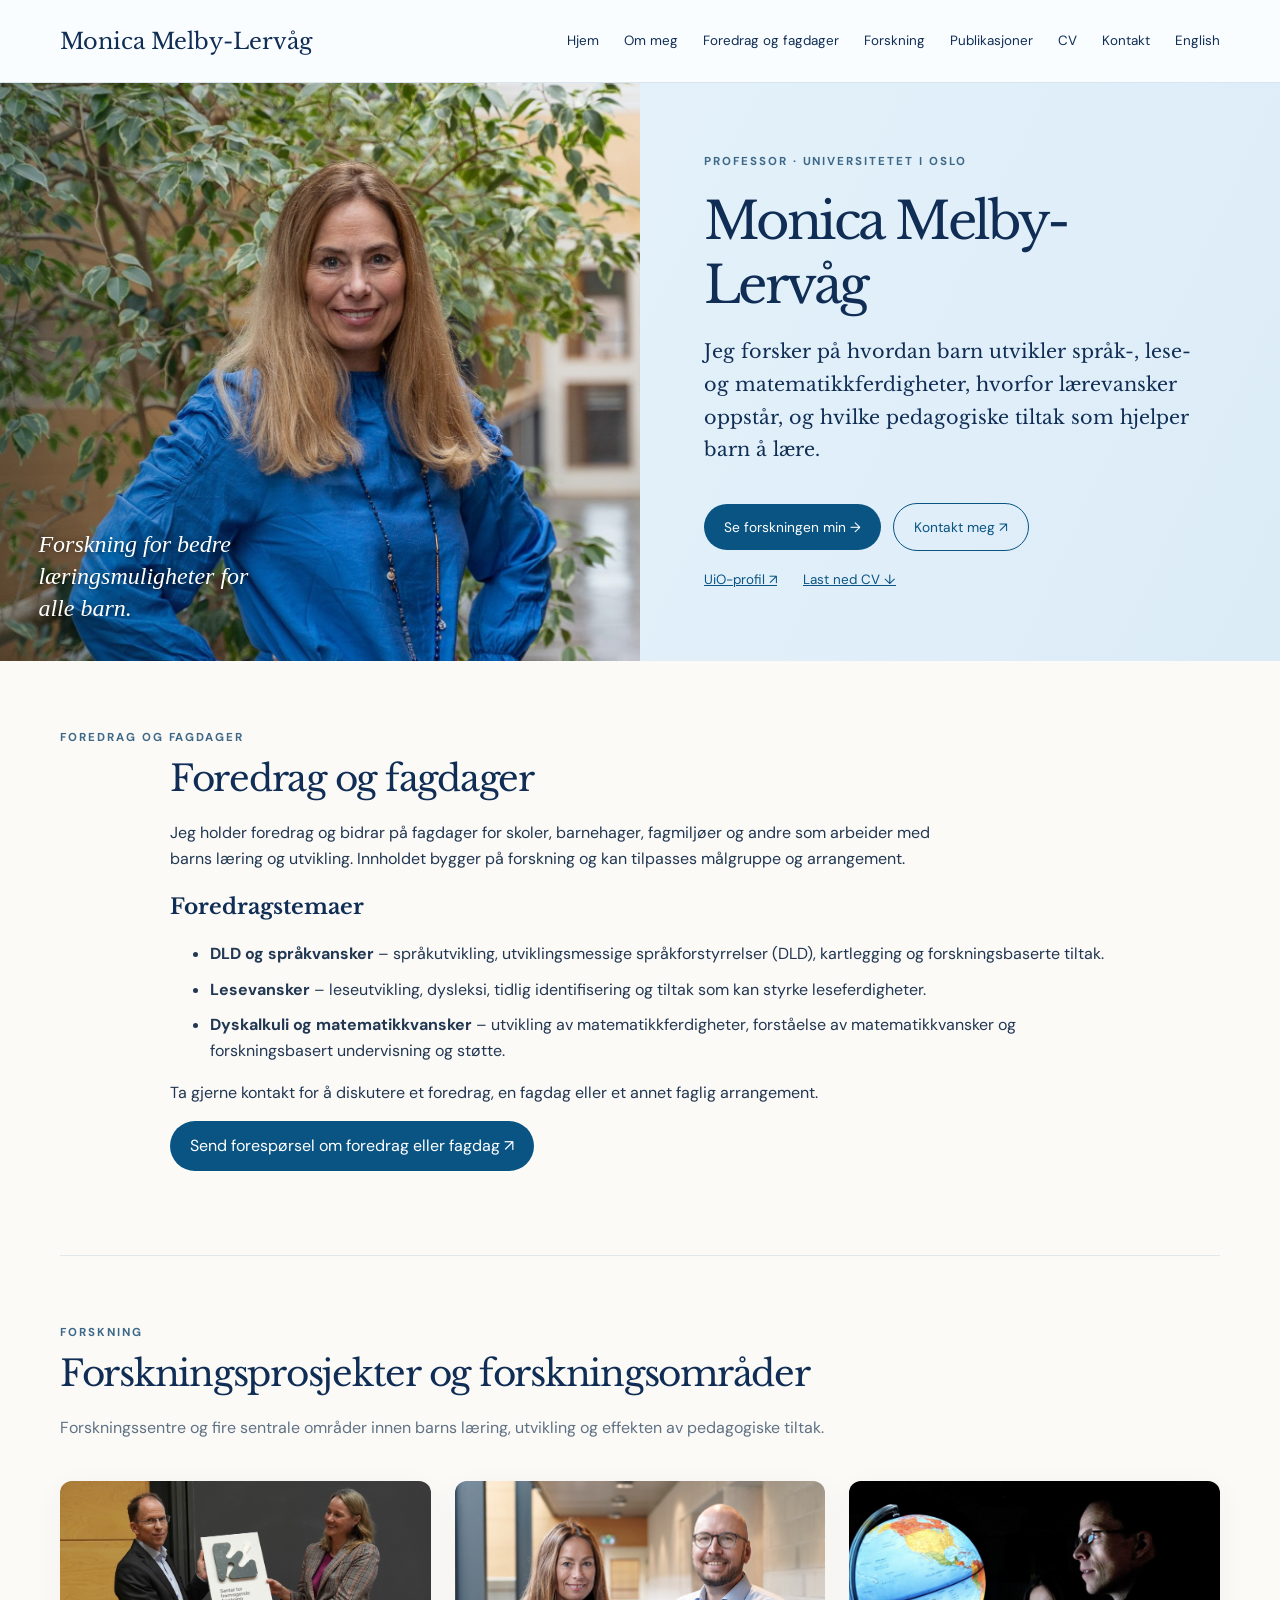
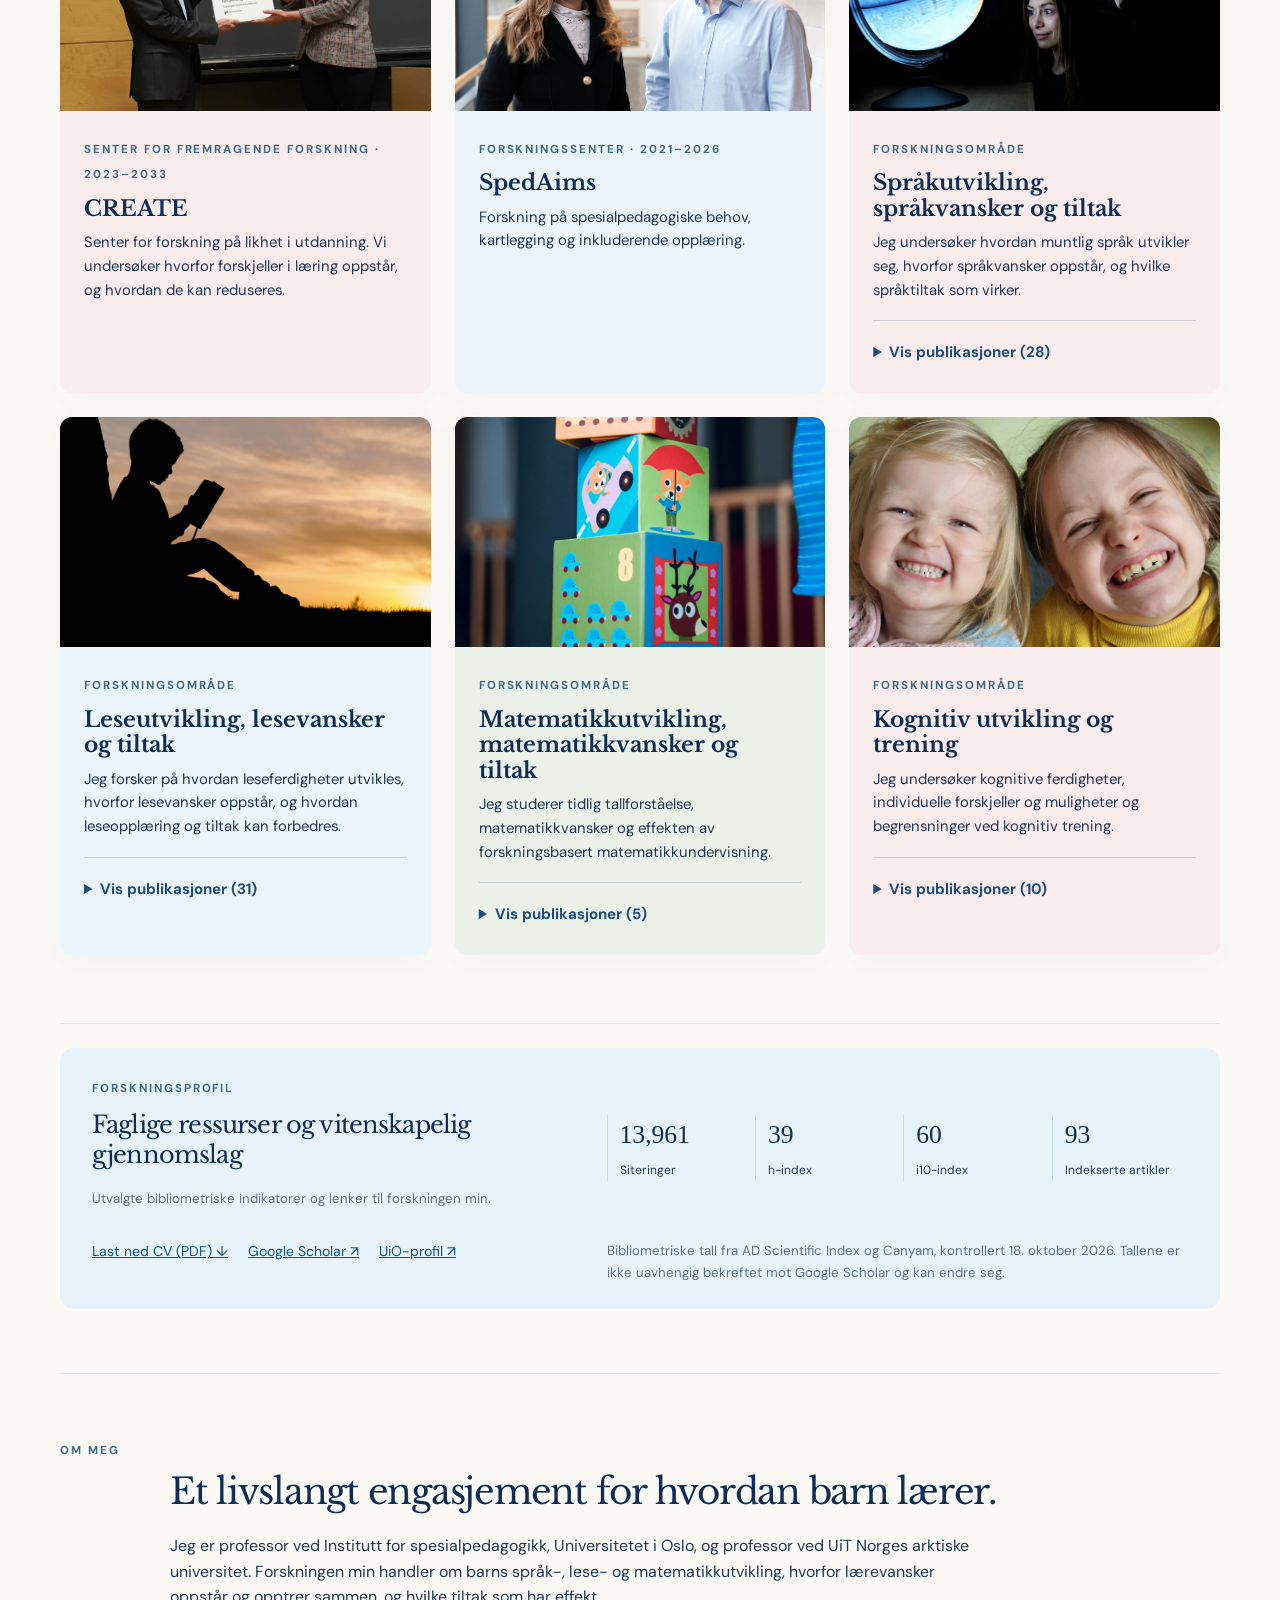
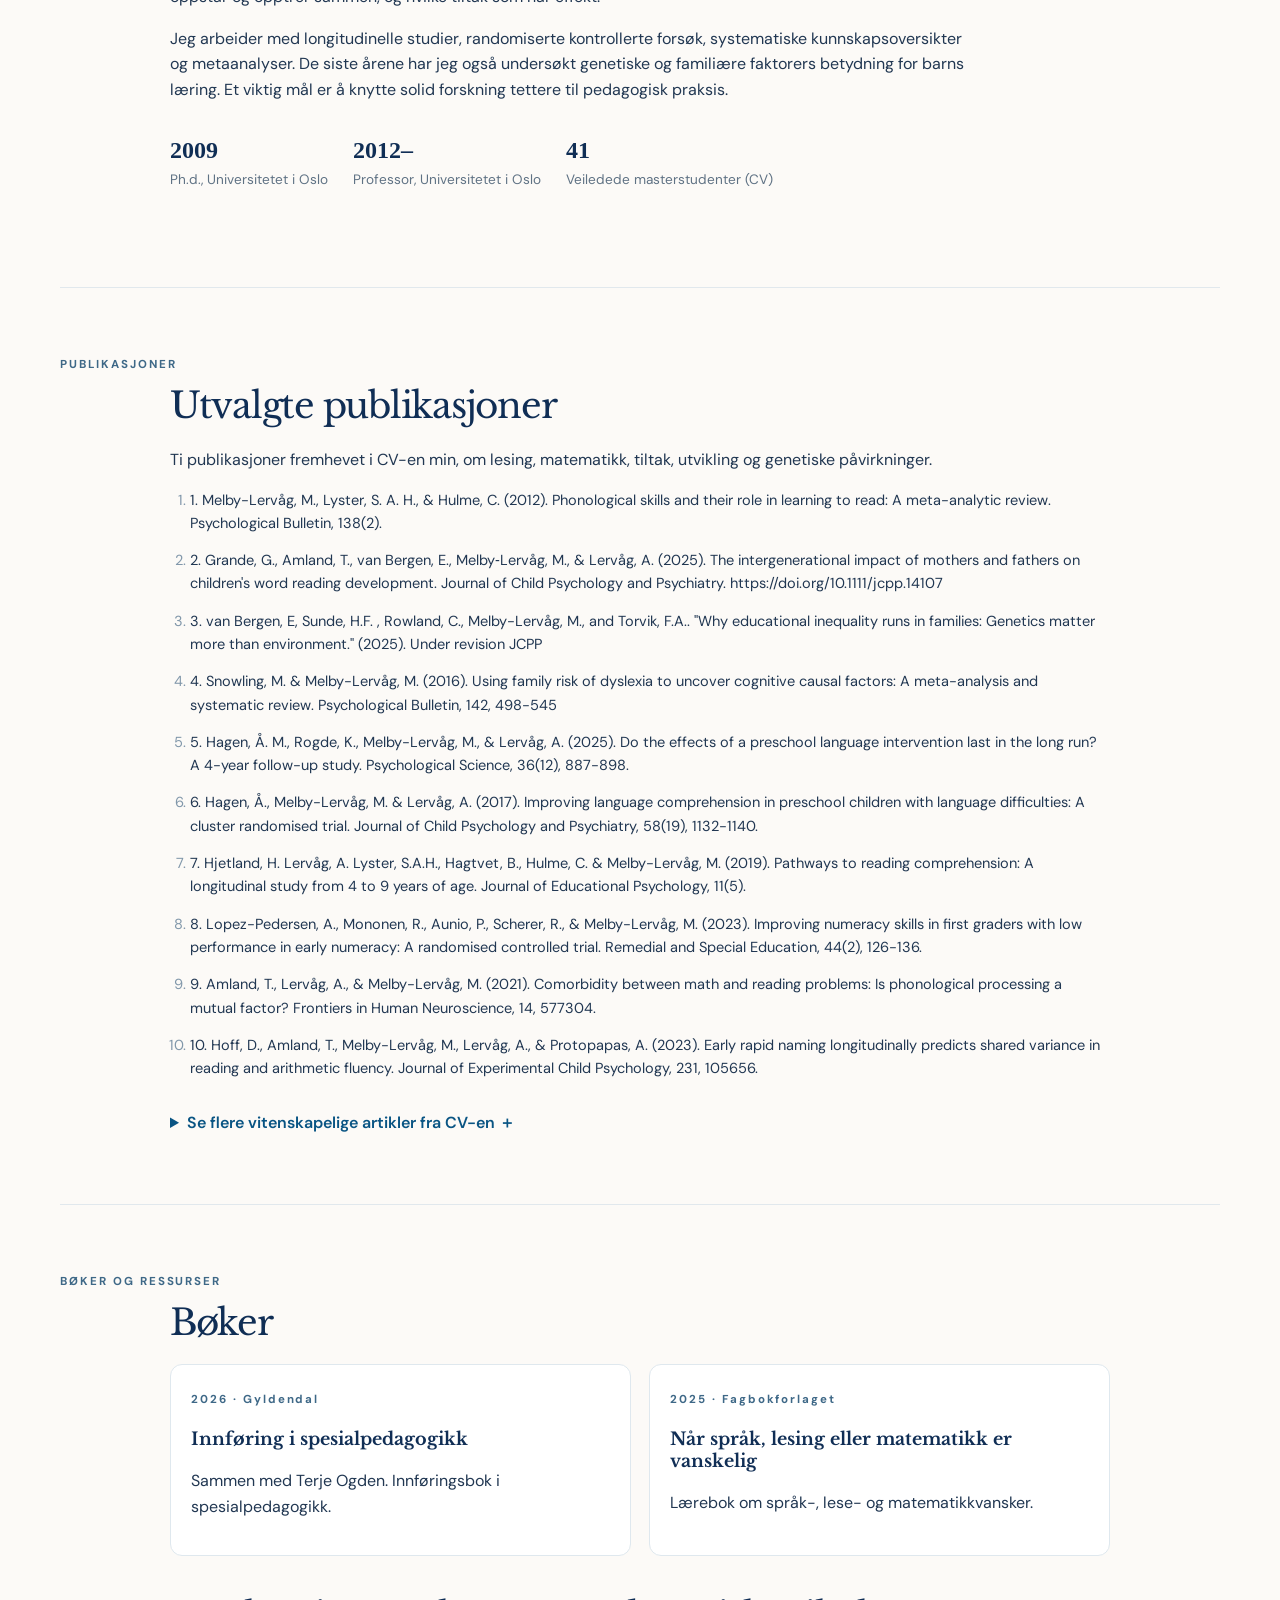
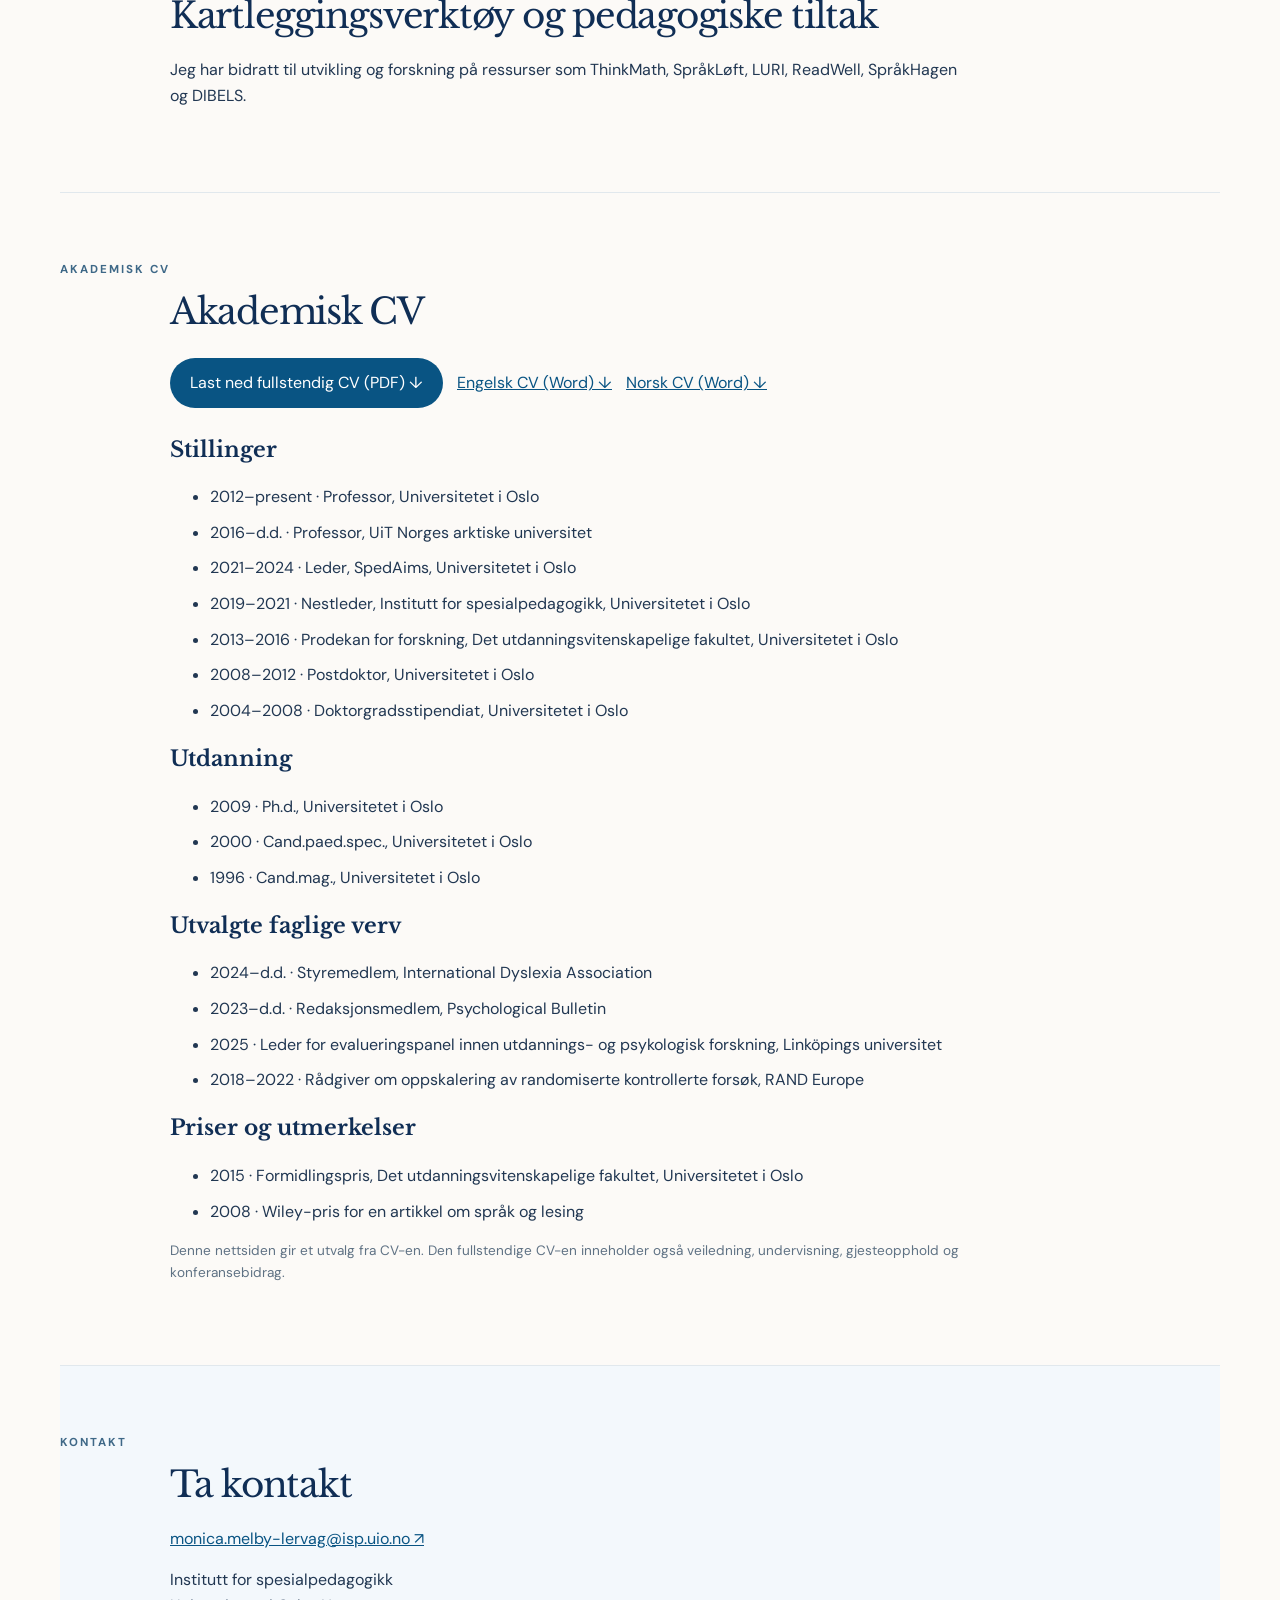
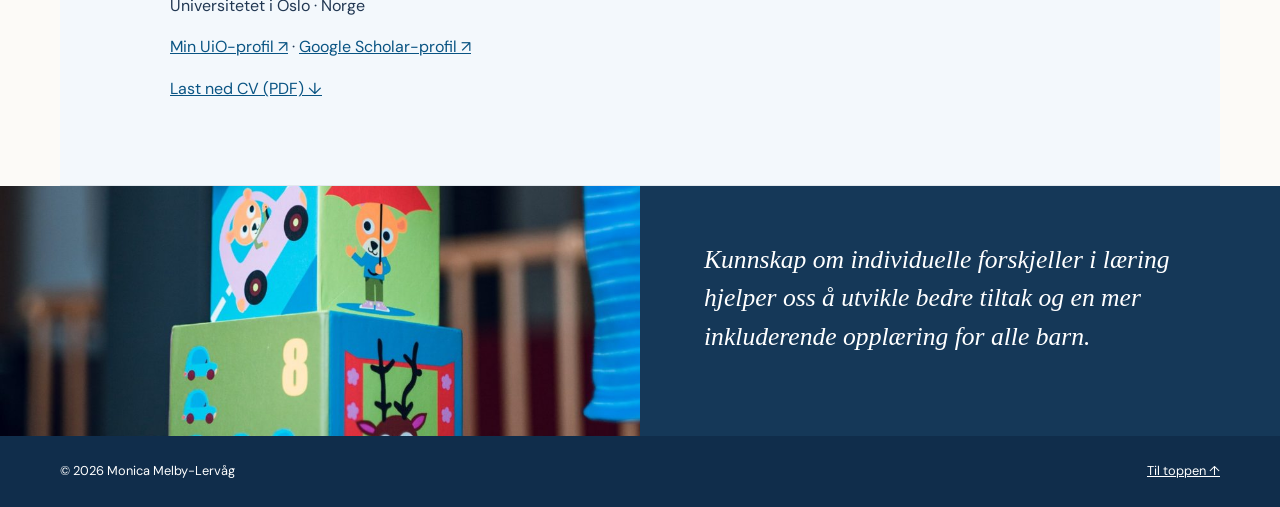
==== commit a2422f78: "Move Norwegian talks and professional development section directly below homepage hero" ====
--- a/no.html
+++ b/no.html
@@ -1,3 +1,3 @@
 <!DOCTYPE html>
 
-<html lang="no"><head><meta charset="utf-8"/><meta content="width=device-width,initial-scale=1" name="viewport"/><meta content="Monica Melby-Lervåg — professor i spesialpedagogikk ved Universitetet i Oslo. Forskning på språk, lesing, matematikk, lærevansker og tiltak." name="description"/><title>Monica Melby-Lervåg | Professor, Universitetet i Oslo</title><link href="style.css" rel="stylesheet"/><link rel="alternate" hreflang="en" href="index.html"/></head><body><header class="top"><div class="shell nav"><a class="brand" href="#top">Monica Melby-Lervåg</a><nav aria-label="Hovedmeny"><a href="#home">Hjem</a><a href="#about">Om meg</a><a href="#research">Forskning</a><a href="#publications">Publikasjoner</a><a href="#cv">CV</a><a href="#foredrag">Foredrag og fagdager</a><a href="#contact">Kontakt</a><a class="lang-switch" href="index.html" lang="en" hreflang="en">English</a></nav></div></header><main id="top"><section class="hero" id="home"><div class="hero-photo"><div class="hero-photo-quote">Forskning for bedre læringsmuligheter for alle barn.</div></div><div class="hero-copy"><div class="eyebrow">PROFESSOR · UNIVERSITETET I OSLO</div><h1>Monica Melby-Lervåg</h1><p class="intro">Jeg forsker på hvordan barn utvikler språk-, lese- og matematikkferdigheter, hvorfor lærevansker oppstår, og hvilke pedagogiske tiltak som hjelper barn å lære.</p><div class="actions"><a class="primary" href="#research">Se forskningen min →</a><a class="secondary" href="mailto:monica.melby-lervag@isp.uio.no">Kontakt meg ↗</a></div><div class="hero-links"><a href="https://www.uv.uio.no/isp/english/people/aca/monima/index.html" rel="noopener" target="_blank">UiO-profil ↗</a><a download="" href="Monica_Melby-Lervag_CV.pdf">Last ned CV ↓</a></div></div></section><section class="section shell" id="research"><div class="section-label">FORSKNING</div><div class="research-top"><div><h2>Forskningsprosjekter og forskningsområder</h2><p>Forskningssentre og fire sentrale områder innen barns læring, utvikling og effekten av pedagogiske tiltak.</p></div></div><div class="featured-projects"><article class="feature-card rose"><img alt="CREATE centre of excellence award ceremony" loading="lazy" src="images/create-award.jpg"/><div class="feature-body"><span class="eyebrow">SENTER FOR FREMRAGENDE FORSKNING · 2023–2033</span><h3>CREATE</h3><p>Senter for forskning på likhet i utdanning. Vi undersøker hvorfor forskjeller i læring oppstår, og hvordan de kan reduseres.</p></div></article><article class="feature-card blue"><img alt="Monica Melby-Lervåg with a colleague at the University of Oslo" loading="lazy" src="images/spedaims-team.jpg"/><div class="feature-body"><span class="eyebrow">FORSKNINGSSENTER · 2021–2026</span><h3>SpedAims</h3><p>Forskning på spesialpedagogiske behov, kartlegging og inkluderende opplæring.</p></div></article><article class="feature-card rose"><img alt="Illustration for Språkutvikling, språkvansker og tiltak" loading="lazy" src="images/language.jpg"/><div class="feature-body"><span class="eyebrow">FORSKNINGSOMRÅDE</span><h3>Språkutvikling, språkvansker og tiltak</h3><p>Jeg undersøker hvordan muntlig språk utvikler seg, hvorfor språkvansker oppstår, og hvilke språktiltak som virker.</p><details class="area-publications"><summary>Vis publikasjoner (28)</summary><ol class="area-bibliography"><li>Dolean, D. D., Lervåg, A. O., &amp; Melby-Lervåg, M. (2026). The Effectiveness of a Language Comprehension Intervention on the Language, Reading, and Writing Skills of Socioeconomically Disadvantaged Students. Reading Research Quarterly, 61(3). <a href="https://doi.org/10.1002/rrq.70123" rel="noopener noreferrer" target="_blank">DOI / source ↗</a></li><li>Hagen, Å. M., Rogde, K., Lervåg, A., Melby-Lervåg, M., &amp; Norbury, C. (2026). Long-term prognosis of low language proficiency in children. The Cochrane library, 2026(6). <a href="https://doi.org/10.1002/14651858.cd015268.pub2" rel="noopener noreferrer" target="_blank">DOI / source ↗</a></li><li>Hagen, Å. M., Rogde, K., Melby-Lervåg, M., &amp; Lervåg, A. (2025). Do the Effects of a Preschool Language Intervention Last in the Long Run? A 4-Year Follow-Up Study. Psychological Science, 36(12), 887-898. <a href="https://doi.org/10.1177/09567976251392219" rel="noopener noreferrer" target="_blank">DOI / source ↗</a></li><li>Grande, G., Diamanti, V., Protopapas, A., Melby-Lervåg, M., &amp; Lervåg, A. (2024). The development of morphological awareness and vocabulary: What influences what? Applied Psycholinguistics. <a href="https://doi.org/10.1017/S0142716424000213" rel="noopener noreferrer" target="_blank">DOI / source ↗</a></li><li>Nag, S., Vagh, S. B., Dulay, K. M., Snowling, M., Donolato, E., &amp; Melby-Lervåg, M. (2024). Home Learning Environments and Children’s Language and Literacy Skills: A Meta-Analytic Review of Studies Conducted in Low- and Middle-Income Countries. Psychological bulletin, 150(2), 132-153. <a href="https://doi.org/10.1037/bul0000417" rel="noopener noreferrer" target="_blank">DOI / source ↗</a></li><li>Donolato, E., Toffalini, E., Rogde, K., Nordahl-Hansen, A., Lervåg, A., Norbury, C. F., &amp; Melby-Lervåg, M. (2023). Oral language interventions can improve language outcomes in children with neurodevelopmental disorders: A systematic review and meta-analysis. Campbell Systematic Reviews, 19(4), 1-48. <a href="https://doi.org/10.1002/cl2.1368" rel="noopener noreferrer" target="_blank">DOI / source ↗</a></li><li>Bratlie, S. S., Brinchmann, E. I., Melby-Lervåg, M., &amp; Torkildsen, J. V. K. (2022). Morphology—A Gateway to Advanced Language: Meta-Analysis of Morphological Knowledge in Language-Minority Children. Review of Educational Research. <a href="https://doi.org/10.3102/00346543211073186" rel="noopener noreferrer" target="_blank">DOI / source ↗</a></li><li>Donolato, E., Cardillo, R., Mammarella, I. C., &amp; Melby-Lervåg, M. (2021). Research Review: Language and specific learning disorders in children and their co-occurrence with internalizing and externalizing problems: a systematic review and meta-analysis. Journal of Child Psychology and Psychiatry, 63(5), 507-518. <a href="https://doi.org/10.1111/jcpp.13536" rel="noopener noreferrer" target="_blank">DOI / source ↗</a></li><li>Karlsen, J., Hjetland, H. N., Hagtvet, B. E., Braeken, J., &amp; Melby-Lervåg, M. (2021). The concurrent and longitudinal relationship between narrative skills and other language skills in children. First language. <a href="https://doi.org/10.1177/0142723721995688" rel="noopener noreferrer" target="_blank">DOI / source ↗</a></li><li>Rogde, K., Hagen, Å. M., Lervåg, A., &amp; Melby-Lervåg, M. (2021). Improvement in oral language interventions: Differences and relation between effects on treatment-inherent measures and effects on standardized tests. Nordic Journal of Literacy Research, 7(2), 1-18. <a href="https://doi.org/10.23865/njlr.v7.2814" rel="noopener noreferrer" target="_blank">DOI / source ↗</a></li><li>Helland, S. S., Røysamb, E., Brandlistuen, R. E., Melby-Lervåg, M., &amp; Gustavson, K. (2020). A Common Family Factor Underlying Language Difficulties and Internalizing Problems: Findings From a Population-Based Sibling Study. Journal of Learning Disabilities, 53(5), 399-409. <a href="https://doi.org/10.1177/0022219420911634" rel="noopener noreferrer" target="_blank">DOI / source ↗</a></li><li>Hulme, C., Snowling, M. J., West, G., Lervåg, A., &amp; Melby-Lervåg, M. (2020). Children’s Language Skills Can Be Improved: Lessons From Psychological Science for Educational Policy. Current Directions in Psychological Science, 29(4), 372-377. <a href="https://doi.org/10.1177/0963721420923684" rel="noopener noreferrer" target="_blank">DOI / source ↗</a></li><li>Melby-Lervåg, M., Hagen, Å. M., &amp; Lervåg, A. (2019). Disentangling the far transfer of language comprehension gains using latent mediation models. Developmental Science. <a href="https://doi.org/10.1111/desc.12929" rel="noopener noreferrer" target="_blank">DOI / source ↗</a></li><li>Nordahl-Hansen, A., Donolato, E., Lervåg, A., Norbury, C. F., &amp; Melby-Lervåg, M. (2019). PROTOCOL: Language interventions for improving oral language outcomes in children with neurodevelopmental disorders: A systematic review. Campbell Systematic Reviews, 15:e1062(4), 1-21. <a href="https://doi.org/10.1002/cl2.1062" rel="noopener noreferrer" target="_blank">DOI / source ↗</a></li><li>Rogde, K., Hagen, Å. M., Melby-Lervåg, M., &amp; Lervåg, A. (2019). The effect of linguistic comprehension instruction on generalized language and reading comprehension skills: A systematic review. Campbell Systematic Reviews, 15:e1059(4), 1-37. <a href="https://doi.org/10.1002/cl2.1059" rel="noopener noreferrer" target="_blank">DOI / source ↗</a></li><li>Rogde, K., Melby-Lervåg, M., &amp; Lervåg, A. (2016). Improving the linguistic comprehension skills of second-language learners in preschool: A randomized trial study. Journal of Research on Educational Effectiveness. <a href="https://doi.org/10.1080/19345747.2016.1171935" rel="noopener noreferrer" target="_blank">DOI / source ↗</a></li><li>Klem, M., Melby-Lervåg, M., Hagtvet, B. E., Lyster, S. H., Gustafsson, J., &amp; Hulme, C. (2015). Sentence repetition is a measure of children's language skills rather than working memory limitations. Developmental Science, 18(1), 146-154. <a href="https://doi.org/10.1111/desc.12202" rel="noopener noreferrer" target="_blank">DOI / source ↗</a></li><li>Hagen, Å. M. M., Melby-Lervåg, M., &amp; Lervåg, A. (2015). Barn som strever med språk og leseferdigheter: Hvilke tiltak virker? In Solem, C. (Ed.), Dysleksivennlig skole. Dysleksi Norge.</li><li>Hagen, Å. M. M., Melby-Lervåg, M., &amp; Lervåg, A. (2014). Barn som strever med språk og leseferdigheter: Hvilke tiltak virker? Norwegian tidsskrift for logopedi, 60(4), 6-13.</li><li>Lervåg, A. &amp; Melby-Lervåg, M. (2014). Utvikling av språk og leseferdigheter hos minoritetsspråklige. In Wittek, L. &amp; Stray, J. H. (Eds.), Pedagogikk - en grunnbok (pp. 437-453). Cappelen Damm Akademisk.</li><li>Melby-Lervåg, M. &amp; Lervåg, A. (2014). Språklig utvikling hos barn fra null til fem år. In Glaser, V., Størksen, I., &amp; Drugli, M. B. (Eds.), Utvikling, lek og læring i barnehagen. Forskning og praksis. Fagbokforlaget.</li><li>Melby-Lervåg, M. (2013). Preventing Literacy Failure in Children at Risk: Effects from a Preschool Intervention on Language and Literacy. A Comparative Study of Effects from an Oral Language Intervention on Native Norwegian Speaking Children and Bilingual Minority Children. In Johnsen, B. H. (Ed.), Research Project Preparation within Education and Special Needs Education. Introduction to Theory of Science, Project Planning and Research Plans (pp. 172-186). Cappelen Damm Akademisk.</li><li>Melby-Lervåg, M. &amp; Lervåg, A. (2012). Barnets språkutvikling. Spedbarnsboken, 140-140.</li><li>Melby-Lervåg, M., Lervåg, A., Lyster, S. H., Klem, M., Hagtvet, B. E., &amp; Hulme, C. (2012). Nonword repetition ability does not appear to be a causal influence on children’s vocabulary development. Psychological Science, 23(10), 1069-1098. <a href="https://doi.org/10.1177/0956797612443833" rel="noopener noreferrer" target="_blank">DOI / source ↗</a></li><li>Melby-Lervåg, M. (2011). Effekten av språkstimulering i førskolelader [i.e. førskolealder] på senere leseforståelse : hva kan forskning fortelle oss? Spesialpedagogikk, 76(2), 41-51.</li><li>Næss, K. B., Lyster, S. H., Hulme, C., &amp; Melby-Lervåg, M. (2011). Language and verbal short-term memory skills in children with Down syndrome: A meta-analytic review. Research in Developmental Disabilities, 32(6), 2225-2234. <a href="https://doi.org/10.1016/j.ridd.2011.05.014" rel="noopener noreferrer" target="_blank">DOI / source ↗</a></li><li>Melby-Lervåg, M. (2010). Kognitive markører for dysleksi og spesifikke språkvansker : utredning av dysleksi og spesifikke språkvansker: hvilke oppgaver er egnet som mulige kognitive markører? Skolepsykologi, 45(6), 37-56.</li><li>Melby-Lervåg, M. (2010). Nonordrepetisjon og setningsminne hos barn med spesifikke språkvansker: Hva karakteriserer deres ferdigheter og hvordan kan dette tolkes? Norwegian tidsskrift for logopedi, 56(1), 5-12.</li></ol></details></div></article><article class="feature-card blue"><img alt="Illustration for Leseutvikling, lesevansker og tiltak" loading="lazy" src="images/better-reading.jpg"/><div class="feature-body"><span class="eyebrow">FORSKNINGSOMRÅDE</span><h3>Leseutvikling, lesevansker og tiltak</h3><p>Jeg forsker på hvordan leseferdigheter utvikles, hvorfor lesevansker oppstår, og hvordan leseopplæring og tiltak kan forbedres.</p><details class="area-publications"><summary>Vis publikasjoner (31)</summary><ol class="area-bibliography"><li>Grande, G., Amland, T., Bergen, E. V., Melby-Lervåg, M., &amp; Lervåg, A. (2025). The intergenerational impact of mothers and fathers on children’s word reading development. Journal of Child Psychology and Psychiatry, 66(7), 946-955. <a href="https://doi.org/10.1111/jcpp.14107" rel="noopener noreferrer" target="_blank">DOI / source ↗</a></li><li>Walquist-Sørli, L., Melby-Lervåg, M., Friborg, O., &amp; Nergård-Nilssen, T. (2025). Speech sound skills, language comprehension, and early reading development in poor readers. Journal of Child Language. <a href="https://doi.org/10.1017/S0305000925100329" rel="noopener noreferrer" target="_blank">DOI / source ↗</a></li><li>Lyster, S. A. H., Melby-Lervåg, M., &amp; Hofslundsengen, H. C. (2025). Lese- og skrivevansker. In Befring, E. &amp; Næss, K. B. (Eds.), Spesialpedagogikk (pp. 379-410). Cappelen Damm Akademisk.</li><li>Diamanti, V., Grande, G. G., Protopapas, A., Melby-Lervåg, M., &amp; Lervåg, A. (2024). Preschool Morphological Awareness and Developmental Change in Early Reading Ability. Scientific Studies of Reading. <a href="https://doi.org/10.1080/10888438.2024.2370843" rel="noopener noreferrer" target="_blank">DOI / source ↗</a></li><li>Sørli, L. W., Caglar-Ryeng, Ø., Furnes, B. R., Nilssen, T. N., Donolato, E., &amp; Melby-Lervåg, M. (2024). Are Speech Sound Difficulties Risk Factors for Difficulties in Language and Reading Skills? A Systematic Review and Meta-Analysis. Journal of Speech, Language and Hearing Research, 68(1), 164-177. <a href="https://doi.org/10.1044/2024_JSLHR-24-00170" rel="noopener noreferrer" target="_blank">DOI / source ↗</a></li><li>Gunnerud, H. L., Foldnes, N., &amp; Melby-Lervåg, M. (2022). Levels of skills and predictive patterns of reading comprehension in bilingual children with an early age of acquisition. Reading and writing. <a href="https://doi.org/10.1007/s11145-022-10286-2" rel="noopener noreferrer" target="_blank">DOI / source ↗</a></li><li>Lervåg, A. &amp; Melby-Lervåg, M. (2022). Early prediction of learning outcomes in reading. In Skeide, M. A. (Ed.), he Cambridge Handbook of Dyslexia and Dyscalculia (Cambridge Handbooks in Psychology) (pp. 305-317). Cambridge University Press. <a href="https://doi.org/10.1017/9781108973595.024" rel="noopener noreferrer" target="_blank">DOI / source ↗</a></li><li>Lervåg, A. &amp; Melby-Lervåg, M. (2022). Modeling the Development of Reading Comprehension. In Snowling, M. J., Hulme, C., &amp; Nation, K. (Eds.), The Science of Reading: A Handbook (Wiley Blackwell Handbooks of Developmental Psychology) 2nd Edition (pp. 280-297). Wiley-Blackwell.</li><li>Dolean, D., Lervåg, A., Visu-Petra, L., &amp; Melby-Lervåg, M. (2021). Language skills, and not executive functions, predict the development of reading comprehension of early readers: evidence from an orthographically transparent language. Reading and writing. <a href="https://doi.org/10.1007/s11145-020-10107-4" rel="noopener noreferrer" target="_blank">DOI / source ↗</a></li><li>Thurmann-Moe, A. C., Melby-Lervåg, M., &amp; Lervåg, A. (2021). Effects of Articulatory Consciousness Training in First Graders with a Reading Delay: A Randomised Control Trial. Scandinavian Journal of Educational Research, 1-18. <a href="https://doi.org/10.1080/00313831.2020.1869823" rel="noopener noreferrer" target="_blank">DOI / source ↗</a></li><li>Thurmann-Moe, A. C., Melby-Lervåg, M., &amp; Lervåg, A. (2021). The impact of articulatory consciousness training on reading and spelling literacy in students with severe dyslexia: an experimental single case study. Annals of Dyslexia. <a href="https://doi.org/10.1007/s11881-021-00225-1" rel="noopener noreferrer" target="_blank">DOI / source ↗</a></li><li>Hjetland, H. N., Brinchmann, E. I., Scherer, R., Hulme, C., &amp; Melby-Lervåg, M. (2020). Preschool pathways to reading comprehension: A systematic meta-analytic review. Educational Research Review, 30:100323, 1-23. <a href="https://doi.org/10.1016/j.edurev.2020.100323" rel="noopener noreferrer" target="_blank">DOI / source ↗</a></li><li>Lervåg, A., Dolean, D., Tincas, I., &amp; Melby-Lervåg, M. (2019). Socioeconomic background, nonverbal IQ and school absence affects the development of vocabulary and reading comprehension in children living in severe poverty. Developmental Science, 22(5). <a href="https://doi.org/10.1111/desc.12858" rel="noopener noreferrer" target="_blank">DOI / source ↗</a></li><li>Dolean, D., Melby-Lervåg, M., Tincas, I., Damsa, C. I., &amp; Lervåg, A. (2019). Achievement gap: Socioeconomic status affects reading development beyond language and cognition in children facing poverty. Learning and Instruction, 63. <a href="https://doi.org/10.1016/j.learninstruc.2019.101218" rel="noopener noreferrer" target="_blank">DOI / source ↗</a></li><li>Hjetland, H. N., Lervåg, A., Lyster, S. H., Hagtvet, B. E., Hulme, C., &amp; Melby-Lervåg, M. (2019). Pathways to Reading Comprehension: A Longitudinal Study From 4 to 9 Years of Age. Journal of Educational Psychology, 111(5), 751-763. <a href="https://doi.org/10.1037/edu0000321" rel="noopener noreferrer" target="_blank">DOI / source ↗</a></li><li>Lyster, S. H., Melby-Lervåg, M., &amp; Hofslundsengen, H. C. (2019). Lese- og skrivevansker. In Befring, E., Næss, K. B., &amp; Tangen, R. S. (Eds.), Spesialpedagogikk (pp. 338-364). Cappelen Damm Akademisk.</li><li>Lervåg, A., Hulme, C., &amp; Melby-Lervåg, M. (2018). Unpicking the Developmental Relationship Between Oral Language Skills and Reading Comprehension: It's Simple, But Complex. Child Development, 89(5), 1821-1838. <a href="https://doi.org/10.1111/cdev.12861" rel="noopener noreferrer" target="_blank">DOI / source ↗</a></li><li>Hjetland, H. N., Brinchmann, E. I., Scherer, R., &amp; Melby-Lervåg, M. (2017). Preschool predictors of later reading comprehension ability: a systematic review. Campbell Systematic Reviews, 14. <a href="https://doi.org/10.4073/csr.2017.14" rel="noopener noreferrer" target="_blank">DOI / source ↗</a></li><li>Snowling, M. J. &amp; Melby-Lervåg, M. (2016). Oral language deficits in familial dyslexia: A meta-analysis and review. Psychological bulletin, 142(5), 498-545. <a href="https://doi.org/10.1037/bul0000037" rel="noopener noreferrer" target="_blank">DOI / source ↗</a></li><li>Hjetland, H. N., Brinchmann, E. I., Lyster, S. H., Hagtvet, B. E., &amp; Melby-Lervåg, M. (2015). PROTOCOL: Preschool Predictors of Later Reading Comprehension Ability: A Systematic Review. Campbell Systematic Reviews, 11(1), 1-40. <a href="https://doi.org/10.1002/CL2.139" rel="noopener noreferrer" target="_blank">DOI / source ↗</a></li><li>Melby-Lervåg, M. &amp; Lervåg, A. (2014). Effects of educational interventions targeting reading comprehension and underlying components. Child Development Perspectives (CDP), 8(2), 96-100. <a href="https://doi.org/10.1111/cdep.12068" rel="noopener noreferrer" target="_blank">DOI / source ↗</a></li><li>Melby-Lervåg, M. &amp; Lervåg, A. (2014). Reading Comprehension and its Underlying Components in Second Language Learners: A Meta-analysis of Studies Comparing First and Second Language Learners. Psychological bulletin, 140(2), 409-433. <a href="https://doi.org/10.1037/a0033890" rel="noopener noreferrer" target="_blank">DOI / source ↗</a></li><li>Melby-Lervåg, M. (2012). Arv, miljø og dysleksi : metoder, hovedfunn og implikasjoner for praksis. Spesialpedagogikk, 77(2), 43-55.</li><li>Melby-Lervåg, M. &amp; Lervåg, A. O. (2012). Oral language skills moderate nonword repetition skills in children with dyslexia: A meta-analysis of the role of nonword repetition skills in dyslexia. Scientific Studies of Reading, 16(1), 1-34. <a href="https://doi.org/10.1080/10888438.2010.537715" rel="noopener noreferrer" target="_blank">DOI / source ↗</a></li><li>Melby-Lervåg, M., Lyster, S. H., &amp; Hulme, C. (2012). Phonological Skills and Their Role in Learning to Read: A Meta-Analytic Review. Psychological bulletin, 138(2), 322-352. <a href="https://doi.org/10.1037/a0026744" rel="noopener noreferrer" target="_blank">DOI / source ↗</a></li><li>Næss, K. B., Melby-Lervåg, M., Hulme, C., &amp; Lyster, S. H. (2012). Reading skills in children with Down syndrome: A meta-analytic review. Research in Developmental Disabilities, 33(2), 737-747. <a href="https://doi.org/10.1016/j.ridd.2011.09.019" rel="noopener noreferrer" target="_blank">DOI / source ↗</a></li><li>Melby-Lervåg, M. &amp; Lervåg, A. O. (2011). Cross-linguistic transfer of oral language, decoding, phonological awareness, and reading comprehension: A meta-analysis of the correlational evidence. Journal of Research in Reading, 34(1), 114-135. <a href="https://doi.org/10.1111/j.1467-9817.2010.01477.x" rel="noopener noreferrer" target="_blank">DOI / source ↗</a></li><li>Melby-Lervåg, M. &amp; Lervåg, A. O. (2011). Hvilken betydning har morsmålsferdigheter for utviklingen av leseforståelse og dets underliggende komponenter på andrespråket? Norwegian pedagogisk tidsskrift, 95(5), 330-341.</li><li>Melby-Lervåg, M. (2011). The Relative Predictive Contribution and Causal Role of Phoneme Awareness, Rhyme Awareness and Verbal Short-Term Memory in Reading Skills: A Review. Scandinavian Journal of Educational Research, 56(4), 363-380. <a href="https://doi.org/10.1080/00313831.2011.594611" rel="noopener noreferrer" target="_blank">DOI / source ↗</a></li><li>Hagtvet, B. E., Lyster, S. H., Melby-Lervåg, M., Næss, K. B., Hjetland, H. N., Engevik, L. I., Hølland, S., Karlsen, J., Klem, M., &amp; Kruse, J. (2011). Ordforråd i førskolealder og senere leseferdigheter - En metaanalytisk tilnærming. Spesialpedagogikk(1).</li><li>Lervåg, A. O. &amp; Melby-Lervåg, M. (2009). Muntlig språk, ordavkoding og leseforståelse hos tospråklige: En sammenfatning av empiriske studier. Norwegian pedagogisk tidsskrift, 93(4), 264-279.</li></ol></details></div></article><article class="feature-card sage"><img alt="Illustration for Matematikkutvikling, matematikkvansker og tiltak" loading="lazy" src="images/literacy-numeracy.jpg"/><div class="feature-body"><span class="eyebrow">FORSKNINGSOMRÅDE</span><h3>Matematikkutvikling, matematikkvansker og tiltak</h3><p>Jeg studerer tidlig tallforståelse, matematikkvansker og effekten av forskningsbasert matematikkundervisning.</p><details class="area-publications"><summary>Vis publikasjoner (5)</summary><ol class="area-bibliography"><li>Høgetveit, A. M., Canrinus, E. T., Donolato, E., &amp; Melby‐Lervåg, M. (2026). Research Review: Mathematical skills in children with developmental language disorder – a systematic review and meta‐analysis. Journal of Child Psychology and Psychiatry. <a href="https://doi.org/10.1111/jcpp.70138" rel="noopener noreferrer" target="_blank">DOI / source ↗</a></li><li>Wahl, H. N., Donolato, E., Melby-Lervåg, M., &amp; Lervåg, A. (2025). The psychometric properties of two math anxiety scales in a sample of Norwegian primary school children. Scandinavian Journal of Educational Research, 70(1), 147-163. <a href="https://doi.org/10.1080/00313831.2025.2459906" rel="noopener noreferrer" target="_blank">DOI / source ↗</a></li><li>Amland, T., Grande, G., Scherer, R., Lervåg, A., &amp; Melby-Lervåg, M. (2024). Cognitive Factors Underlying Mathematical Skills: A Systematic Review and Meta-Analysis. Psychological bulletin. <a href="https://doi.org/10.1037/bul0000457" rel="noopener noreferrer" target="_blank">DOI / source ↗</a></li><li>Hoff, D. A., Amland, T., Melby-Lervåg, M., Lervåg, A., &amp; Protopapas, A. (2023). Early rapid naming longitudinally predicts shared variance in reading and arithmetic fluency. Journal of Experimental Child Psychology, 231. <a href="https://doi.org/10.1016/j.jecp.2023.105656" rel="noopener noreferrer" target="_blank">DOI / source ↗</a></li><li>Amland, T., Lervåg, A., &amp; Melby-Lervåg, M. (2021). Comorbidity Between Math and Reading Problems: Is Phonological Processing a Mutual Factor? Frontiers in Human Neuroscience, 14. <a href="https://doi.org/10.3389/fnhum.2020.577304" rel="noopener noreferrer" target="_blank">DOI / source ↗</a></li></ol></details></div></article><article class="feature-card rose"><img alt="Illustration for Kognitiv utvikling og trening" loading="lazy" src="images/research.jpg"/><div class="feature-body"><span class="eyebrow">FORSKNINGSOMRÅDE</span><h3>Kognitiv utvikling og trening</h3><p>Jeg undersøker kognitive ferdigheter, individuelle forskjeller og muligheter og begrensninger ved kognitiv trening.</p><details class="area-publications"><summary>Vis publikasjoner (10)</summary><ol class="area-bibliography"><li>West, G., Melby-Lervåg, M., &amp; Hulme, C. (2021). Is a procedural learning deficit a causal risk factor for developmental language disorder or dyslexia? A meta-analytic review. Developmental Science, 57(5), 749-770. <a href="https://doi.org/10.1037/dev0001172" rel="noopener noreferrer" target="_blank">DOI / source ↗</a></li><li>Gunnerud, H. L., Braak, D. T., Reikerås, E. K. L., Donolato, E., &amp; Melby-Lervåg, M. (2020). Is bilingualism related to a cognitive advantage in children? A systematic review and meta-analysis. Psychological bulletin, 146(12), 1059-1083. <a href="https://doi.org/10.1037/bul0000301" rel="noopener noreferrer" target="_blank">DOI / source ↗</a></li><li>Melby-Lervåg, M. &amp; Hulme, C. (2016). There is no convincing evidence that working memory training is effective: A reply to Au et al. (2014) and Karbach and Verhaeghen (2014). Psychonomic Bulletin &amp; Review, 23(1), 324-330. <a href="https://doi.org/10.3758/s13423-015-0862-z" rel="noopener noreferrer" target="_blank">DOI / source ↗</a></li><li>Melby-Lervåg, M., Redick, T. S., &amp; Hulme, C. (2016). Working Memory Training Does Not Improve Performance on Measures of Intelligence or Other Measures of “Far Transfer”: Evidence From a Meta-Analytic Review. Perspectives on Psychological Science, 11(4), 512-534. <a href="https://doi.org/10.1177/1745691616635612" rel="noopener noreferrer" target="_blank">DOI / source ↗</a></li><li>Redick, T. S., Shipstead, Z., Wiemers, E. A., Melby-Lervåg, M., &amp; Hulme, C. (2015). What’s Working in Working Memory Training? An Educational Perspective. Educational Psychology Review. <a href="https://doi.org/10.1007/s10648-015-9314-6" rel="noopener noreferrer" target="_blank">DOI / source ↗</a></li><li>Melby-Lervåg, M. &amp; Hulme, C. (2013). Is Working Memory Training Effective? A Meta-Analytic Review. Developmental Psychology, 49(2), 270-291. <a href="https://doi.org/10.1037/a0028228" rel="noopener noreferrer" target="_blank">DOI / source ↗</a></li><li>Melby-Lervåg, M. &amp; Hulme, C. (2012). Current Evidence Does not Support the Claims made for CogMed working Memory Training. Journal of Applied Research in Memory and Cognition, 1(3), 197-197. <a href="https://doi.org/10.1016/j.jarmac.2012.06.006" rel="noopener noreferrer" target="_blank">DOI / source ↗</a></li><li>Melby-Lervåg, M. (2010). Kan arbeidsminnetrening hjelpe barn med språkrelaterte vansker? : en vurdering av teoretisk og empirisk grunnlag for arbeidsminnetrening. Norwegian tidsskrift for logopedi, 56(4), 24-32.</li><li>Melby-Lervåg, M. &amp; Hulme, C. (2010). Serial and Free Recall in children can be improved by training: Evidence for the importance of phonological and semantic representations in immediate memory tasks. Psychological Science, 21(11), 1694-1700. <a href="https://doi.org/10.1177/0956797610385355" rel="noopener noreferrer" target="_blank">DOI / source ↗</a></li><li>Melby-Lervåg, M. (2009). Phonological representations, verbal short-term memory and reading skills [Doctoral dissertation, monography]. University of Oslo.</li></ol></details></div></article></div></section><section class="section shell impact-section" id="impact"><div class="impact-banner"><div class="impact-intro"><span class="eyebrow">FORSKNINGSPROFIL</span><h2>Faglige ressurser og vitenskapelig gjennomslag</h2><p>Utvalgte bibliometriske indikatorer og lenker til forskningen min.</p></div><div class="impact-compact"><div><strong>13,961</strong><span>Siteringer</span></div><div><strong>39</strong><span>h-index</span></div><div><strong>60</strong><span>i10-index</span></div><div><strong>93</strong><span>Indekserte artikler</span></div></div><div class="resource-links"><a download="" href="Monica_Melby-Lervag_CV.pdf">Last ned CV (PDF) ↓</a><a href="https://scholar.google.com/citations?user=DhjXRt4AAAAJ&amp;hl=en" rel="noopener" target="_blank">Google Scholar ↗</a><a href="https://www.uv.uio.no/isp/english/people/aca/monima/index.html" rel="noopener" target="_blank">UiO-profil ↗</a></div><p class="impact-source">Bibliometriske tall fra AD Scientific Index og Canyam, kontrollert 18. oktober 2026. Tallene er ikke uavhengig bekreftet mot Google Scholar og kan endre seg.</p></div></section><section class="section shell" id="about"><div class="section-label">OM MEG</div><div class="section-body"><h2>Et livslangt engasjement for hvordan barn lærer.</h2><p>Jeg er professor ved Institutt for spesialpedagogikk, Universitetet i Oslo, og professor ved UiT Norges arktiske universitet. Forskningen min handler om barns språk-, lese- og matematikkutvikling, hvorfor lærevansker oppstår og opptrer sammen, og hvilke tiltak som har effekt.</p><p>Jeg arbeider med longitudinelle studier, randomiserte kontrollerte forsøk, systematiske kunnskapsoversikter og metaanalyser. De siste årene har jeg også undersøkt genetiske og familiære faktorers betydning for barns læring. Et viktig mål er å knytte solid forskning tettere til pedagogisk praksis.</p><div class="stats"><div><b>2009</b><span>Ph.d., Universitetet i Oslo</span></div><div><b>2012–</b><span>Professor, Universitetet i Oslo</span></div><div><b>41</b><span>Veiledede masterstudenter (CV)</span></div></div></div></section><section class="section shell" id="publications"><div class="section-label">PUBLIKASJONER</div><div class="section-body"><h2>Utvalgte publikasjoner</h2><p>Ti publikasjoner fremhevet i CV-en min, om lesing, matematikk, tiltak, utvikling og genetiske påvirkninger.</p><ol class="bibliography"><li>1. Melby-Lervåg, M., Lyster, S. A. H., &amp; Hulme, C. (2012). Phonological skills and their role in learning to read: A meta-analytic review. Psychological Bulletin, 138(2).</li><li>2. Grande, G., Amland, T., van Bergen, E., Melby‐Lervåg, M., &amp; Lervåg, A. (2025). The intergenerational impact of mothers and fathers on children's word reading development. Journal of Child Psychology and Psychiatry. https://doi.org/10.1111/jcpp.14107</li><li>3. van Bergen, E, Sunde, H.F. ,  Rowland, C.,  Melby-Lervåg, M., and Torvik, F.A.. "Why educational inequality runs in families: Genetics matter more than environment." (2025). Under revision JCPP</li><li>4. Snowling, M. &amp; Melby-Lervåg, M. (2016). Using family risk of dyslexia to uncover cognitive causal factors: A meta-analysis and systematic review. Psychological Bulletin, 142, 498-545</li><li>5. Hagen, Å. M., Rogde, K., Melby-Lervåg, M., &amp; Lervåg, A. (2025). Do the effects of a preschool language intervention last in the long run? A 4-year follow-up study. Psychological Science, 36(12), 887-898.</li><li>6. Hagen, Å., Melby-Lervåg, M. &amp; Lervåg, A. (2017). Improving language comprehension in preschool children with language difficulties: A cluster randomised trial. Journal of Child Psychology and Psychiatry, 58(19), 1132-1140.</li><li>7. Hjetland, H. Lervåg, A. Lyster, S.A.H., Hagtvet, B., Hulme, C. &amp; Melby-Lervåg, M. (2019). Pathways to reading comprehension: A longitudinal study from 4 to 9 years of age. Journal of Educational Psychology, 11(5).</li><li>8. Lopez-Pedersen, A., Mononen, R., Aunio, P., Scherer, R., &amp; Melby-Lervåg, M. (2023). Improving numeracy skills in first graders with low performance in early numeracy: A randomised controlled trial. Remedial and Special Education, 44(2), 126-136.</li><li>9. Amland, T., Lervåg, A., &amp; Melby-Lervåg, M. (2021). Comorbidity between math and reading problems: Is phonological processing a mutual factor? Frontiers in Human Neuroscience, 14, 577304.</li><li>10. Hoff, D., Amland, T., Melby-Lervåg, M., Lervåg, A., &amp; Protopapas, A. (2023). Early rapid naming longitudinally predicts shared variance in reading and arithmetic fluency. Journal of Experimental Child Psychology, 231, 105656.</li></ol><details><summary>Se flere vitenskapelige artikler fra CV-en <span>＋</span></summary><ol class="bibliography additional"><li>Amland, T., Lervåg, A., &amp; Melby-Lervåg, M. (2021). Comorbidity Between Math and Reading Problems: Is Phonological Processing a Mutual Factor? Frontiers in Human Neuroscience, 14. https://doi.org/10.3389/fnhum.2020.577304</li><li>Amland, T., Grande, G., Scherer, R., Lervåg, A., &amp; Melby-Lervåg, M. (2024). Cognitive Factors Underlying Mathematical Skills: A Systematic Review and Meta-Analysis. Psychological bulletin. https://doi.org/10.1037/bul0000457</li><li>Arnesen, A., Braeken, J., Ogden, T., &amp; Melby-Lervåg, M. (2018). Assessing Children’s Social Functioning and Reading Proficiency: A Systematic Review of the Quality of Educational Assessment Instruments Used in Norwegian Elementary Schools. Scandinavian Journal of Educational Research, 1-26. https://doi.org/10.1080/00313831.2017.1420685</li><li>Arnesen, A., Smolkowski, K., Ogden, T., &amp; Melby-Lervåg, M. (2018). Validation of the Elementary Social Behaviour Assessment: Teacher Ratings of Students' Social Skills Adapted to Norwegian, Grades 1-6. Emotional and Behavioural Difficulties, 23(1), 39-54. https://doi.org/10.1080/13632752.2017.1316473</li><li>Bratlie, S. S., Brinchmann, E. I., Melby-Lervåg, M., &amp; Torkildsen, J. V. K. (2022). Morphology—A Gateway to Advanced Language: Meta-Analysis of Morphological Knowledge in Language-Minority Children. Review of Educational Research. https://doi.org/10.3102/00346543211073186</li><li>Diamanti, V., Grande, G. G., Protopapas, A., Melby-Lervåg, M., &amp; Lervåg, A. (2024). Preschool Morphological Awareness and Developmental Change in Early Reading Ability. Scientific Studies of Reading. https://doi.org/10.1080/10888438.2024.2370843</li><li>Dolean, D., Melby-Lervåg, M., Tincas, I., Damsa, C. I., &amp; Lervåg, A. (2019). Achievement gap: Socioeconomic status affects reading development beyond language and cognition in children facing poverty. Learning and Instruction, 63. https://doi.org/10.1016/j.learninstruc.2019.101218</li><li>Dolean, D., Lervåg, A., Visu-Petra, L., &amp; Melby-Lervåg, M. (2021). Language skills, and not executive functions, predict the development of reading comprehension of early readers: evidence from an orthographically transparent language. Reading and writing. https://doi.org/10.1007/s11145-020-10107-4</li><li>Dolean, D. D., Lervåg, A. O., &amp; Melby-Lervåg, M. (2026). The Effectiveness of a Language Comprehension Intervention on the Language, Reading, and Writing Skills of Socioeconomically Disadvantaged Students. Reading Research Quarterly, 61(3). https://doi.org/10.1002/rrq.70123</li><li>Donolato, E., Cardillo, R., Mammarella, I. C., &amp; Melby-Lervåg, M. (2021). Research Review: Language and specific learning disorders in children and their co-occurrence with internalizing and externalizing problems: a systematic review and meta-analysis. Journal of Child Psychology and Psychiatry, 63(5), 507-518. https://doi.org/10.1111/jcpp.13536</li><li>Donolato, E., Toffalini, E., Rogde, K., Nordahl-Hansen, A., Lervåg, A., Norbury, C. F., &amp; Melby-Lervåg, M. (2023). Oral language interventions can improve language outcomes in children with neurodevelopmental disorders: A systematic review and meta-analysis. Campbell Systematic Reviews, 19(4), 1-48. https://doi.org/10.1002/cl2.1368</li><li>Grande, G., Diamanti, V., Protopapas, A., Melby-Lervåg, M., &amp; Lervåg, A. (2024). The development of morphological awareness and vocabulary: What influences what? Applied Psycholinguistics. https://doi.org/10.1017/S0142716424000213</li><li>Grande, G., Amland, T., Bergen, E. V., Melby-Lervåg, M., &amp; Lervåg, A. (2025). The intergenerational impact of mothers and fathers on children’s word reading development. Journal of Child Psychology and Psychiatry, 66(7), 946-955. https://doi.org/10.1111/jcpp.14107</li><li>Gunnerud, H. L., Braak, D. T., Reikerås, E. K. L., Donolato, E., &amp; Melby-Lervåg, M. (2020). Is bilingualism related to a cognitive advantage in children? A systematic review and meta-analysis. Psychological bulletin, 146(12), 1059-1083. https://doi.org/10.1037/bul0000301</li><li>Gunnerud, H. L., Foldnes, N., &amp; Melby-Lervåg, M. (2022). Levels of skills and predictive patterns of reading comprehension in bilingual children with an early age of acquisition. Reading and writing. https://doi.org/10.1007/s11145-022-10286-2</li><li>Hagen, Å. M., Rogde, K., Lervåg, A., Melby-Lervåg, M., &amp; Norbury, C. (2023). Long-term prognosis of low language proficiency in children. Cochrane Database of Systematic Reviews, 2023(1). https://doi.org/10.1002/14651858.CD015268</li><li>Hagen, Å. M., Rogde, K., Melby-Lervåg, M., &amp; Lervåg, A. (2025). Do the Effects of a Preschool Language Intervention Last in the Long Run? A 4-Year Follow-Up Study. Psychological Science, 36(12), 887-898. https://doi.org/10.1177/09567976251392219</li><li>Hagen, Å. M., Rogde, K., Lervåg, A., Melby-Lervåg, M., &amp; Norbury, C. (2026). Long-term prognosis of low language proficiency in children. The Cochrane library, 2026(6). https://doi.org/10.1002/14651858.cd015268.pub2</li><li>Hagen, Å. M., Rogde, K., Lervåg, A., Melby-Lervåg, M., &amp; Norbury, C. (2026). Long‐term prognosis of low language proficiency in children - Hagen, ÅM - 2026 | Cochrane Library. The Cochrane library. https://doi.org/10.1002/14651858.CD015268.pub2</li><li>Helland, S. S., Røysamb, E., Brandlistuen, R. E., Melby-Lervåg, M., &amp; Gustavson, K. (2020). A Common Family Factor Underlying Language Difficulties and Internalizing Problems: Findings From a Population-Based Sibling Study. Journal of Learning Disabilities, 53(5), 399-409. https://doi.org/10.1177/0022219420911634</li><li>Hjetland, H. N., Brinchmann, E. I., Lyster, S. H., Hagtvet, B. E., &amp; Melby-Lervåg, M. (2015). PROTOCOL: Preschool Predictors of Later Reading Comprehension Ability: A Systematic Review. Campbell Systematic Reviews, 11(1), 1-40. https://doi.org/10.1002/CL2.139</li><li>Hjetland, H. N., Brinchmann, E. I., Scherer, R., &amp; Melby-Lervåg, M. (2017). Preschool predictors of later reading comprehension ability: a systematic review. Campbell Systematic Reviews, 14. https://doi.org/10.4073/csr.2017.14</li><li>Hjetland, H. N., Lervåg, A., Lyster, S. H., Hagtvet, B. E., Hulme, C., &amp; Melby-Lervåg, M. (2019). Pathways to Reading Comprehension: A Longitudinal Study From 4 to 9 Years of Age. Journal of Educational Psychology, 111(5), 751-763. https://doi.org/10.1037/edu0000321</li><li>Hjetland, H. N., Brinchmann, E. I., Scherer, R., Hulme, C., &amp; Melby-Lervåg, M. (2020). Preschool pathways to reading comprehension: A systematic meta-analytic review. Educational Research Review, 30:100323, 1-23. https://doi.org/10.1016/j.edurev.2020.100323</li><li>Hoff, D. A., Amland, T., Melby-Lervåg, M., Lervåg, A., &amp; Protopapas, A. (2023). Early rapid naming longitudinally predicts shared variance in reading and arithmetic fluency. Journal of Experimental Child Psychology, 231. https://doi.org/10.1016/j.jecp.2023.105656</li><li>Hulme, C., Snowling, M. J., West, G., Lervåg, A., &amp; Melby-Lervåg, M. (2020). Children’s Language Skills Can Be Improved: Lessons From Psychological Science for Educational Policy. Current Directions in Psychological Science, 29(4), 372-377. https://doi.org/10.1177/0963721420923684</li><li>Høgetveit, A. M., Canrinus, E. T., Donolato, E., &amp; Melby‐Lervåg, M. (2026). Research Review: Mathematical skills in children with developmental language disorder – a systematic review and meta‐analysis. Journal of Child Psychology and Psychiatry. https://doi.org/10.1111/jcpp.70138</li><li>Karlsen, J., Hjetland, H. N., Hagtvet, B. E., Braeken, J., &amp; Melby-Lervåg, M. (2021). The concurrent and longitudinal relationship between narrative skills and other language skills in children. First language. https://doi.org/10.1177/0142723721995688</li><li>Keles, S., Braak, D. T., Hagen, Å. M., &amp; Melby-Lervåg, M. (2025). Validity of Early-Grade Screening Tools in the Three Tier (RTI/MTSS) Model: A Systematic Review and Meta-Analysis of Literacy, Language, and Mathematics. Educational Psychology Review, 37(4). https://doi.org/10.1007/s10648-025-10077-5</li><li>Klem, M., Melby-Lervåg, M., Hagtvet, B. E., Lyster, S. H., Gustafsson, J., &amp; Hulme, C. (2015). Sentence repetition is a measure of children's language skills rather than working memory limitations. Developmental Science, 18(1), 146-154. https://doi.org/10.1111/desc.12202</li><li>Lervåg, A., Hulme, C., &amp; Melby-Lervåg, M. (2018). Unpicking the Developmental Relationship Between Oral Language Skills and Reading Comprehension: It's Simple, But Complex. Child Development, 89(5), 1821-1838. https://doi.org/10.1111/cdev.12861</li><li>Lervåg, A., Dolean, D., Tincas, I., &amp; Melby-Lervåg, M. (2019). Socioeconomic background, nonverbal IQ and school absence affects the development of vocabulary and reading comprehension in children living in severe poverty. Developmental Science, 22(5). https://doi.org/10.1111/desc.12858</li><li>Melby-Lervåg, M. &amp; Hulme, C. (2010). Serial and Free Recall in children can be improved by training: Evidence for the importance of phonological and semantic representations in immediate memory tasks. Psychological Science, 21(11), 1694-1700. https://doi.org/10.1177/0956797610385355</li><li>Melby-Lervåg, M. &amp; Lervåg, A. O. (2011). Cross-linguistic transfer of oral language, decoding, phonological awareness, and reading comprehension: A meta-analysis of the correlational evidence. Journal of Research in Reading, 34(1), 114-135. https://doi.org/10.1111/j.1467-9817.2010.01477.x</li><li>Melby-Lervåg, M. (2011). The Relative Predictive Contribution and Causal Role of Phoneme Awareness, Rhyme Awareness and Verbal Short-Term Memory in Reading Skills: A Review. Scandinavian Journal of Educational Research, 56(4), 363-380. https://doi.org/10.1080/00313831.2011.594611</li><li>Melby-Lervåg, M. &amp; Hulme, C. (2012). Current Evidence Does not Support the Claims made for CogMed working Memory Training. Journal of Applied Research in Memory and Cognition, 1(3), 197-197. https://doi.org/10.1016/j.jarmac.2012.06.006</li><li>Melby-Lervåg, M., Lervåg, A., Lyster, S. H., Klem, M., Hagtvet, B. E., &amp; Hulme, C. (2012). Nonword repetition ability does not appear to be a causal influence on children’s vocabulary development. Psychological Science, 23(10), 1069-1098. https://doi.org/10.1177/0956797612443833</li><li>Melby-Lervåg, M. &amp; Lervåg, A. O. (2012). Oral language skills moderate nonword repetition skills in children with dyslexia: A meta-analysis of the role of nonword repetition skills in dyslexia. Scientific Studies of Reading, 16(1), 1-34. https://doi.org/10.1080/10888438.2010.537715</li><li>Melby-Lervåg, M., Lyster, S. H., &amp; Hulme, C. (2012). Phonological Skills and Their Role in Learning to Read: A Meta-Analytic Review. Psychological bulletin, 138(2), 322-352. https://doi.org/10.1037/a0026744</li><li>Melby-Lervåg, M. (2012). The Relative Predictive Contribution and Causal Role of Phoneme Awareness, Rhyme Awareness, and Verbal Short-Term Memory in Reading Skills: A Review. Scandinavian Journal of Educational Research, 56(1), 101-118. https://doi.org/10.1080/00313831.2011.621215</li><li>Melby-Lervåg, M. &amp; Hulme, C. (2013). Is Working Memory Training Effective? A Meta-Analytic Review. Developmental Psychology, 49(2), 270-291. https://doi.org/10.1037/a0028228</li><li>Melby-Lervåg, M. &amp; Lervåg, A. (2014). Effects of educational interventions targeting reading comprehension and underlying components. Child Development Perspectives (CDP), 8(2), 96-100. https://doi.org/10.1111/cdep.12068</li><li>Melby-Lervåg, M. &amp; Lervåg, A. (2014). Reading Comprehension and its Underlying Components in Second Language Learners: A Meta-analysis of Studies Comparing First and Second Language Learners. Psychological bulletin, 140(2), 409-433. https://doi.org/10.1037/a0033890</li><li>Melby-Lervåg, M. &amp; Hulme, C. (2016). There is no convincing evidence that working memory training is effective: A reply to Au et al. (2014) and Karbach and Verhaeghen (2014). Psychonomic Bulletin &amp; Review, 23(1), 324-330. https://doi.org/10.3758/s13423-015-0862-z</li><li>Melby-Lervåg, M., Redick, T. S., &amp; Hulme, C. (2016). Working Memory Training Does Not Improve Performance on Measures of Intelligence or Other Measures of “Far Transfer”: Evidence From a Meta-Analytic Review. Perspectives on Psychological Science, 11(4), 512-534. https://doi.org/10.1177/1745691616635612</li><li>Melby-Lervåg, M., Hagen, Å. M., &amp; Lervåg, A. (2019). Disentangling the far transfer of language comprehension gains using latent mediation models. Developmental Science. https://doi.org/10.1111/desc.12929</li><li>Nag, S., Vagh, S. B., Dulay, K. M., Snowling, M., Donolato, E., &amp; Melby-Lervåg, M. (2024). Home Learning Environments and Children’s Language and Literacy Skills: A Meta-Analytic Review of Studies Conducted in Low- and Middle-Income Countries. Psychological bulletin, 150(2), 132-153. https://doi.org/10.1037/bul0000417</li><li>Nordahl-Hansen, A., Donolato, E., Lervåg, A., Norbury, C. F., &amp; Melby-Lervåg, M. (2019). PROTOCOL: Language interventions for improving oral language outcomes in children with neurodevelopmental disorders: A systematic review. Campbell Systematic Reviews, 15:e1062(4), 1-21. https://doi.org/10.1002/cl2.1062</li><li>Næss, K. B., Lyster, S. H., Hulme, C., &amp; Melby-Lervåg, M. (2011). Language and verbal short-term memory skills in children with Down syndrome: A meta-analytic review. Research in Developmental Disabilities, 32(6), 2225-2234. https://doi.org/10.1016/j.ridd.2011.05.014</li><li>Næss, K. B., Melby-Lervåg, M., Hulme, C., &amp; Lyster, S. H. (2011). Reading skills in children with Down syndrome: A meta-analytic review. Research in Developmental Disabilities, 33((2012)), 737-747. https://doi.org/10.1016/j.ridd.2011.09.019</li><li>Næss, K. B., Melby-Lervåg, M., Hulme, C., &amp; Lyster, S. H. (2012). Reading skills in children with Down syndrome: A meta-analytic review. Research in Developmental Disabilities, 33(2), 737-747. https://doi.org/10.1016/j.ridd.2011.09.019</li><li>Oxman, M. P., Chesire, F., Mugisha, M., Ssenyonga, R., Nsangi, A., Oxman, A. D., Fretheim, A., Rosenbaum, S. E., Kaseje, M., Sewankambo, N., Melby-Lervåg, M., &amp; Lewin, S. (2025). Participants’ experiences of potential adverse effects of an intervention to improve critical thinking about health choices: a qualitative cross-trial process evaluation in Kenya, Rwanda and Uganda. BMJ Open, 15(10). https://doi.org/10.1136/bmjopen-2025-104236</li><li>Oxman, M. P., Cusack, L., Verdugo-Paiva, F., Ávila, C., Peña, J., Novillo, F., Oxman, A. D., Fretheim, A., Melby-Lervåg, M., &amp; Nordheim, L. V. (2026). Do studies of interventions to improve laypeople's critical thinking about health choices assess potential harms? A systematic review. BMJ Open, 16, 1-14. https://doi.org/10.1136/bmjopen-2025-108268</li><li>Redick, T. S., Shipstead, Z., Wiemers, E. A., Melby-Lervåg, M., &amp; Hulme, C. (2015). What’s Working in Working Memory Training? An Educational Perspective. Educational Psychology Review. https://doi.org/10.1007/s10648-015-9314-6</li><li>Rogde, K., Melby-Lervåg, M., &amp; Lervåg, A. (2016). Improving the linguistic comprehension skills of second-language learners in preschool: A randomized trial study. Journal of Research on Educational Effectiveness. https://doi.org/10.1080/19345747.2016.1171935</li><li>Rogde, K., Hagen, Å. M., Melby-Lervåg, M., &amp; Lervåg, A. (2019). The effect of linguistic comprehension instruction on generalized language and reading comprehension skills: A systematic review. Campbell Systematic Reviews, 15:e1059(4), 1-37. https://doi.org/10.1002/cl2.1059</li><li>Rogde, K., Hagen, Å. M., Lervåg, A., &amp; Melby-Lervåg, M. (2021). Improvement in oral language interventions: Differences and relation between effects on treatment-inherent measures and effects on standardized tests. Nordic Journal of Literacy Research, 7(2), 1-18. https://doi.org/10.23865/njlr.v7.2814</li><li>Snowling, M. J. &amp; Melby-Lervåg, M. (2016). Oral language deficits in familial dyslexia: A meta-analysis and review. Psychological bulletin, 142(5), 498-545. https://doi.org/10.1037/bul0000037</li><li>Sørli, L. W., Caglar-Ryeng, Ø., Furnes, B. R., Nilssen, T. N., Donolato, E., &amp; Melby-Lervåg, M. (2024). Are Speech Sound Difficulties Risk Factors for Difficulties in Language and Reading Skills? A Systematic Review and Meta-Analysis. Journal of Speech, Language and Hearing Research, 68(1), 164-177. https://doi.org/10.1044/2024_JSLHR-24-00170</li><li>Thurmann-Moe, A. C., Melby-Lervåg, M., &amp; Lervåg, A. (2021). Effects of Articulatory Consciousness Training in First Graders with a Reading Delay: A Randomised Control Trial. Scandinavian Journal of Educational Research, 1-18. https://doi.org/10.1080/00313831.2020.1869823</li><li>Thurmann-Moe, A. C., Melby-Lervåg, M., &amp; Lervåg, A. (2021). The impact of articulatory consciousness training on reading and spelling literacy in students with severe dyslexia: an experimental single case study. Annals of Dyslexia. https://doi.org/10.1007/s11881-021-00225-1</li><li>Wahl, H. N., Donolato, E., Melby-Lervåg, M., &amp; Lervåg, A. (2025). The psychometric properties of two math anxiety scales in a sample of Norwegian primary school children. Scandinavian Journal of Educational Research, 70(1), 147-163. https://doi.org/10.1080/00313831.2025.2459906</li><li>Walquist-Sørli, L., Melby-Lervåg, M., Friborg, O., &amp; Nergård-Nilssen, T. (2025). Speech sound skills, language comprehension, and early reading development in poor readers. Journal of Child Language. https://doi.org/10.1017/S0305000925100329</li><li>Wang, L., Melby-Lervåg, M., Lekhal, R., &amp; Wang, M. V. (2025). How are Difficulty Types Related to the Allocation of Special Needs Assistance in Early Childhood Education and Care. Early Childhood Research Quarterly, 74, 211-220. https://doi.org/10.1016/j.ecresq.2025.10.002</li><li>Wang, L. L., Wang, M. V., Sandsør, A. M. J., Lekhal, R., &amp; Melby-Lervåg, M. (2025). Parental and child factors in children with special education. Scandinavian Journal of Educational Research. https://doi.org/10.1080/00313831.2025.2550278</li><li>West, G., Melby-Lervåg, M., &amp; Hulme, C. (2021). Is a procedural learning deficit a causal risk factor for developmental language disorder or dyslexia? A meta-analytic review. Developmental Science, 57(5), 749-770. https://doi.org/10.1037/dev0001172</li><li>Hulme, C. &amp; Melby-Lervåg, M. (2016). Effects from Interventions for Psychological Learning and Behavioural Disorders in Children. Wiley-Blackwell.</li><li>Lervåg, A. &amp; Melby-Lervåg, M. (2022). Early prediction of learning outcomes in reading. In Skeide, M. A. (Ed.), he Cambridge Handbook of Dyslexia and Dyscalculia (Cambridge Handbooks in Psychology) (pp. 305-317). Cambridge University Press. https://doi.org/10.1017/9781108973595.024</li></ol></details></div></section><section class="section shell" id="books"><div class="section-label">BØKER OG RESSURSER</div><div class="section-body"><h2>Bøker</h2><div class="projects"><article class="project"><span class="eyebrow">2026 · Gyldendal</span><h3>Innføring i spesialpedagogikk</h3><p>Sammen med Terje Ogden. Innføringsbok i spesialpedagogikk.</p></article><article class="project"><span class="eyebrow">2025 · Fagbokforlaget</span><h3>Når språk, lesing eller matematikk er vanskelig</h3><p>Lærebok om språk-, lese- og matematikkvansker.</p></article></div><h2 class="subhead">Kartleggingsverktøy og pedagogiske tiltak</h2><p>Jeg har bidratt til utvikling og forskning på ressurser som ThinkMath, SpråkLøft, LURI, ReadWell, SpråkHagen og DIBELS.</p></div></section><section class="section shell" id="cv"><div class="section-label">AKADEMISK CV</div><div class="section-body"><h2>Akademisk CV</h2><p class="cv-downloads"><a class="primary" download="" href="Monica_Melby-Lervag_CV.pdf">Last ned fullstendig CV (PDF) ↓</a> <a download="" href="Monica_Melby-Lervag_CV_English.docx">Engelsk CV (Word) ↓</a> <a download="" href="Monica_Melby-Lervag_CV_Norwegian.docx">Norsk CV (Word) ↓</a></p><h3>Stillinger</h3><ul class="timeline"><li>2012–present · Professor, Universitetet i Oslo</li><li>2016–d.d. · Professor, UiT Norges arktiske universitet</li><li>2021–2024 · Leder, SpedAims, Universitetet i Oslo</li><li>2019–2021 · Nestleder, Institutt for spesialpedagogikk, Universitetet i Oslo</li><li>2013–2016 · Prodekan for forskning, Det utdanningsvitenskapelige fakultet, Universitetet i Oslo</li><li>2008–2012 · Postdoktor, Universitetet i Oslo</li><li>2004–2008 · Doktorgradsstipendiat, Universitetet i Oslo</li></ul><h3>Utdanning</h3><ul class="timeline"><li>2009 · Ph.d., Universitetet i Oslo</li><li>2000 · Cand.paed.spec., Universitetet i Oslo</li><li>1996 · Cand.mag., Universitetet i Oslo</li></ul><h3>Utvalgte faglige verv</h3><ul class="timeline"><li>2024–d.d. · Styremedlem, International Dyslexia Association</li><li>2023–d.d. · Redaksjonsmedlem, Psychological Bulletin</li><li>2025 · Leder for evalueringspanel innen utdannings- og psykologisk forskning, Linköpings universitet</li><li>2018–2022 · Rådgiver om oppskalering av randomiserte kontrollerte forsøk, RAND Europe</li></ul><h3>Priser og utmerkelser</h3><ul class="timeline"><li>2015 · Formidlingspris, Det utdanningsvitenskapelige fakultet, Universitetet i Oslo</li><li>2008 · Wiley-pris for en artikkel om språk og lesing</li></ul><p class="note">Denne nettsiden gir et utvalg fra CV-en. Den fullstendige CV-en inneholder også veiledning, undervisning, gjesteopphold og konferansebidrag.</p></div></section><section class="section shell" id="foredrag"><div class="section-label">FOREDRAG OG FAGDAGER</div><div class="section-body"><h2>Foredrag og fagdager</h2><p>Jeg holder foredrag og bidrar på fagdager for skoler, barnehager, fagmiljøer og andre som arbeider med barns læring og utvikling. Innholdet bygger på forskning og kan tilpasses målgruppe og arrangement.</p><h3>Foredragstemaer</h3><ul class="timeline"><li><strong>DLD og språkvansker</strong> – språkutvikling, utviklingsmessige språkforstyrrelser (DLD), kartlegging og forskningsbaserte tiltak.</li><li><strong>Lesevansker</strong> – leseutvikling, dysleksi, tidlig identifisering og tiltak som kan styrke leseferdigheter.</li><li><strong>Dyskalkuli og matematikkvansker</strong> – utvikling av matematikkferdigheter, forståelse av matematikkvansker og forskningsbasert undervisning og støtte.</li></ul><p>Ta gjerne kontakt for å diskutere et foredrag, en fagdag eller et annet faglig arrangement.</p><p><a class="primary" href="mailto:monica.melby-lervag@isp.uio.no?subject=Foresp%C3%B8rsel%20om%20foredrag%20eller%20fagdag">Send forespørsel om foredrag eller fagdag ↗</a></p></div></section><section class="section shell contact" id="contact"><div class="section-label">KONTAKT</div><div class="section-body"><h2>Ta kontakt</h2><p><a href="mailto:monica.melby-lervag@isp.uio.no">monica.melby-lervag@isp.uio.no ↗</a></p><p>Institutt for spesialpedagogikk<br/>Universitetet i Oslo · Norge</p><p><a href="https://www.uv.uio.no/isp/english/people/aca/monima/index.html" rel="noopener" target="_blank">Min UiO-profil ↗</a> · <a href="https://scholar.google.com/citations?user=DhjXRt4AAAAJ&amp;hl=en" rel="noopener" target="_blank">Google Scholar-profil ↗</a></p><p><a download="" href="Monica_Melby-Lervag_CV.pdf">Last ned CV (PDF) ↓</a></p></div></section></main><div class="closing-band"><div class="closing-photo"></div><div class="closing-message"><p>Kunnskap om individuelle forskjeller i læring hjelper oss å utvikle bedre tiltak og en mer inkluderende opplæring for alle barn.</p></div></div><footer><div class="shell">© 2026 Monica Melby-Lervåg <a href="#top">Til toppen ↑</a></div></footer></body></html>+<html lang="no"><head><meta charset="utf-8"/><meta content="width=device-width,initial-scale=1" name="viewport"/><meta content="Monica Melby-Lervåg — professor i spesialpedagogikk ved Universitetet i Oslo. Forskning på språk, lesing, matematikk, lærevansker og tiltak." name="description"/><title>Monica Melby-Lervåg | Professor, Universitetet i Oslo</title><link href="style.css" rel="stylesheet"/><link rel="alternate" hreflang="en" href="index.html"/></head><body><header class="top"><div class="shell nav"><a class="brand" href="#top">Monica Melby-Lervåg</a><nav aria-label="Hovedmeny"><a href="#home">Hjem</a><a href="#about">Om meg</a><a href="#foredrag">Foredrag og fagdager</a><a href="#research">Forskning</a><a href="#publications">Publikasjoner</a><a href="#cv">CV</a><a href="#contact">Kontakt</a><a class="lang-switch" href="index.html" lang="en" hreflang="en">English</a></nav></div></header><main id="top"><section class="hero" id="home"><div class="hero-photo"><div class="hero-photo-quote">Forskning for bedre læringsmuligheter for alle barn.</div></div><div class="hero-copy"><div class="eyebrow">PROFESSOR · UNIVERSITETET I OSLO</div><h1>Monica Melby-Lervåg</h1><p class="intro">Jeg forsker på hvordan barn utvikler språk-, lese- og matematikkferdigheter, hvorfor lærevansker oppstår, og hvilke pedagogiske tiltak som hjelper barn å lære.</p><div class="actions"><a class="primary" href="#research">Se forskningen min →</a><a class="secondary" href="mailto:monica.melby-lervag@isp.uio.no">Kontakt meg ↗</a></div><div class="hero-links"><a href="https://www.uv.uio.no/isp/english/people/aca/monima/index.html" rel="noopener" target="_blank">UiO-profil ↗</a><a download="" href="Monica_Melby-Lervag_CV.pdf">Last ned CV ↓</a></div></div></section><section class="section shell" id="foredrag"><div class="section-label">FOREDRAG OG FAGDAGER</div><div class="section-body"><h2>Foredrag og fagdager</h2><p>Jeg holder foredrag og bidrar på fagdager for skoler, barnehager, fagmiljøer og andre som arbeider med barns læring og utvikling. Innholdet bygger på forskning og kan tilpasses målgruppe og arrangement.</p><h3>Foredragstemaer</h3><ul class="timeline"><li><strong>DLD og språkvansker</strong> – språkutvikling, utviklingsmessige språkforstyrrelser (DLD), kartlegging og forskningsbaserte tiltak.</li><li><strong>Lesevansker</strong> – leseutvikling, dysleksi, tidlig identifisering og tiltak som kan styrke leseferdigheter.</li><li><strong>Dyskalkuli og matematikkvansker</strong> – utvikling av matematikkferdigheter, forståelse av matematikkvansker og forskningsbasert undervisning og støtte.</li></ul><p>Ta gjerne kontakt for å diskutere et foredrag, en fagdag eller et annet faglig arrangement.</p><p><a class="primary" href="mailto:monica.melby-lervag@isp.uio.no?subject=Foresp%C3%B8rsel%20om%20foredrag%20eller%20fagdag">Send forespørsel om foredrag eller fagdag ↗</a></p></div></section><section class="section shell" id="research"><div class="section-label">FORSKNING</div><div class="research-top"><div><h2>Forskningsprosjekter og forskningsområder</h2><p>Forskningssentre og fire sentrale områder innen barns læring, utvikling og effekten av pedagogiske tiltak.</p></div></div><div class="featured-projects"><article class="feature-card rose"><img alt="CREATE centre of excellence award ceremony" loading="lazy" src="images/create-award.jpg"/><div class="feature-body"><span class="eyebrow">SENTER FOR FREMRAGENDE FORSKNING · 2023–2033</span><h3>CREATE</h3><p>Senter for forskning på likhet i utdanning. Vi undersøker hvorfor forskjeller i læring oppstår, og hvordan de kan reduseres.</p></div></article><article class="feature-card blue"><img alt="Monica Melby-Lervåg with a colleague at the University of Oslo" loading="lazy" src="images/spedaims-team.jpg"/><div class="feature-body"><span class="eyebrow">FORSKNINGSSENTER · 2021–2026</span><h3>SpedAims</h3><p>Forskning på spesialpedagogiske behov, kartlegging og inkluderende opplæring.</p></div></article><article class="feature-card rose"><img alt="Illustration for Språkutvikling, språkvansker og tiltak" loading="lazy" src="images/language.jpg"/><div class="feature-body"><span class="eyebrow">FORSKNINGSOMRÅDE</span><h3>Språkutvikling, språkvansker og tiltak</h3><p>Jeg undersøker hvordan muntlig språk utvikler seg, hvorfor språkvansker oppstår, og hvilke språktiltak som virker.</p><details class="area-publications"><summary>Vis publikasjoner (28)</summary><ol class="area-bibliography"><li>Dolean, D. D., Lervåg, A. O., &amp; Melby-Lervåg, M. (2026). The Effectiveness of a Language Comprehension Intervention on the Language, Reading, and Writing Skills of Socioeconomically Disadvantaged Students. Reading Research Quarterly, 61(3). <a href="https://doi.org/10.1002/rrq.70123" rel="noopener noreferrer" target="_blank">DOI / source ↗</a></li><li>Hagen, Å. M., Rogde, K., Lervåg, A., Melby-Lervåg, M., &amp; Norbury, C. (2026). Long-term prognosis of low language proficiency in children. The Cochrane library, 2026(6). <a href="https://doi.org/10.1002/14651858.cd015268.pub2" rel="noopener noreferrer" target="_blank">DOI / source ↗</a></li><li>Hagen, Å. M., Rogde, K., Melby-Lervåg, M., &amp; Lervåg, A. (2025). Do the Effects of a Preschool Language Intervention Last in the Long Run? A 4-Year Follow-Up Study. Psychological Science, 36(12), 887-898. <a href="https://doi.org/10.1177/09567976251392219" rel="noopener noreferrer" target="_blank">DOI / source ↗</a></li><li>Grande, G., Diamanti, V., Protopapas, A., Melby-Lervåg, M., &amp; Lervåg, A. (2024). The development of morphological awareness and vocabulary: What influences what? Applied Psycholinguistics. <a href="https://doi.org/10.1017/S0142716424000213" rel="noopener noreferrer" target="_blank">DOI / source ↗</a></li><li>Nag, S., Vagh, S. B., Dulay, K. M., Snowling, M., Donolato, E., &amp; Melby-Lervåg, M. (2024). Home Learning Environments and Children’s Language and Literacy Skills: A Meta-Analytic Review of Studies Conducted in Low- and Middle-Income Countries. Psychological bulletin, 150(2), 132-153. <a href="https://doi.org/10.1037/bul0000417" rel="noopener noreferrer" target="_blank">DOI / source ↗</a></li><li>Donolato, E., Toffalini, E., Rogde, K., Nordahl-Hansen, A., Lervåg, A., Norbury, C. F., &amp; Melby-Lervåg, M. (2023). Oral language interventions can improve language outcomes in children with neurodevelopmental disorders: A systematic review and meta-analysis. Campbell Systematic Reviews, 19(4), 1-48. <a href="https://doi.org/10.1002/cl2.1368" rel="noopener noreferrer" target="_blank">DOI / source ↗</a></li><li>Bratlie, S. S., Brinchmann, E. I., Melby-Lervåg, M., &amp; Torkildsen, J. V. K. (2022). Morphology—A Gateway to Advanced Language: Meta-Analysis of Morphological Knowledge in Language-Minority Children. Review of Educational Research. <a href="https://doi.org/10.3102/00346543211073186" rel="noopener noreferrer" target="_blank">DOI / source ↗</a></li><li>Donolato, E., Cardillo, R., Mammarella, I. C., &amp; Melby-Lervåg, M. (2021). Research Review: Language and specific learning disorders in children and their co-occurrence with internalizing and externalizing problems: a systematic review and meta-analysis. Journal of Child Psychology and Psychiatry, 63(5), 507-518. <a href="https://doi.org/10.1111/jcpp.13536" rel="noopener noreferrer" target="_blank">DOI / source ↗</a></li><li>Karlsen, J., Hjetland, H. N., Hagtvet, B. E., Braeken, J., &amp; Melby-Lervåg, M. (2021). The concurrent and longitudinal relationship between narrative skills and other language skills in children. First language. <a href="https://doi.org/10.1177/0142723721995688" rel="noopener noreferrer" target="_blank">DOI / source ↗</a></li><li>Rogde, K., Hagen, Å. M., Lervåg, A., &amp; Melby-Lervåg, M. (2021). Improvement in oral language interventions: Differences and relation between effects on treatment-inherent measures and effects on standardized tests. Nordic Journal of Literacy Research, 7(2), 1-18. <a href="https://doi.org/10.23865/njlr.v7.2814" rel="noopener noreferrer" target="_blank">DOI / source ↗</a></li><li>Helland, S. S., Røysamb, E., Brandlistuen, R. E., Melby-Lervåg, M., &amp; Gustavson, K. (2020). A Common Family Factor Underlying Language Difficulties and Internalizing Problems: Findings From a Population-Based Sibling Study. Journal of Learning Disabilities, 53(5), 399-409. <a href="https://doi.org/10.1177/0022219420911634" rel="noopener noreferrer" target="_blank">DOI / source ↗</a></li><li>Hulme, C., Snowling, M. J., West, G., Lervåg, A., &amp; Melby-Lervåg, M. (2020). Children’s Language Skills Can Be Improved: Lessons From Psychological Science for Educational Policy. Current Directions in Psychological Science, 29(4), 372-377. <a href="https://doi.org/10.1177/0963721420923684" rel="noopener noreferrer" target="_blank">DOI / source ↗</a></li><li>Melby-Lervåg, M., Hagen, Å. M., &amp; Lervåg, A. (2019). Disentangling the far transfer of language comprehension gains using latent mediation models. Developmental Science. <a href="https://doi.org/10.1111/desc.12929" rel="noopener noreferrer" target="_blank">DOI / source ↗</a></li><li>Nordahl-Hansen, A., Donolato, E., Lervåg, A., Norbury, C. F., &amp; Melby-Lervåg, M. (2019). PROTOCOL: Language interventions for improving oral language outcomes in children with neurodevelopmental disorders: A systematic review. Campbell Systematic Reviews, 15:e1062(4), 1-21. <a href="https://doi.org/10.1002/cl2.1062" rel="noopener noreferrer" target="_blank">DOI / source ↗</a></li><li>Rogde, K., Hagen, Å. M., Melby-Lervåg, M., &amp; Lervåg, A. (2019). The effect of linguistic comprehension instruction on generalized language and reading comprehension skills: A systematic review. Campbell Systematic Reviews, 15:e1059(4), 1-37. <a href="https://doi.org/10.1002/cl2.1059" rel="noopener noreferrer" target="_blank">DOI / source ↗</a></li><li>Rogde, K., Melby-Lervåg, M., &amp; Lervåg, A. (2016). Improving the linguistic comprehension skills of second-language learners in preschool: A randomized trial study. Journal of Research on Educational Effectiveness. <a href="https://doi.org/10.1080/19345747.2016.1171935" rel="noopener noreferrer" target="_blank">DOI / source ↗</a></li><li>Klem, M., Melby-Lervåg, M., Hagtvet, B. E., Lyster, S. H., Gustafsson, J., &amp; Hulme, C. (2015). Sentence repetition is a measure of children's language skills rather than working memory limitations. Developmental Science, 18(1), 146-154. <a href="https://doi.org/10.1111/desc.12202" rel="noopener noreferrer" target="_blank">DOI / source ↗</a></li><li>Hagen, Å. M. M., Melby-Lervåg, M., &amp; Lervåg, A. (2015). Barn som strever med språk og leseferdigheter: Hvilke tiltak virker? In Solem, C. (Ed.), Dysleksivennlig skole. Dysleksi Norge.</li><li>Hagen, Å. M. M., Melby-Lervåg, M., &amp; Lervåg, A. (2014). Barn som strever med språk og leseferdigheter: Hvilke tiltak virker? Norwegian tidsskrift for logopedi, 60(4), 6-13.</li><li>Lervåg, A. &amp; Melby-Lervåg, M. (2014). Utvikling av språk og leseferdigheter hos minoritetsspråklige. In Wittek, L. &amp; Stray, J. H. (Eds.), Pedagogikk - en grunnbok (pp. 437-453). Cappelen Damm Akademisk.</li><li>Melby-Lervåg, M. &amp; Lervåg, A. (2014). Språklig utvikling hos barn fra null til fem år. In Glaser, V., Størksen, I., &amp; Drugli, M. B. (Eds.), Utvikling, lek og læring i barnehagen. Forskning og praksis. Fagbokforlaget.</li><li>Melby-Lervåg, M. (2013). Preventing Literacy Failure in Children at Risk: Effects from a Preschool Intervention on Language and Literacy. A Comparative Study of Effects from an Oral Language Intervention on Native Norwegian Speaking Children and Bilingual Minority Children. In Johnsen, B. H. (Ed.), Research Project Preparation within Education and Special Needs Education. Introduction to Theory of Science, Project Planning and Research Plans (pp. 172-186). Cappelen Damm Akademisk.</li><li>Melby-Lervåg, M. &amp; Lervåg, A. (2012). Barnets språkutvikling. Spedbarnsboken, 140-140.</li><li>Melby-Lervåg, M., Lervåg, A., Lyster, S. H., Klem, M., Hagtvet, B. E., &amp; Hulme, C. (2012). Nonword repetition ability does not appear to be a causal influence on children’s vocabulary development. Psychological Science, 23(10), 1069-1098. <a href="https://doi.org/10.1177/0956797612443833" rel="noopener noreferrer" target="_blank">DOI / source ↗</a></li><li>Melby-Lervåg, M. (2011). Effekten av språkstimulering i førskolelader [i.e. førskolealder] på senere leseforståelse : hva kan forskning fortelle oss? Spesialpedagogikk, 76(2), 41-51.</li><li>Næss, K. B., Lyster, S. H., Hulme, C., &amp; Melby-Lervåg, M. (2011). Language and verbal short-term memory skills in children with Down syndrome: A meta-analytic review. Research in Developmental Disabilities, 32(6), 2225-2234. <a href="https://doi.org/10.1016/j.ridd.2011.05.014" rel="noopener noreferrer" target="_blank">DOI / source ↗</a></li><li>Melby-Lervåg, M. (2010). Kognitive markører for dysleksi og spesifikke språkvansker : utredning av dysleksi og spesifikke språkvansker: hvilke oppgaver er egnet som mulige kognitive markører? Skolepsykologi, 45(6), 37-56.</li><li>Melby-Lervåg, M. (2010). Nonordrepetisjon og setningsminne hos barn med spesifikke språkvansker: Hva karakteriserer deres ferdigheter og hvordan kan dette tolkes? Norwegian tidsskrift for logopedi, 56(1), 5-12.</li></ol></details></div></article><article class="feature-card blue"><img alt="Illustration for Leseutvikling, lesevansker og tiltak" loading="lazy" src="images/better-reading.jpg"/><div class="feature-body"><span class="eyebrow">FORSKNINGSOMRÅDE</span><h3>Leseutvikling, lesevansker og tiltak</h3><p>Jeg forsker på hvordan leseferdigheter utvikles, hvorfor lesevansker oppstår, og hvordan leseopplæring og tiltak kan forbedres.</p><details class="area-publications"><summary>Vis publikasjoner (31)</summary><ol class="area-bibliography"><li>Grande, G., Amland, T., Bergen, E. V., Melby-Lervåg, M., &amp; Lervåg, A. (2025). The intergenerational impact of mothers and fathers on children’s word reading development. Journal of Child Psychology and Psychiatry, 66(7), 946-955. <a href="https://doi.org/10.1111/jcpp.14107" rel="noopener noreferrer" target="_blank">DOI / source ↗</a></li><li>Walquist-Sørli, L., Melby-Lervåg, M., Friborg, O., &amp; Nergård-Nilssen, T. (2025). Speech sound skills, language comprehension, and early reading development in poor readers. Journal of Child Language. <a href="https://doi.org/10.1017/S0305000925100329" rel="noopener noreferrer" target="_blank">DOI / source ↗</a></li><li>Lyster, S. A. H., Melby-Lervåg, M., &amp; Hofslundsengen, H. C. (2025). Lese- og skrivevansker. In Befring, E. &amp; Næss, K. B. (Eds.), Spesialpedagogikk (pp. 379-410). Cappelen Damm Akademisk.</li><li>Diamanti, V., Grande, G. G., Protopapas, A., Melby-Lervåg, M., &amp; Lervåg, A. (2024). Preschool Morphological Awareness and Developmental Change in Early Reading Ability. Scientific Studies of Reading. <a href="https://doi.org/10.1080/10888438.2024.2370843" rel="noopener noreferrer" target="_blank">DOI / source ↗</a></li><li>Sørli, L. W., Caglar-Ryeng, Ø., Furnes, B. R., Nilssen, T. N., Donolato, E., &amp; Melby-Lervåg, M. (2024). Are Speech Sound Difficulties Risk Factors for Difficulties in Language and Reading Skills? A Systematic Review and Meta-Analysis. Journal of Speech, Language and Hearing Research, 68(1), 164-177. <a href="https://doi.org/10.1044/2024_JSLHR-24-00170" rel="noopener noreferrer" target="_blank">DOI / source ↗</a></li><li>Gunnerud, H. L., Foldnes, N., &amp; Melby-Lervåg, M. (2022). Levels of skills and predictive patterns of reading comprehension in bilingual children with an early age of acquisition. Reading and writing. <a href="https://doi.org/10.1007/s11145-022-10286-2" rel="noopener noreferrer" target="_blank">DOI / source ↗</a></li><li>Lervåg, A. &amp; Melby-Lervåg, M. (2022). Early prediction of learning outcomes in reading. In Skeide, M. A. (Ed.), he Cambridge Handbook of Dyslexia and Dyscalculia (Cambridge Handbooks in Psychology) (pp. 305-317). Cambridge University Press. <a href="https://doi.org/10.1017/9781108973595.024" rel="noopener noreferrer" target="_blank">DOI / source ↗</a></li><li>Lervåg, A. &amp; Melby-Lervåg, M. (2022). Modeling the Development of Reading Comprehension. In Snowling, M. J., Hulme, C., &amp; Nation, K. (Eds.), The Science of Reading: A Handbook (Wiley Blackwell Handbooks of Developmental Psychology) 2nd Edition (pp. 280-297). Wiley-Blackwell.</li><li>Dolean, D., Lervåg, A., Visu-Petra, L., &amp; Melby-Lervåg, M. (2021). Language skills, and not executive functions, predict the development of reading comprehension of early readers: evidence from an orthographically transparent language. Reading and writing. <a href="https://doi.org/10.1007/s11145-020-10107-4" rel="noopener noreferrer" target="_blank">DOI / source ↗</a></li><li>Thurmann-Moe, A. C., Melby-Lervåg, M., &amp; Lervåg, A. (2021). Effects of Articulatory Consciousness Training in First Graders with a Reading Delay: A Randomised Control Trial. Scandinavian Journal of Educational Research, 1-18. <a href="https://doi.org/10.1080/00313831.2020.1869823" rel="noopener noreferrer" target="_blank">DOI / source ↗</a></li><li>Thurmann-Moe, A. C., Melby-Lervåg, M., &amp; Lervåg, A. (2021). The impact of articulatory consciousness training on reading and spelling literacy in students with severe dyslexia: an experimental single case study. Annals of Dyslexia. <a href="https://doi.org/10.1007/s11881-021-00225-1" rel="noopener noreferrer" target="_blank">DOI / source ↗</a></li><li>Hjetland, H. N., Brinchmann, E. I., Scherer, R., Hulme, C., &amp; Melby-Lervåg, M. (2020). Preschool pathways to reading comprehension: A systematic meta-analytic review. Educational Research Review, 30:100323, 1-23. <a href="https://doi.org/10.1016/j.edurev.2020.100323" rel="noopener noreferrer" target="_blank">DOI / source ↗</a></li><li>Lervåg, A., Dolean, D., Tincas, I., &amp; Melby-Lervåg, M. (2019). Socioeconomic background, nonverbal IQ and school absence affects the development of vocabulary and reading comprehension in children living in severe poverty. Developmental Science, 22(5). <a href="https://doi.org/10.1111/desc.12858" rel="noopener noreferrer" target="_blank">DOI / source ↗</a></li><li>Dolean, D., Melby-Lervåg, M., Tincas, I., Damsa, C. I., &amp; Lervåg, A. (2019). Achievement gap: Socioeconomic status affects reading development beyond language and cognition in children facing poverty. Learning and Instruction, 63. <a href="https://doi.org/10.1016/j.learninstruc.2019.101218" rel="noopener noreferrer" target="_blank">DOI / source ↗</a></li><li>Hjetland, H. N., Lervåg, A., Lyster, S. H., Hagtvet, B. E., Hulme, C., &amp; Melby-Lervåg, M. (2019). Pathways to Reading Comprehension: A Longitudinal Study From 4 to 9 Years of Age. Journal of Educational Psychology, 111(5), 751-763. <a href="https://doi.org/10.1037/edu0000321" rel="noopener noreferrer" target="_blank">DOI / source ↗</a></li><li>Lyster, S. H., Melby-Lervåg, M., &amp; Hofslundsengen, H. C. (2019). Lese- og skrivevansker. In Befring, E., Næss, K. B., &amp; Tangen, R. S. (Eds.), Spesialpedagogikk (pp. 338-364). Cappelen Damm Akademisk.</li><li>Lervåg, A., Hulme, C., &amp; Melby-Lervåg, M. (2018). Unpicking the Developmental Relationship Between Oral Language Skills and Reading Comprehension: It's Simple, But Complex. Child Development, 89(5), 1821-1838. <a href="https://doi.org/10.1111/cdev.12861" rel="noopener noreferrer" target="_blank">DOI / source ↗</a></li><li>Hjetland, H. N., Brinchmann, E. I., Scherer, R., &amp; Melby-Lervåg, M. (2017). Preschool predictors of later reading comprehension ability: a systematic review. Campbell Systematic Reviews, 14. <a href="https://doi.org/10.4073/csr.2017.14" rel="noopener noreferrer" target="_blank">DOI / source ↗</a></li><li>Snowling, M. J. &amp; Melby-Lervåg, M. (2016). Oral language deficits in familial dyslexia: A meta-analysis and review. Psychological bulletin, 142(5), 498-545. <a href="https://doi.org/10.1037/bul0000037" rel="noopener noreferrer" target="_blank">DOI / source ↗</a></li><li>Hjetland, H. N., Brinchmann, E. I., Lyster, S. H., Hagtvet, B. E., &amp; Melby-Lervåg, M. (2015). PROTOCOL: Preschool Predictors of Later Reading Comprehension Ability: A Systematic Review. Campbell Systematic Reviews, 11(1), 1-40. <a href="https://doi.org/10.1002/CL2.139" rel="noopener noreferrer" target="_blank">DOI / source ↗</a></li><li>Melby-Lervåg, M. &amp; Lervåg, A. (2014). Effects of educational interventions targeting reading comprehension and underlying components. Child Development Perspectives (CDP), 8(2), 96-100. <a href="https://doi.org/10.1111/cdep.12068" rel="noopener noreferrer" target="_blank">DOI / source ↗</a></li><li>Melby-Lervåg, M. &amp; Lervåg, A. (2014). Reading Comprehension and its Underlying Components in Second Language Learners: A Meta-analysis of Studies Comparing First and Second Language Learners. Psychological bulletin, 140(2), 409-433. <a href="https://doi.org/10.1037/a0033890" rel="noopener noreferrer" target="_blank">DOI / source ↗</a></li><li>Melby-Lervåg, M. (2012). Arv, miljø og dysleksi : metoder, hovedfunn og implikasjoner for praksis. Spesialpedagogikk, 77(2), 43-55.</li><li>Melby-Lervåg, M. &amp; Lervåg, A. O. (2012). Oral language skills moderate nonword repetition skills in children with dyslexia: A meta-analysis of the role of nonword repetition skills in dyslexia. Scientific Studies of Reading, 16(1), 1-34. <a href="https://doi.org/10.1080/10888438.2010.537715" rel="noopener noreferrer" target="_blank">DOI / source ↗</a></li><li>Melby-Lervåg, M., Lyster, S. H., &amp; Hulme, C. (2012). Phonological Skills and Their Role in Learning to Read: A Meta-Analytic Review. Psychological bulletin, 138(2), 322-352. <a href="https://doi.org/10.1037/a0026744" rel="noopener noreferrer" target="_blank">DOI / source ↗</a></li><li>Næss, K. B., Melby-Lervåg, M., Hulme, C., &amp; Lyster, S. H. (2012). Reading skills in children with Down syndrome: A meta-analytic review. Research in Developmental Disabilities, 33(2), 737-747. <a href="https://doi.org/10.1016/j.ridd.2011.09.019" rel="noopener noreferrer" target="_blank">DOI / source ↗</a></li><li>Melby-Lervåg, M. &amp; Lervåg, A. O. (2011). Cross-linguistic transfer of oral language, decoding, phonological awareness, and reading comprehension: A meta-analysis of the correlational evidence. Journal of Research in Reading, 34(1), 114-135. <a href="https://doi.org/10.1111/j.1467-9817.2010.01477.x" rel="noopener noreferrer" target="_blank">DOI / source ↗</a></li><li>Melby-Lervåg, M. &amp; Lervåg, A. O. (2011). Hvilken betydning har morsmålsferdigheter for utviklingen av leseforståelse og dets underliggende komponenter på andrespråket? Norwegian pedagogisk tidsskrift, 95(5), 330-341.</li><li>Melby-Lervåg, M. (2011). The Relative Predictive Contribution and Causal Role of Phoneme Awareness, Rhyme Awareness and Verbal Short-Term Memory in Reading Skills: A Review. Scandinavian Journal of Educational Research, 56(4), 363-380. <a href="https://doi.org/10.1080/00313831.2011.594611" rel="noopener noreferrer" target="_blank">DOI / source ↗</a></li><li>Hagtvet, B. E., Lyster, S. H., Melby-Lervåg, M., Næss, K. B., Hjetland, H. N., Engevik, L. I., Hølland, S., Karlsen, J., Klem, M., &amp; Kruse, J. (2011). Ordforråd i førskolealder og senere leseferdigheter - En metaanalytisk tilnærming. Spesialpedagogikk(1).</li><li>Lervåg, A. O. &amp; Melby-Lervåg, M. (2009). Muntlig språk, ordavkoding og leseforståelse hos tospråklige: En sammenfatning av empiriske studier. Norwegian pedagogisk tidsskrift, 93(4), 264-279.</li></ol></details></div></article><article class="feature-card sage"><img alt="Illustration for Matematikkutvikling, matematikkvansker og tiltak" loading="lazy" src="images/literacy-numeracy.jpg"/><div class="feature-body"><span class="eyebrow">FORSKNINGSOMRÅDE</span><h3>Matematikkutvikling, matematikkvansker og tiltak</h3><p>Jeg studerer tidlig tallforståelse, matematikkvansker og effekten av forskningsbasert matematikkundervisning.</p><details class="area-publications"><summary>Vis publikasjoner (5)</summary><ol class="area-bibliography"><li>Høgetveit, A. M., Canrinus, E. T., Donolato, E., &amp; Melby‐Lervåg, M. (2026). Research Review: Mathematical skills in children with developmental language disorder – a systematic review and meta‐analysis. Journal of Child Psychology and Psychiatry. <a href="https://doi.org/10.1111/jcpp.70138" rel="noopener noreferrer" target="_blank">DOI / source ↗</a></li><li>Wahl, H. N., Donolato, E., Melby-Lervåg, M., &amp; Lervåg, A. (2025). The psychometric properties of two math anxiety scales in a sample of Norwegian primary school children. Scandinavian Journal of Educational Research, 70(1), 147-163. <a href="https://doi.org/10.1080/00313831.2025.2459906" rel="noopener noreferrer" target="_blank">DOI / source ↗</a></li><li>Amland, T., Grande, G., Scherer, R., Lervåg, A., &amp; Melby-Lervåg, M. (2024). Cognitive Factors Underlying Mathematical Skills: A Systematic Review and Meta-Analysis. Psychological bulletin. <a href="https://doi.org/10.1037/bul0000457" rel="noopener noreferrer" target="_blank">DOI / source ↗</a></li><li>Hoff, D. A., Amland, T., Melby-Lervåg, M., Lervåg, A., &amp; Protopapas, A. (2023). Early rapid naming longitudinally predicts shared variance in reading and arithmetic fluency. Journal of Experimental Child Psychology, 231. <a href="https://doi.org/10.1016/j.jecp.2023.105656" rel="noopener noreferrer" target="_blank">DOI / source ↗</a></li><li>Amland, T., Lervåg, A., &amp; Melby-Lervåg, M. (2021). Comorbidity Between Math and Reading Problems: Is Phonological Processing a Mutual Factor? Frontiers in Human Neuroscience, 14. <a href="https://doi.org/10.3389/fnhum.2020.577304" rel="noopener noreferrer" target="_blank">DOI / source ↗</a></li></ol></details></div></article><article class="feature-card rose"><img alt="Illustration for Kognitiv utvikling og trening" loading="lazy" src="images/research.jpg"/><div class="feature-body"><span class="eyebrow">FORSKNINGSOMRÅDE</span><h3>Kognitiv utvikling og trening</h3><p>Jeg undersøker kognitive ferdigheter, individuelle forskjeller og muligheter og begrensninger ved kognitiv trening.</p><details class="area-publications"><summary>Vis publikasjoner (10)</summary><ol class="area-bibliography"><li>West, G., Melby-Lervåg, M., &amp; Hulme, C. (2021). Is a procedural learning deficit a causal risk factor for developmental language disorder or dyslexia? A meta-analytic review. Developmental Science, 57(5), 749-770. <a href="https://doi.org/10.1037/dev0001172" rel="noopener noreferrer" target="_blank">DOI / source ↗</a></li><li>Gunnerud, H. L., Braak, D. T., Reikerås, E. K. L., Donolato, E., &amp; Melby-Lervåg, M. (2020). Is bilingualism related to a cognitive advantage in children? A systematic review and meta-analysis. Psychological bulletin, 146(12), 1059-1083. <a href="https://doi.org/10.1037/bul0000301" rel="noopener noreferrer" target="_blank">DOI / source ↗</a></li><li>Melby-Lervåg, M. &amp; Hulme, C. (2016). There is no convincing evidence that working memory training is effective: A reply to Au et al. (2014) and Karbach and Verhaeghen (2014). Psychonomic Bulletin &amp; Review, 23(1), 324-330. <a href="https://doi.org/10.3758/s13423-015-0862-z" rel="noopener noreferrer" target="_blank">DOI / source ↗</a></li><li>Melby-Lervåg, M., Redick, T. S., &amp; Hulme, C. (2016). Working Memory Training Does Not Improve Performance on Measures of Intelligence or Other Measures of “Far Transfer”: Evidence From a Meta-Analytic Review. Perspectives on Psychological Science, 11(4), 512-534. <a href="https://doi.org/10.1177/1745691616635612" rel="noopener noreferrer" target="_blank">DOI / source ↗</a></li><li>Redick, T. S., Shipstead, Z., Wiemers, E. A., Melby-Lervåg, M., &amp; Hulme, C. (2015). What’s Working in Working Memory Training? An Educational Perspective. Educational Psychology Review. <a href="https://doi.org/10.1007/s10648-015-9314-6" rel="noopener noreferrer" target="_blank">DOI / source ↗</a></li><li>Melby-Lervåg, M. &amp; Hulme, C. (2013). Is Working Memory Training Effective? A Meta-Analytic Review. Developmental Psychology, 49(2), 270-291. <a href="https://doi.org/10.1037/a0028228" rel="noopener noreferrer" target="_blank">DOI / source ↗</a></li><li>Melby-Lervåg, M. &amp; Hulme, C. (2012). Current Evidence Does not Support the Claims made for CogMed working Memory Training. Journal of Applied Research in Memory and Cognition, 1(3), 197-197. <a href="https://doi.org/10.1016/j.jarmac.2012.06.006" rel="noopener noreferrer" target="_blank">DOI / source ↗</a></li><li>Melby-Lervåg, M. (2010). Kan arbeidsminnetrening hjelpe barn med språkrelaterte vansker? : en vurdering av teoretisk og empirisk grunnlag for arbeidsminnetrening. Norwegian tidsskrift for logopedi, 56(4), 24-32.</li><li>Melby-Lervåg, M. &amp; Hulme, C. (2010). Serial and Free Recall in children can be improved by training: Evidence for the importance of phonological and semantic representations in immediate memory tasks. Psychological Science, 21(11), 1694-1700. <a href="https://doi.org/10.1177/0956797610385355" rel="noopener noreferrer" target="_blank">DOI / source ↗</a></li><li>Melby-Lervåg, M. (2009). Phonological representations, verbal short-term memory and reading skills [Doctoral dissertation, monography]. University of Oslo.</li></ol></details></div></article></div></section><section class="section shell impact-section" id="impact"><div class="impact-banner"><div class="impact-intro"><span class="eyebrow">FORSKNINGSPROFIL</span><h2>Faglige ressurser og vitenskapelig gjennomslag</h2><p>Utvalgte bibliometriske indikatorer og lenker til forskningen min.</p></div><div class="impact-compact"><div><strong>13,961</strong><span>Siteringer</span></div><div><strong>39</strong><span>h-index</span></div><div><strong>60</strong><span>i10-index</span></div><div><strong>93</strong><span>Indekserte artikler</span></div></div><div class="resource-links"><a download="" href="Monica_Melby-Lervag_CV.pdf">Last ned CV (PDF) ↓</a><a href="https://scholar.google.com/citations?user=DhjXRt4AAAAJ&amp;hl=en" rel="noopener" target="_blank">Google Scholar ↗</a><a href="https://www.uv.uio.no/isp/english/people/aca/monima/index.html" rel="noopener" target="_blank">UiO-profil ↗</a></div><p class="impact-source">Bibliometriske tall fra AD Scientific Index og Canyam, kontrollert 18. oktober 2026. Tallene er ikke uavhengig bekreftet mot Google Scholar og kan endre seg.</p></div></section><section class="section shell" id="about"><div class="section-label">OM MEG</div><div class="section-body"><h2>Et livslangt engasjement for hvordan barn lærer.</h2><p>Jeg er professor ved Institutt for spesialpedagogikk, Universitetet i Oslo, og professor ved UiT Norges arktiske universitet. Forskningen min handler om barns språk-, lese- og matematikkutvikling, hvorfor lærevansker oppstår og opptrer sammen, og hvilke tiltak som har effekt.</p><p>Jeg arbeider med longitudinelle studier, randomiserte kontrollerte forsøk, systematiske kunnskapsoversikter og metaanalyser. De siste årene har jeg også undersøkt genetiske og familiære faktorers betydning for barns læring. Et viktig mål er å knytte solid forskning tettere til pedagogisk praksis.</p><div class="stats"><div><b>2009</b><span>Ph.d., Universitetet i Oslo</span></div><div><b>2012–</b><span>Professor, Universitetet i Oslo</span></div><div><b>41</b><span>Veiledede masterstudenter (CV)</span></div></div></div></section><section class="section shell" id="publications"><div class="section-label">PUBLIKASJONER</div><div class="section-body"><h2>Utvalgte publikasjoner</h2><p>Ti publikasjoner fremhevet i CV-en min, om lesing, matematikk, tiltak, utvikling og genetiske påvirkninger.</p><ol class="bibliography"><li>1. Melby-Lervåg, M., Lyster, S. A. H., &amp; Hulme, C. (2012). Phonological skills and their role in learning to read: A meta-analytic review. Psychological Bulletin, 138(2).</li><li>2. Grande, G., Amland, T., van Bergen, E., Melby‐Lervåg, M., &amp; Lervåg, A. (2025). The intergenerational impact of mothers and fathers on children's word reading development. Journal of Child Psychology and Psychiatry. https://doi.org/10.1111/jcpp.14107</li><li>3. van Bergen, E, Sunde, H.F. ,  Rowland, C.,  Melby-Lervåg, M., and Torvik, F.A.. "Why educational inequality runs in families: Genetics matter more than environment." (2025). Under revision JCPP</li><li>4. Snowling, M. &amp; Melby-Lervåg, M. (2016). Using family risk of dyslexia to uncover cognitive causal factors: A meta-analysis and systematic review. Psychological Bulletin, 142, 498-545</li><li>5. Hagen, Å. M., Rogde, K., Melby-Lervåg, M., &amp; Lervåg, A. (2025). Do the effects of a preschool language intervention last in the long run? A 4-year follow-up study. Psychological Science, 36(12), 887-898.</li><li>6. Hagen, Å., Melby-Lervåg, M. &amp; Lervåg, A. (2017). Improving language comprehension in preschool children with language difficulties: A cluster randomised trial. Journal of Child Psychology and Psychiatry, 58(19), 1132-1140.</li><li>7. Hjetland, H. Lervåg, A. Lyster, S.A.H., Hagtvet, B., Hulme, C. &amp; Melby-Lervåg, M. (2019). Pathways to reading comprehension: A longitudinal study from 4 to 9 years of age. Journal of Educational Psychology, 11(5).</li><li>8. Lopez-Pedersen, A., Mononen, R., Aunio, P., Scherer, R., &amp; Melby-Lervåg, M. (2023). Improving numeracy skills in first graders with low performance in early numeracy: A randomised controlled trial. Remedial and Special Education, 44(2), 126-136.</li><li>9. Amland, T., Lervåg, A., &amp; Melby-Lervåg, M. (2021). Comorbidity between math and reading problems: Is phonological processing a mutual factor? Frontiers in Human Neuroscience, 14, 577304.</li><li>10. Hoff, D., Amland, T., Melby-Lervåg, M., Lervåg, A., &amp; Protopapas, A. (2023). Early rapid naming longitudinally predicts shared variance in reading and arithmetic fluency. Journal of Experimental Child Psychology, 231, 105656.</li></ol><details><summary>Se flere vitenskapelige artikler fra CV-en <span>＋</span></summary><ol class="bibliography additional"><li>Amland, T., Lervåg, A., &amp; Melby-Lervåg, M. (2021). Comorbidity Between Math and Reading Problems: Is Phonological Processing a Mutual Factor? Frontiers in Human Neuroscience, 14. https://doi.org/10.3389/fnhum.2020.577304</li><li>Amland, T., Grande, G., Scherer, R., Lervåg, A., &amp; Melby-Lervåg, M. (2024). Cognitive Factors Underlying Mathematical Skills: A Systematic Review and Meta-Analysis. Psychological bulletin. https://doi.org/10.1037/bul0000457</li><li>Arnesen, A., Braeken, J., Ogden, T., &amp; Melby-Lervåg, M. (2018). Assessing Children’s Social Functioning and Reading Proficiency: A Systematic Review of the Quality of Educational Assessment Instruments Used in Norwegian Elementary Schools. Scandinavian Journal of Educational Research, 1-26. https://doi.org/10.1080/00313831.2017.1420685</li><li>Arnesen, A., Smolkowski, K., Ogden, T., &amp; Melby-Lervåg, M. (2018). Validation of the Elementary Social Behaviour Assessment: Teacher Ratings of Students' Social Skills Adapted to Norwegian, Grades 1-6. Emotional and Behavioural Difficulties, 23(1), 39-54. https://doi.org/10.1080/13632752.2017.1316473</li><li>Bratlie, S. S., Brinchmann, E. I., Melby-Lervåg, M., &amp; Torkildsen, J. V. K. (2022). Morphology—A Gateway to Advanced Language: Meta-Analysis of Morphological Knowledge in Language-Minority Children. Review of Educational Research. https://doi.org/10.3102/00346543211073186</li><li>Diamanti, V., Grande, G. G., Protopapas, A., Melby-Lervåg, M., &amp; Lervåg, A. (2024). Preschool Morphological Awareness and Developmental Change in Early Reading Ability. Scientific Studies of Reading. https://doi.org/10.1080/10888438.2024.2370843</li><li>Dolean, D., Melby-Lervåg, M., Tincas, I., Damsa, C. I., &amp; Lervåg, A. (2019). Achievement gap: Socioeconomic status affects reading development beyond language and cognition in children facing poverty. Learning and Instruction, 63. https://doi.org/10.1016/j.learninstruc.2019.101218</li><li>Dolean, D., Lervåg, A., Visu-Petra, L., &amp; Melby-Lervåg, M. (2021). Language skills, and not executive functions, predict the development of reading comprehension of early readers: evidence from an orthographically transparent language. Reading and writing. https://doi.org/10.1007/s11145-020-10107-4</li><li>Dolean, D. D., Lervåg, A. O., &amp; Melby-Lervåg, M. (2026). The Effectiveness of a Language Comprehension Intervention on the Language, Reading, and Writing Skills of Socioeconomically Disadvantaged Students. Reading Research Quarterly, 61(3). https://doi.org/10.1002/rrq.70123</li><li>Donolato, E., Cardillo, R., Mammarella, I. C., &amp; Melby-Lervåg, M. (2021). Research Review: Language and specific learning disorders in children and their co-occurrence with internalizing and externalizing problems: a systematic review and meta-analysis. Journal of Child Psychology and Psychiatry, 63(5), 507-518. https://doi.org/10.1111/jcpp.13536</li><li>Donolato, E., Toffalini, E., Rogde, K., Nordahl-Hansen, A., Lervåg, A., Norbury, C. F., &amp; Melby-Lervåg, M. (2023). Oral language interventions can improve language outcomes in children with neurodevelopmental disorders: A systematic review and meta-analysis. Campbell Systematic Reviews, 19(4), 1-48. https://doi.org/10.1002/cl2.1368</li><li>Grande, G., Diamanti, V., Protopapas, A., Melby-Lervåg, M., &amp; Lervåg, A. (2024). The development of morphological awareness and vocabulary: What influences what? Applied Psycholinguistics. https://doi.org/10.1017/S0142716424000213</li><li>Grande, G., Amland, T., Bergen, E. V., Melby-Lervåg, M., &amp; Lervåg, A. (2025). The intergenerational impact of mothers and fathers on children’s word reading development. Journal of Child Psychology and Psychiatry, 66(7), 946-955. https://doi.org/10.1111/jcpp.14107</li><li>Gunnerud, H. L., Braak, D. T., Reikerås, E. K. L., Donolato, E., &amp; Melby-Lervåg, M. (2020). Is bilingualism related to a cognitive advantage in children? A systematic review and meta-analysis. Psychological bulletin, 146(12), 1059-1083. https://doi.org/10.1037/bul0000301</li><li>Gunnerud, H. L., Foldnes, N., &amp; Melby-Lervåg, M. (2022). Levels of skills and predictive patterns of reading comprehension in bilingual children with an early age of acquisition. Reading and writing. https://doi.org/10.1007/s11145-022-10286-2</li><li>Hagen, Å. M., Rogde, K., Lervåg, A., Melby-Lervåg, M., &amp; Norbury, C. (2023). Long-term prognosis of low language proficiency in children. Cochrane Database of Systematic Reviews, 2023(1). https://doi.org/10.1002/14651858.CD015268</li><li>Hagen, Å. M., Rogde, K., Melby-Lervåg, M., &amp; Lervåg, A. (2025). Do the Effects of a Preschool Language Intervention Last in the Long Run? A 4-Year Follow-Up Study. Psychological Science, 36(12), 887-898. https://doi.org/10.1177/09567976251392219</li><li>Hagen, Å. M., Rogde, K., Lervåg, A., Melby-Lervåg, M., &amp; Norbury, C. (2026). Long-term prognosis of low language proficiency in children. The Cochrane library, 2026(6). https://doi.org/10.1002/14651858.cd015268.pub2</li><li>Hagen, Å. M., Rogde, K., Lervåg, A., Melby-Lervåg, M., &amp; Norbury, C. (2026). Long‐term prognosis of low language proficiency in children - Hagen, ÅM - 2026 | Cochrane Library. The Cochrane library. https://doi.org/10.1002/14651858.CD015268.pub2</li><li>Helland, S. S., Røysamb, E., Brandlistuen, R. E., Melby-Lervåg, M., &amp; Gustavson, K. (2020). A Common Family Factor Underlying Language Difficulties and Internalizing Problems: Findings From a Population-Based Sibling Study. Journal of Learning Disabilities, 53(5), 399-409. https://doi.org/10.1177/0022219420911634</li><li>Hjetland, H. N., Brinchmann, E. I., Lyster, S. H., Hagtvet, B. E., &amp; Melby-Lervåg, M. (2015). PROTOCOL: Preschool Predictors of Later Reading Comprehension Ability: A Systematic Review. Campbell Systematic Reviews, 11(1), 1-40. https://doi.org/10.1002/CL2.139</li><li>Hjetland, H. N., Brinchmann, E. I., Scherer, R., &amp; Melby-Lervåg, M. (2017). Preschool predictors of later reading comprehension ability: a systematic review. Campbell Systematic Reviews, 14. https://doi.org/10.4073/csr.2017.14</li><li>Hjetland, H. N., Lervåg, A., Lyster, S. H., Hagtvet, B. E., Hulme, C., &amp; Melby-Lervåg, M. (2019). Pathways to Reading Comprehension: A Longitudinal Study From 4 to 9 Years of Age. Journal of Educational Psychology, 111(5), 751-763. https://doi.org/10.1037/edu0000321</li><li>Hjetland, H. N., Brinchmann, E. I., Scherer, R., Hulme, C., &amp; Melby-Lervåg, M. (2020). Preschool pathways to reading comprehension: A systematic meta-analytic review. Educational Research Review, 30:100323, 1-23. https://doi.org/10.1016/j.edurev.2020.100323</li><li>Hoff, D. A., Amland, T., Melby-Lervåg, M., Lervåg, A., &amp; Protopapas, A. (2023). Early rapid naming longitudinally predicts shared variance in reading and arithmetic fluency. Journal of Experimental Child Psychology, 231. https://doi.org/10.1016/j.jecp.2023.105656</li><li>Hulme, C., Snowling, M. J., West, G., Lervåg, A., &amp; Melby-Lervåg, M. (2020). Children’s Language Skills Can Be Improved: Lessons From Psychological Science for Educational Policy. Current Directions in Psychological Science, 29(4), 372-377. https://doi.org/10.1177/0963721420923684</li><li>Høgetveit, A. M., Canrinus, E. T., Donolato, E., &amp; Melby‐Lervåg, M. (2026). Research Review: Mathematical skills in children with developmental language disorder – a systematic review and meta‐analysis. Journal of Child Psychology and Psychiatry. https://doi.org/10.1111/jcpp.70138</li><li>Karlsen, J., Hjetland, H. N., Hagtvet, B. E., Braeken, J., &amp; Melby-Lervåg, M. (2021). The concurrent and longitudinal relationship between narrative skills and other language skills in children. First language. https://doi.org/10.1177/0142723721995688</li><li>Keles, S., Braak, D. T., Hagen, Å. M., &amp; Melby-Lervåg, M. (2025). Validity of Early-Grade Screening Tools in the Three Tier (RTI/MTSS) Model: A Systematic Review and Meta-Analysis of Literacy, Language, and Mathematics. Educational Psychology Review, 37(4). https://doi.org/10.1007/s10648-025-10077-5</li><li>Klem, M., Melby-Lervåg, M., Hagtvet, B. E., Lyster, S. H., Gustafsson, J., &amp; Hulme, C. (2015). Sentence repetition is a measure of children's language skills rather than working memory limitations. Developmental Science, 18(1), 146-154. https://doi.org/10.1111/desc.12202</li><li>Lervåg, A., Hulme, C., &amp; Melby-Lervåg, M. (2018). Unpicking the Developmental Relationship Between Oral Language Skills and Reading Comprehension: It's Simple, But Complex. Child Development, 89(5), 1821-1838. https://doi.org/10.1111/cdev.12861</li><li>Lervåg, A., Dolean, D., Tincas, I., &amp; Melby-Lervåg, M. (2019). Socioeconomic background, nonverbal IQ and school absence affects the development of vocabulary and reading comprehension in children living in severe poverty. Developmental Science, 22(5). https://doi.org/10.1111/desc.12858</li><li>Melby-Lervåg, M. &amp; Hulme, C. (2010). Serial and Free Recall in children can be improved by training: Evidence for the importance of phonological and semantic representations in immediate memory tasks. Psychological Science, 21(11), 1694-1700. https://doi.org/10.1177/0956797610385355</li><li>Melby-Lervåg, M. &amp; Lervåg, A. O. (2011). Cross-linguistic transfer of oral language, decoding, phonological awareness, and reading comprehension: A meta-analysis of the correlational evidence. Journal of Research in Reading, 34(1), 114-135. https://doi.org/10.1111/j.1467-9817.2010.01477.x</li><li>Melby-Lervåg, M. (2011). The Relative Predictive Contribution and Causal Role of Phoneme Awareness, Rhyme Awareness and Verbal Short-Term Memory in Reading Skills: A Review. Scandinavian Journal of Educational Research, 56(4), 363-380. https://doi.org/10.1080/00313831.2011.594611</li><li>Melby-Lervåg, M. &amp; Hulme, C. (2012). Current Evidence Does not Support the Claims made for CogMed working Memory Training. Journal of Applied Research in Memory and Cognition, 1(3), 197-197. https://doi.org/10.1016/j.jarmac.2012.06.006</li><li>Melby-Lervåg, M., Lervåg, A., Lyster, S. H., Klem, M., Hagtvet, B. E., &amp; Hulme, C. (2012). Nonword repetition ability does not appear to be a causal influence on children’s vocabulary development. Psychological Science, 23(10), 1069-1098. https://doi.org/10.1177/0956797612443833</li><li>Melby-Lervåg, M. &amp; Lervåg, A. O. (2012). Oral language skills moderate nonword repetition skills in children with dyslexia: A meta-analysis of the role of nonword repetition skills in dyslexia. Scientific Studies of Reading, 16(1), 1-34. https://doi.org/10.1080/10888438.2010.537715</li><li>Melby-Lervåg, M., Lyster, S. H., &amp; Hulme, C. (2012). Phonological Skills and Their Role in Learning to Read: A Meta-Analytic Review. Psychological bulletin, 138(2), 322-352. https://doi.org/10.1037/a0026744</li><li>Melby-Lervåg, M. (2012). The Relative Predictive Contribution and Causal Role of Phoneme Awareness, Rhyme Awareness, and Verbal Short-Term Memory in Reading Skills: A Review. Scandinavian Journal of Educational Research, 56(1), 101-118. https://doi.org/10.1080/00313831.2011.621215</li><li>Melby-Lervåg, M. &amp; Hulme, C. (2013). Is Working Memory Training Effective? A Meta-Analytic Review. Developmental Psychology, 49(2), 270-291. https://doi.org/10.1037/a0028228</li><li>Melby-Lervåg, M. &amp; Lervåg, A. (2014). Effects of educational interventions targeting reading comprehension and underlying components. Child Development Perspectives (CDP), 8(2), 96-100. https://doi.org/10.1111/cdep.12068</li><li>Melby-Lervåg, M. &amp; Lervåg, A. (2014). Reading Comprehension and its Underlying Components in Second Language Learners: A Meta-analysis of Studies Comparing First and Second Language Learners. Psychological bulletin, 140(2), 409-433. https://doi.org/10.1037/a0033890</li><li>Melby-Lervåg, M. &amp; Hulme, C. (2016). There is no convincing evidence that working memory training is effective: A reply to Au et al. (2014) and Karbach and Verhaeghen (2014). Psychonomic Bulletin &amp; Review, 23(1), 324-330. https://doi.org/10.3758/s13423-015-0862-z</li><li>Melby-Lervåg, M., Redick, T. S., &amp; Hulme, C. (2016). Working Memory Training Does Not Improve Performance on Measures of Intelligence or Other Measures of “Far Transfer”: Evidence From a Meta-Analytic Review. Perspectives on Psychological Science, 11(4), 512-534. https://doi.org/10.1177/1745691616635612</li><li>Melby-Lervåg, M., Hagen, Å. M., &amp; Lervåg, A. (2019). Disentangling the far transfer of language comprehension gains using latent mediation models. Developmental Science. https://doi.org/10.1111/desc.12929</li><li>Nag, S., Vagh, S. B., Dulay, K. M., Snowling, M., Donolato, E., &amp; Melby-Lervåg, M. (2024). Home Learning Environments and Children’s Language and Literacy Skills: A Meta-Analytic Review of Studies Conducted in Low- and Middle-Income Countries. Psychological bulletin, 150(2), 132-153. https://doi.org/10.1037/bul0000417</li><li>Nordahl-Hansen, A., Donolato, E., Lervåg, A., Norbury, C. F., &amp; Melby-Lervåg, M. (2019). PROTOCOL: Language interventions for improving oral language outcomes in children with neurodevelopmental disorders: A systematic review. Campbell Systematic Reviews, 15:e1062(4), 1-21. https://doi.org/10.1002/cl2.1062</li><li>Næss, K. B., Lyster, S. H., Hulme, C., &amp; Melby-Lervåg, M. (2011). Language and verbal short-term memory skills in children with Down syndrome: A meta-analytic review. Research in Developmental Disabilities, 32(6), 2225-2234. https://doi.org/10.1016/j.ridd.2011.05.014</li><li>Næss, K. B., Melby-Lervåg, M., Hulme, C., &amp; Lyster, S. H. (2011). Reading skills in children with Down syndrome: A meta-analytic review. Research in Developmental Disabilities, 33((2012)), 737-747. https://doi.org/10.1016/j.ridd.2011.09.019</li><li>Næss, K. B., Melby-Lervåg, M., Hulme, C., &amp; Lyster, S. H. (2012). Reading skills in children with Down syndrome: A meta-analytic review. Research in Developmental Disabilities, 33(2), 737-747. https://doi.org/10.1016/j.ridd.2011.09.019</li><li>Oxman, M. P., Chesire, F., Mugisha, M., Ssenyonga, R., Nsangi, A., Oxman, A. D., Fretheim, A., Rosenbaum, S. E., Kaseje, M., Sewankambo, N., Melby-Lervåg, M., &amp; Lewin, S. (2025). Participants’ experiences of potential adverse effects of an intervention to improve critical thinking about health choices: a qualitative cross-trial process evaluation in Kenya, Rwanda and Uganda. BMJ Open, 15(10). https://doi.org/10.1136/bmjopen-2025-104236</li><li>Oxman, M. P., Cusack, L., Verdugo-Paiva, F., Ávila, C., Peña, J., Novillo, F., Oxman, A. D., Fretheim, A., Melby-Lervåg, M., &amp; Nordheim, L. V. (2026). Do studies of interventions to improve laypeople's critical thinking about health choices assess potential harms? A systematic review. BMJ Open, 16, 1-14. https://doi.org/10.1136/bmjopen-2025-108268</li><li>Redick, T. S., Shipstead, Z., Wiemers, E. A., Melby-Lervåg, M., &amp; Hulme, C. (2015). What’s Working in Working Memory Training? An Educational Perspective. Educational Psychology Review. https://doi.org/10.1007/s10648-015-9314-6</li><li>Rogde, K., Melby-Lervåg, M., &amp; Lervåg, A. (2016). Improving the linguistic comprehension skills of second-language learners in preschool: A randomized trial study. Journal of Research on Educational Effectiveness. https://doi.org/10.1080/19345747.2016.1171935</li><li>Rogde, K., Hagen, Å. M., Melby-Lervåg, M., &amp; Lervåg, A. (2019). The effect of linguistic comprehension instruction on generalized language and reading comprehension skills: A systematic review. Campbell Systematic Reviews, 15:e1059(4), 1-37. https://doi.org/10.1002/cl2.1059</li><li>Rogde, K., Hagen, Å. M., Lervåg, A., &amp; Melby-Lervåg, M. (2021). Improvement in oral language interventions: Differences and relation between effects on treatment-inherent measures and effects on standardized tests. Nordic Journal of Literacy Research, 7(2), 1-18. https://doi.org/10.23865/njlr.v7.2814</li><li>Snowling, M. J. &amp; Melby-Lervåg, M. (2016). Oral language deficits in familial dyslexia: A meta-analysis and review. Psychological bulletin, 142(5), 498-545. https://doi.org/10.1037/bul0000037</li><li>Sørli, L. W., Caglar-Ryeng, Ø., Furnes, B. R., Nilssen, T. N., Donolato, E., &amp; Melby-Lervåg, M. (2024). Are Speech Sound Difficulties Risk Factors for Difficulties in Language and Reading Skills? A Systematic Review and Meta-Analysis. Journal of Speech, Language and Hearing Research, 68(1), 164-177. https://doi.org/10.1044/2024_JSLHR-24-00170</li><li>Thurmann-Moe, A. C., Melby-Lervåg, M., &amp; Lervåg, A. (2021). Effects of Articulatory Consciousness Training in First Graders with a Reading Delay: A Randomised Control Trial. Scandinavian Journal of Educational Research, 1-18. https://doi.org/10.1080/00313831.2020.1869823</li><li>Thurmann-Moe, A. C., Melby-Lervåg, M., &amp; Lervåg, A. (2021). The impact of articulatory consciousness training on reading and spelling literacy in students with severe dyslexia: an experimental single case study. Annals of Dyslexia. https://doi.org/10.1007/s11881-021-00225-1</li><li>Wahl, H. N., Donolato, E., Melby-Lervåg, M., &amp; Lervåg, A. (2025). The psychometric properties of two math anxiety scales in a sample of Norwegian primary school children. Scandinavian Journal of Educational Research, 70(1), 147-163. https://doi.org/10.1080/00313831.2025.2459906</li><li>Walquist-Sørli, L., Melby-Lervåg, M., Friborg, O., &amp; Nergård-Nilssen, T. (2025). Speech sound skills, language comprehension, and early reading development in poor readers. Journal of Child Language. https://doi.org/10.1017/S0305000925100329</li><li>Wang, L., Melby-Lervåg, M., Lekhal, R., &amp; Wang, M. V. (2025). How are Difficulty Types Related to the Allocation of Special Needs Assistance in Early Childhood Education and Care. Early Childhood Research Quarterly, 74, 211-220. https://doi.org/10.1016/j.ecresq.2025.10.002</li><li>Wang, L. L., Wang, M. V., Sandsør, A. M. J., Lekhal, R., &amp; Melby-Lervåg, M. (2025). Parental and child factors in children with special education. Scandinavian Journal of Educational Research. https://doi.org/10.1080/00313831.2025.2550278</li><li>West, G., Melby-Lervåg, M., &amp; Hulme, C. (2021). Is a procedural learning deficit a causal risk factor for developmental language disorder or dyslexia? A meta-analytic review. Developmental Science, 57(5), 749-770. https://doi.org/10.1037/dev0001172</li><li>Hulme, C. &amp; Melby-Lervåg, M. (2016). Effects from Interventions for Psychological Learning and Behavioural Disorders in Children. Wiley-Blackwell.</li><li>Lervåg, A. &amp; Melby-Lervåg, M. (2022). Early prediction of learning outcomes in reading. In Skeide, M. A. (Ed.), he Cambridge Handbook of Dyslexia and Dyscalculia (Cambridge Handbooks in Psychology) (pp. 305-317). Cambridge University Press. https://doi.org/10.1017/9781108973595.024</li></ol></details></div></section><section class="section shell" id="books"><div class="section-label">BØKER OG RESSURSER</div><div class="section-body"><h2>Bøker</h2><div class="projects"><article class="project"><span class="eyebrow">2026 · Gyldendal</span><h3>Innføring i spesialpedagogikk</h3><p>Sammen med Terje Ogden. Innføringsbok i spesialpedagogikk.</p></article><article class="project"><span class="eyebrow">2025 · Fagbokforlaget</span><h3>Når språk, lesing eller matematikk er vanskelig</h3><p>Lærebok om språk-, lese- og matematikkvansker.</p></article></div><h2 class="subhead">Kartleggingsverktøy og pedagogiske tiltak</h2><p>Jeg har bidratt til utvikling og forskning på ressurser som ThinkMath, SpråkLøft, LURI, ReadWell, SpråkHagen og DIBELS.</p></div></section><section class="section shell" id="cv"><div class="section-label">AKADEMISK CV</div><div class="section-body"><h2>Akademisk CV</h2><p class="cv-downloads"><a class="primary" download="" href="Monica_Melby-Lervag_CV.pdf">Last ned fullstendig CV (PDF) ↓</a> <a download="" href="Monica_Melby-Lervag_CV_English.docx">Engelsk CV (Word) ↓</a> <a download="" href="Monica_Melby-Lervag_CV_Norwegian.docx">Norsk CV (Word) ↓</a></p><h3>Stillinger</h3><ul class="timeline"><li>2012–present · Professor, Universitetet i Oslo</li><li>2016–d.d. · Professor, UiT Norges arktiske universitet</li><li>2021–2024 · Leder, SpedAims, Universitetet i Oslo</li><li>2019–2021 · Nestleder, Institutt for spesialpedagogikk, Universitetet i Oslo</li><li>2013–2016 · Prodekan for forskning, Det utdanningsvitenskapelige fakultet, Universitetet i Oslo</li><li>2008–2012 · Postdoktor, Universitetet i Oslo</li><li>2004–2008 · Doktorgradsstipendiat, Universitetet i Oslo</li></ul><h3>Utdanning</h3><ul class="timeline"><li>2009 · Ph.d., Universitetet i Oslo</li><li>2000 · Cand.paed.spec., Universitetet i Oslo</li><li>1996 · Cand.mag., Universitetet i Oslo</li></ul><h3>Utvalgte faglige verv</h3><ul class="timeline"><li>2024–d.d. · Styremedlem, International Dyslexia Association</li><li>2023–d.d. · Redaksjonsmedlem, Psychological Bulletin</li><li>2025 · Leder for evalueringspanel innen utdannings- og psykologisk forskning, Linköpings universitet</li><li>2018–2022 · Rådgiver om oppskalering av randomiserte kontrollerte forsøk, RAND Europe</li></ul><h3>Priser og utmerkelser</h3><ul class="timeline"><li>2015 · Formidlingspris, Det utdanningsvitenskapelige fakultet, Universitetet i Oslo</li><li>2008 · Wiley-pris for en artikkel om språk og lesing</li></ul><p class="note">Denne nettsiden gir et utvalg fra CV-en. Den fullstendige CV-en inneholder også veiledning, undervisning, gjesteopphold og konferansebidrag.</p></div></section><section class="section shell contact" id="contact"><div class="section-label">KONTAKT</div><div class="section-body"><h2>Ta kontakt</h2><p><a href="mailto:monica.melby-lervag@isp.uio.no">monica.melby-lervag@isp.uio.no ↗</a></p><p>Institutt for spesialpedagogikk<br/>Universitetet i Oslo · Norge</p><p><a href="https://www.uv.uio.no/isp/english/people/aca/monima/index.html" rel="noopener" target="_blank">Min UiO-profil ↗</a> · <a href="https://scholar.google.com/citations?user=DhjXRt4AAAAJ&amp;hl=en" rel="noopener" target="_blank">Google Scholar-profil ↗</a></p><p><a download="" href="Monica_Melby-Lervag_CV.pdf">Last ned CV (PDF) ↓</a></p></div></section></main><div class="closing-band"><div class="closing-photo"></div><div class="closing-message"><p>Kunnskap om individuelle forskjeller i læring hjelper oss å utvikle bedre tiltak og en mer inkluderende opplæring for alle barn.</p></div></div><footer><div class="shell">© 2026 Monica Melby-Lervåg <a href="#top">Til toppen ↑</a></div></footer></body></html>
